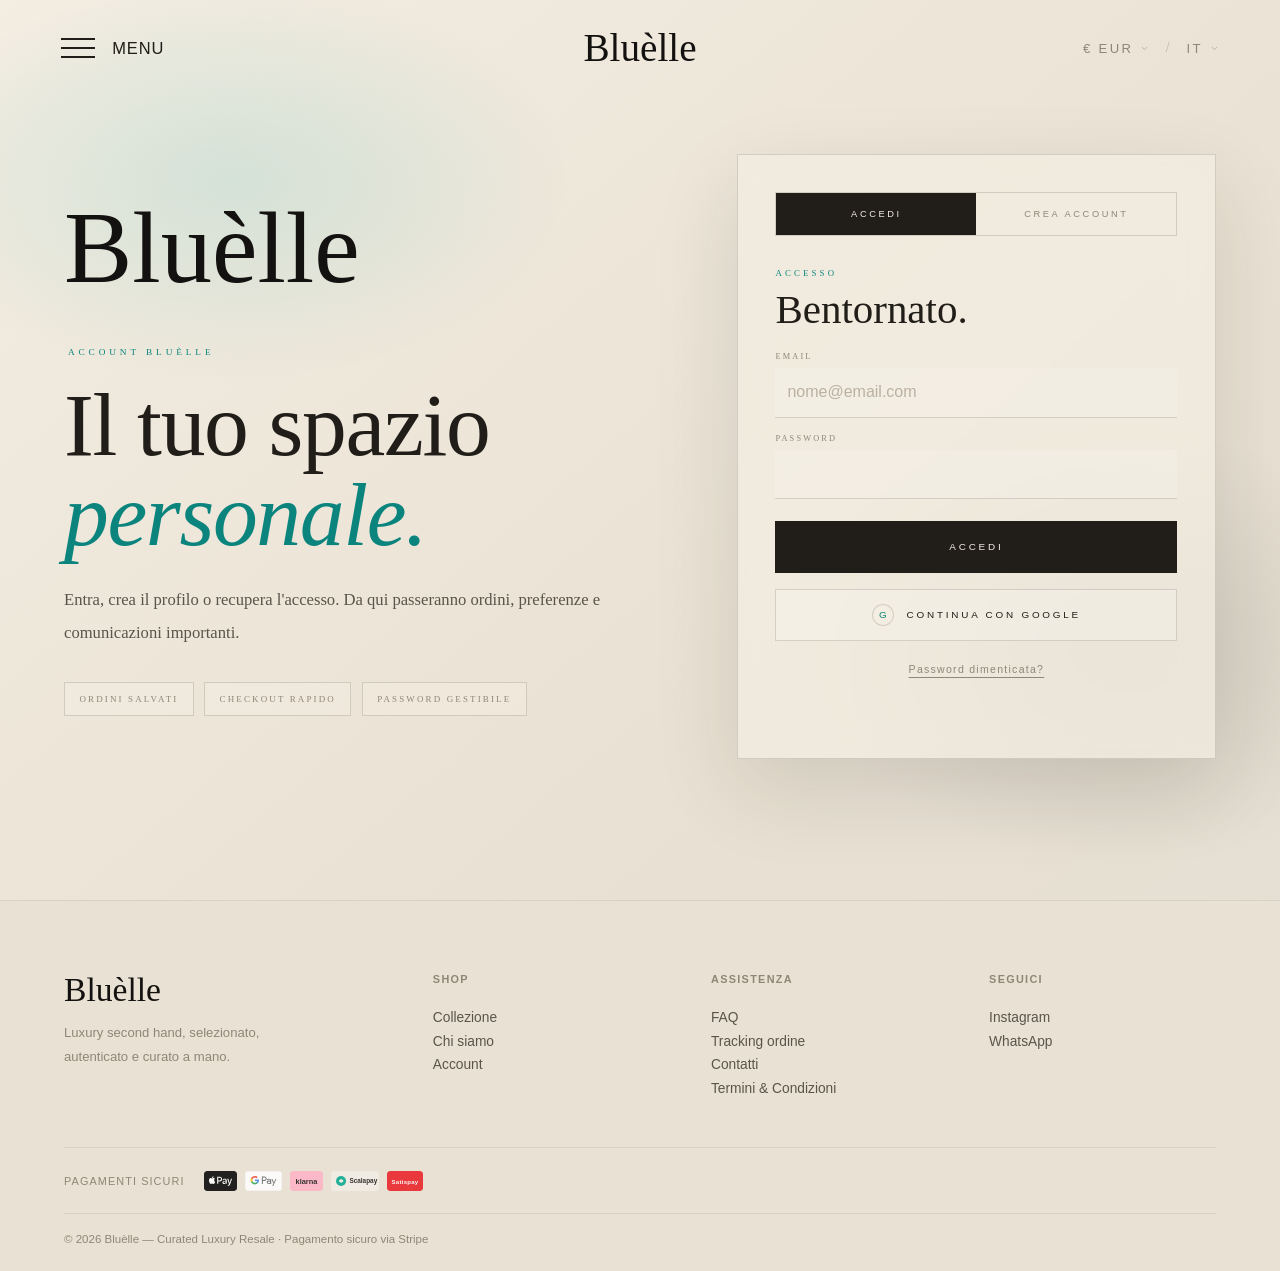
==== account.html @ b37b1136 "Sezione Dettagli riadattata allo stile della scheda - Tutto in italiano: 'Condizione del capo', 'Sch" ====
<!DOCTYPE html>
<html lang="it">
<head>
<meta charset="UTF-8">
<meta http-equiv="Content-Security-Policy" content="default-src 'self'; base-uri 'self'; object-src 'none'; script-src 'self' 'unsafe-inline' https://cdn.jsdelivr.net https://unpkg.com; style-src 'self' 'unsafe-inline' https://fonts.googleapis.com https://cdn.jsdelivr.net; font-src 'self' https://fonts.gstatic.com; img-src 'self' data: https://cdn.jsdelivr.net https://popi99999.github.io; media-src 'self' https://videos.pexels.com https://commondatastorage.googleapis.com; connect-src 'self' https://open.er-api.com https://ipwho.is https://get.geojs.io https://unpkg.com; form-action 'self' https://formsubmit.co">
<meta name="referrer" content="strict-origin-when-cross-origin">
<meta name="viewport" content="width=device-width,initial-scale=1">
<meta name="description" content="Crea o gestisci il tuo account Bluèlle: accesso, registrazione, Google e cambio password.">
<meta name="robots" content="index, follow">
<link rel="canonical" href="https://popi99999.github.io/BLUELLE-/account.html">
<meta property="og:type" content="website">
<meta property="og:title" content="Account - Bluèlle">
<meta property="og:description" content="Accedi o crea il tuo account Bluèlle per seguire ordini e preferenze.">
<meta property="og:url" content="https://popi99999.github.io/BLUELLE-/account.html">
<meta property="og:image" content="https://popi99999.github.io/BLUELLE-/img/p7-f1.jpg">
<meta property="og:locale" content="it_IT">
<meta property="og:site_name" content="Bluèlle">
<meta name="twitter:card" content="summary_large_image">
<meta name="twitter:image" content="https://popi99999.github.io/BLUELLE-/img/p7-f1.jpg">
<meta name="twitter:title" content="Account - Bluèlle">
<meta name="twitter:description" content="Accedi o crea il tuo account Bluèlle.">
<link rel="icon" href="favicon.svg" type="image/svg+xml">
<title>Account - Bluèlle</title>
<link rel="preconnect" href="https://fonts.googleapis.com">
<link rel="preconnect" href="https://fonts.gstatic.com" crossorigin>
<link href="https://fonts.googleapis.com/css2?family=Lora:ital,wght@0,400;0,700;1,400;1,700&family=Open+Sans:ital,wght@0,300;0,400;0,500;1,300&family=Pinyon+Script&display=swap" rel="stylesheet">
<link rel="stylesheet" href="https://cdn.jsdelivr.net/npm/lenis@1.3.25/dist/lenis.css" integrity="sha384-gvLq/iOMNnPchdosgVym5huSVkKipHCQaqSw2Eg0V52Mzmlf169ZOsXcNc2cNu8x" crossorigin="anonymous">
<link rel="stylesheet" href="assets/styles.css?v=20260723b">
</head>
<body class="account-body">
<div id="topbar">
  <button class="picker-btn" id="currBtn" type="button" onclick="togglePicker('curr')" aria-haspopup="listbox"><span id="currBtnLabel">€ EUR</span><svg class="pick-chev" width="9" height="9" viewBox="0 0 24 24" fill="none" stroke="currentColor" stroke-width="2" stroke-linecap="round"><path d="M6 9l6 6 6-6"/></svg></button>
  <span class="tb-sep">/</span>
  <button class="picker-btn" id="langBtn" type="button" onclick="togglePicker('lang')" aria-haspopup="listbox"><span id="langBtnLabel">IT</span><svg class="pick-chev" width="9" height="9" viewBox="0 0 24 24" fill="none" stroke="currentColor" stroke-width="2" stroke-linecap="round"><path d="M6 9l6 6 6-6"/></svg></button>
  <div class="picker-panel" id="pickerPanel" hidden>
    <label class="pick-search"><svg width="13" height="13" viewBox="0 0 24 24" fill="none" stroke="currentColor" stroke-width="1.7" stroke-linecap="round"><circle cx="11" cy="11" r="7"/><path d="M20 20l-4-4"/></svg><input id="pickerSearch" type="search" autocomplete="off" placeholder="Cerca…" oninput="filterPicker()"></label>
    <div class="pick-list" id="pickerList"></div>
  </div>
  <select id="currSel" onchange="setCurr(this.value)" aria-hidden="true" tabindex="-1" style="display:none"><option value="EUR">EUR</option><option value="USD">USD</option><option value="GBP">GBP</option><option value="CHF">CHF</option><option value="JPY">JPY</option><option value="CNY">CNY</option></select>
  <select id="langSel" onchange="setLang(this.value)" aria-hidden="true" tabindex="-1" style="display:none"><option value="it">IT</option><option value="en">EN</option><option value="fr">FR</option><option value="es">ES</option><option value="de">DE</option></select>
</div>

<nav id="nav" role="navigation" aria-label="Navigazione principale">
  <a href="index.html" class="nlogo brand-word" aria-label="Bluèlle"><span>Blu</span><em>è</em><span>lle</span></a>
  <ul class="nlinks">
    <li><a href="chi-siamo.html" data-i="nav_about">Chi siamo</a></li>
    <li><a href="collezione.html" data-i="nav_coll">Collezione</a></li>
    <li><a href="faq.html">FAQ</a></li>
    <li><a href="tracking.html">Tracking</a></li>
    <li><a href="contatti.html" data-i="nav_contact">Contatti</a></li>
    <li><a href="account.html" aria-current="page">Account</a></li>
  </ul>
  <button class="burger" id="burger" aria-label="Apri menu" aria-expanded="false" onclick="toggleMenu()"><span class="burger-lines" aria-hidden="true"><span></span><span></span><span></span></span><span class="burger-label">Menu</span></button>
</nav>

<div class="mnav" id="mnav">
  <a href="index.html" onclick="closeMNav()">Home</a>
  <a href="collezione.html" onclick="closeMNav()" data-i="nav_coll">Collezione</a>
  <a href="chi-siamo.html" onclick="closeMNav()" data-i="nav_about">Chi siamo</a>
  <a href="faq.html" onclick="closeMNav()">FAQ</a>
  <a href="tracking.html" onclick="closeMNav()">Tracking</a>
  <a href="contatti.html" onclick="closeMNav()" data-i="nav_contact">Contatti</a>
  <a href="account.html" onclick="closeMNav()" aria-current="page">Account</a>
</div>

<main id="account-page" role="main">
  <section class="acct-shell" aria-labelledby="acctTitle">
    <div class="acct-copy reveal">
      <a href="index.html" class="acct-mark brand-word" aria-label="Bluèlle"><span>Blu</span><em>è</em><span>lle</span></a>
      <p class="acct-eye">Account Bluèlle</p>
      <h1 id="acctTitle">Il tuo spazio <em>personale.</em></h1>
      <p class="acct-lead">Entra, crea il profilo o recupera l'accesso. Da qui passeranno ordini, preferenze e comunicazioni importanti.</p>
      <div class="acct-benefits" aria-label="Vantaggi account">
        <span>Ordini salvati</span>
        <span>Checkout rapido</span>
        <span>Password gestibile</span>
      </div>
    </div>

    <section class="acct-panel reveal delay-1" id="accountApp" aria-label="Area account">
      <div class="acct-tabs" role="tablist" aria-label="Accesso account">
        <button class="acct-tab on" type="button" role="tab" aria-selected="true" data-auth-view="login">Accedi</button>
        <button class="acct-tab" type="button" role="tab" aria-selected="false" data-auth-view="register">Crea account</button>
      </div>

      <form class="acct-view on" id="loginForm" data-view="login" novalidate>
        <div class="acct-heading">
          <p>Accesso</p>
          <h2>Bentornato.</h2>
        </div>
        <label class="acct-field">
          <span>Email</span>
          <input class="acct-input" name="email" type="email" autocomplete="email" placeholder="nome@email.com" required>
        </label>
        <label class="acct-field">
          <span>Password</span>
          <input class="acct-input" name="password" type="password" autocomplete="current-password" minlength="8" required>
        </label>
        <button class="acct-primary" type="submit">Accedi</button>
        <button class="acct-google" type="button" id="googleLogin"><span aria-hidden="true">G</span>Continua con Google</button>
        <button class="acct-link" type="button" data-auth-view="reset">Password dimenticata?</button>
      </form>

      <form class="acct-view" id="registerForm" data-view="register" novalidate>
        <div class="acct-heading">
          <p>Registrazione</p>
          <h2>Crea il tuo account.</h2>
        </div>
        <label class="acct-field">
          <span>Nome</span>
          <input class="acct-input" name="name" type="text" autocomplete="name" placeholder="Il tuo nome" required>
        </label>
        <label class="acct-field">
          <span>Email</span>
          <input class="acct-input" name="email" type="email" autocomplete="email" placeholder="nome@email.com" required>
        </label>
        <label class="acct-field">
          <span>Password</span>
          <input class="acct-input" name="password" type="password" autocomplete="new-password" minlength="8" required>
        </label>
        <label class="acct-field">
          <span>Conferma password</span>
          <input class="acct-input" name="confirm" type="password" autocomplete="new-password" minlength="8" required>
        </label>
        <button class="acct-primary" type="submit">Registrati</button>
        <button class="acct-google" type="button" id="googleRegister"><span aria-hidden="true">G</span>Registrati con Google</button>
      </form>

      <form class="acct-view" id="resetForm" data-view="reset" novalidate>
        <div class="acct-heading">
          <p>Recupero</p>
          <h2>Cambia password.</h2>
        </div>
        <label class="acct-field">
          <span>Email account</span>
          <input class="acct-input" name="email" type="email" autocomplete="email" required>
        </label>
        <label class="acct-field">
          <span>Nuova password</span>
          <input class="acct-input" name="password" type="password" autocomplete="new-password" minlength="8" required>
        </label>
        <label class="acct-field">
          <span>Conferma nuova password</span>
          <input class="acct-input" name="confirm" type="password" autocomplete="new-password" minlength="8" required>
        </label>
        <button class="acct-primary" type="submit">Cambia password</button>
        <button class="acct-link" type="button" data-auth-view="login">Torna all'accesso</button>
      </form>

      <section class="acct-view acct-profile" id="profileView" data-view="profile" aria-live="polite">
        <div class="acct-heading">
          <p>Profilo</p>
          <h2 id="profileName">Ciao.</h2>
        </div>
        <div class="acct-profile-box">
          <span>Email</span>
          <strong id="profileEmail"></strong>
          <small id="profileProvider"></small>
        </div>
        <form class="acct-change" id="changeForm" novalidate>
          <label class="acct-field" id="currentPasswordField">
            <span>Password attuale</span>
            <input class="acct-input" name="current" type="password" autocomplete="current-password">
          </label>
          <label class="acct-field">
            <span>Nuova password</span>
            <input class="acct-input" name="password" type="password" autocomplete="new-password" minlength="8" required>
          </label>
          <label class="acct-field">
            <span>Conferma nuova password</span>
            <input class="acct-input" name="confirm" type="password" autocomplete="new-password" minlength="8" required>
          </label>
          <button class="acct-primary" type="submit">Aggiorna password</button>
        </form>
        <div class="acct-actions">
          <a class="acct-secondary" href="collezione.html">Vai alla collezione</a>
          <button class="acct-link" type="button" id="logoutBtn">Esci</button>
        </div>
      </section>

      <p class="acct-status" id="accountStatus" role="status" aria-live="polite"></p>
    </section>
  </section>
</main>

<footer role="contentinfo">
  <div class="ft-grid">
    <div class="ft-brand">
      <div class="flogo brand-word" aria-label="Bluèlle"><span>Blu</span><em>è</em><span>lle</span></div>
      <p class="ft-tag">Luxury second hand, selezionato,<br>autenticato e curato a mano.</p>
    </div>
    <div class="ft-col" aria-label="Shop">
      <h4>Shop</h4>
      <a href="collezione.html" data-i="nav_coll">Collezione</a>
      <a href="chi-siamo.html" data-i="nav_about">Chi siamo</a>
      <a href="account.html">Account</a>
    </div>
    <div class="ft-col" aria-label="Assistenza">
      <h4>Assistenza</h4>
      <a href="faq.html">FAQ</a>
      <a href="tracking.html">Tracking ordine</a>
      <a href="contatti.html" data-i="nav_contact">Contatti</a>
      <a href="termini.html">Termini &amp; Condizioni</a>
    </div>
    <div class="ft-col" aria-label="Seguici">
      <h4>Seguici</h4>
      <a href="https://instagram.com/bluelle._" target="_blank" rel="noopener">Instagram</a>
      <a href="https://wa.me/393000000000" target="_blank" rel="noopener">WhatsApp</a>
    </div>
  </div>
  <div class="ft-pay">
    <span class="ft-pay-label">Pagamenti sicuri</span>
    <div class="ft-pay-icons">
      <img src="https://cdn.jsdelivr.net/npm/payment-icons@1.2.1/svg/flat/visa.svg" alt="Visa" loading="lazy" onerror="this.style.display='none'">
      <img src="https://cdn.jsdelivr.net/npm/payment-icons@1.2.1/svg/flat/mastercard.svg" alt="Mastercard" loading="lazy" onerror="this.style.display='none'">
      <img src="https://cdn.jsdelivr.net/npm/payment-icons@1.2.1/svg/flat/amex.svg" alt="American Express" loading="lazy" onerror="this.style.display='none'">
      <img src="img/pay-applepay.svg" alt="Apple Pay" loading="lazy" onerror="this.style.display='none'">
      <img src="img/pay-googlepay.svg" alt="Google Pay" loading="lazy" onerror="this.style.display='none'">
      <img src="https://cdn.jsdelivr.net/npm/payment-icons@1.2.1/svg/flat/paypal.svg" alt="PayPal" loading="lazy" onerror="this.style.display='none'">
      <img src="img/pay-klarna.svg" alt="Klarna" loading="lazy" onerror="this.style.display='none'">
      <img src="img/pay-scalapay.svg" alt="Scalapay" loading="lazy" onerror="this.style.display='none'">
      <img src="img/pay-satispay.svg" alt="Satispay" loading="lazy" onerror="this.style.display='none'">
    </div>
  </div>
  <div class="ft-bottom">© 2026 Bluèlle — Curated Luxury Resale · Pagamento sicuro via Stripe</div>
</footer>

<div id="pgline"><div id="pgfill"></div></div>
<script src="assets/app.js?v=20260723b"></script>
<script src="https://cdn.jsdelivr.net/npm/gsap@3.15.0/dist/gsap.min.js" integrity="sha384-XmJ9SoHtVOHoQUcKvFAzVXwdkKo1Ie3bhmSoIAkcdsHGaIrVJIkmozyq0FJeb/Ly" crossorigin="anonymous"></script>
<script src="https://cdn.jsdelivr.net/npm/gsap@3.15.0/dist/ScrollTrigger.min.js" integrity="sha384-wl5TeDVvOWt30Pbf8aSo2ZrzsOjddu3avOBvHe+p+OhJt9gP6w9YXmDkN5DK2/dF" crossorigin="anonymous"></script>
<script src="https://cdn.jsdelivr.net/npm/lenis@1.3.25/dist/lenis.min.js" integrity="sha384-ClD7pCgIUz5M81HT8aZmMxCsWmfsycmBiwL5gy1pUbdWHvICIbea22N9sTtAFotA" crossorigin="anonymous"></script>
<script src="assets/motion.js?v=20260723b"></script>
<script src="assets/account.js?v=20260723b"></script>
</body>
</html>
---- assets/styles.css ----
*,*::before,*::after{box-sizing:border-box;margin:0;padding:0}
:root{
  /* surfaces — warm ivory / greige */
  --paper:#f3ede2;
  --cream:#e9e1d3;
  --sand:#dccfbb;
  --pine:#211e19;
  --pine-2:#2c2822;
  /* ink — warm charcoal */
  --ink:#211e19;
  --slate:#5a544b;
  --stone:#8f8677;
  --mist:#bab1a1;
  /* accent — Tiffany (quello approvato) */
  --tiff:#0aa6a0;
  --tiff-deep:#0a847d;
  --tiff-soft:#7fd9d1;
  /* lines */
  --line:rgba(33,30,25,.15);
  --line-soft:rgba(33,30,25,.08);
  --line-d:rgba(243,237,226,.16);
  /* legacy aliases (inline styles nelle pagine) */
  --salt:var(--paper);
  --shell:var(--cream);
  --marine:var(--pine-2);
  --brass:var(--tiff);
  --brass-soft:var(--tiff-soft);
  --tiff-glow:var(--tiff-soft);
  --iris:var(--tiff-deep);
  --iris-soft:var(--tiff);
  /* motion */
  --e-out:cubic-bezier(.16,1,.3,1);
  --e-io:cubic-bezier(.83,0,.17,1);
  /* type */
  --f-disp:'Lora',Georgia,serif;
  --f-body:'Lora',Georgia,serif;
  --f-ui:'Open Sans',Arial,sans-serif;
  --f-alt:'Open Sans',Arial,sans-serif;
  --f-script:'Pinyon Script',cursive;
  --mnav-panel:clamp(430px,33.6vw,690px);
  --mnav-pad-left:clamp(4.4rem,5.25vw,6.8rem);
  --mnav-pad-right:clamp(3.2rem,5.7vw,7rem);
}
html{scroll-behavior:smooth;background:var(--paper)}
body{background:var(--paper);color:var(--slate);font-family:var(--f-body);font-weight:400;overflow-x:hidden;-webkit-font-smoothing:antialiased;text-rendering:optimizeLegibility;font-synthesis:none}
button,input,select,textarea{font-family:var(--f-ui)}
img{display:block}
::selection{background:var(--tiff);color:var(--paper)}
.container{width:100%;max-width:1240px;margin:0 auto;padding:0 clamp(1.6rem,5vw,4.5rem)}
.brand-word{display:inline-flex;align-items:baseline;gap:0;font-family:var(--f-script);font-weight:400;line-height:1;letter-spacing:normal;text-decoration:none;white-space:nowrap;
  color:#141210;
  background:linear-gradient(112deg,#141210 0%,#141210 28%,#064943 38%,#57cfc5 46%,#d9fffb 50%,#0aa6a0 55%,#141210 68%,#141210 100%);
  background-size:420% 100%;background-position:135% 0;
  -webkit-background-clip:text;background-clip:text;-webkit-text-fill-color:transparent;
  filter:drop-shadow(0 0 0 rgba(10,166,160,0));
  animation:pearlDrift 16s ease-in-out infinite alternate,pearlBreath 7.8s ease-in-out infinite}
.brand-word span,.brand-word em{font:inherit;line-height:inherit}
.brand-word em{font-style:normal;color:inherit;-webkit-text-fill-color:transparent;background:none}
@keyframes pearlDrift{0%{background-position:122% 0}34%{background-position:84% 0}67%{background-position:38% 0}100%{background-position:8% 0}}
@keyframes pearlBreath{0%,100%{filter:drop-shadow(0 0 0 rgba(10,166,160,0))}45%{filter:drop-shadow(0 0 11px rgba(10,166,160,.26))}72%{filter:drop-shadow(0 0 4px rgba(10,166,160,.12))}}
@media(prefers-reduced-motion:reduce){.brand-word{animation:none;background-position:50% 0}}

/* ── PAGE TRANSITION VEIL ───────────────────────────── */
.ptv{position:fixed;inset:0;background:var(--cream);z-index:1700;transform:scaleY(0);transform-origin:bottom;pointer-events:none}
.ptv.in{animation:ptvIn .55s var(--e-io) forwards}
.ptv.out{transform:scaleY(1);transform-origin:top;animation:ptvOut .7s var(--e-io) .05s forwards}
@keyframes ptvIn{to{transform:scaleY(1)}}
@keyframes ptvOut{to{transform:scaleY(0)}}
.ptv .ptv-mark{position:absolute;top:50%;left:50%;transform:translate(-50%,-50%);font-size:2.6rem;opacity:0}
.ptv.out .ptv-mark{animation:ptvMark .55s ease .02s}
@keyframes ptvMark{0%{opacity:0}30%{opacity:.9}100%{opacity:0}}

/* ── INTRO ──────────────────────────────────────────── */
#intro{position:fixed;inset:0;z-index:1000;overflow:hidden;background:radial-gradient(130% 100% at 50% 0%,var(--paper) 0%,var(--cream) 48%,var(--sand) 100%);cursor:pointer}
#intro::before{content:'';position:absolute;inset:0;background:radial-gradient(58% 46% at 50% 44%,rgba(10,166,160,.07) 0%,rgba(240,233,219,0) 64%)}
.itext{position:absolute;inset:0;display:flex;flex-direction:column;align-items:center;justify-content:center;z-index:2;pointer-events:none}
.iring{display:block;position:absolute;top:50%;left:50%;width:min(66vw,460px);height:min(66vw,460px);transform:translate(-50%,-50%) scale(.86);border:1px solid rgba(10,166,160,.0);border-radius:50%;opacity:0}
.itext.visible .iring{animation:iringIn 2.4s var(--e-out) .35s forwards}
@keyframes iringIn{0%{opacity:0;transform:translate(-50%,-50%) scale(.86);border-color:rgba(10,166,160,.35)}100%{opacity:1;transform:translate(-50%,-50%) scale(1);border-color:rgba(10,166,160,.16)}}
.iname{position:relative;font-size:clamp(3.6rem,10vw,8rem);color:var(--pine-2);line-height:1.15;text-align:center;opacity:0;transform:translateY(14px) scale(.97);transition:opacity 1.2s ease,transform 1.4s var(--e-out)}
.itext.visible .iname{opacity:1;transform:none}
.oldsvg{display:none!important}
.iline{width:0;height:1px;margin:1.9rem auto 0;background:linear-gradient(to right,transparent,var(--tiff),transparent);opacity:0}
.itext.visible .iline{animation:ilineIn 1.1s var(--e-out) .9s forwards}
@keyframes ilineIn{0%{width:0;opacity:0}100%{width:270px;opacity:.8}}
.isub{font-size:clamp(.68rem,1.1vw,.88rem);letter-spacing:.62em;text-transform:uppercase;color:var(--stone);margin-top:1.9rem;padding-left:.62em;opacity:0;transition:opacity 1.4s ease}
.itext.visible .isub{opacity:1;transition-delay:1.25s}
.itext.out .iname{opacity:0;transform:translateY(-16px);transition:opacity .7s ease,transform .7s var(--e-io)}
.itext.out .iline,.itext.out .isub,.itext.out .iring{opacity:0;transition:opacity .45s ease}
.iskip{position:absolute;bottom:2rem;left:50%;transform:translateX(-50%);font-size:.55rem;letter-spacing:.4em;text-transform:uppercase;color:var(--mist);opacity:0;transition:opacity 1s 2s;pointer-events:none}
#intro:hover .iskip{color:var(--stone)}
.itext.visible~.iskip,.itext.visible .iskip{opacity:.8}

/* ── TOPBAR ─────────────────────────────────────────── */
#topbar{background:transparent;padding:0;display:flex;justify-content:flex-end;align-items:center;gap:1.05rem;position:fixed;top:0;left:auto;right:clamp(1.4rem,4.8vw,4.5rem);height:96px;z-index:330;border-bottom:0;transition:transform .6s var(--e-out),opacity .5s}
#topbar.gone{transform:translateY(-140%);opacity:0;border-bottom-color:transparent;pointer-events:none}
.tb-sel{background:transparent;border:none;color:var(--stone);font-family:var(--f-ui);font-weight:300;font-size:.72rem;letter-spacing:.22em;cursor:pointer;outline:none;transition:color .4s;text-transform:uppercase}
.tb-sel option{color:var(--ink);background:var(--paper)}
.tb-sel:hover{color:var(--tiff)}
.tb-sep{color:var(--mist);font-size:.86rem}
/* ── SELETTORE VALUTA/LINGUA RICERCABILE ── */
.picker-btn{display:inline-flex;align-items:center;gap:.42rem;background:transparent;border:none;color:var(--stone);font-family:var(--f-ui);font-weight:300;font-size:.82rem;letter-spacing:.18em;text-transform:uppercase;cursor:pointer;outline:none;padding:.25rem 0;transition:color .35s}
.picker-btn:hover,.picker-btn.on{color:var(--ink)}
.pick-chev{transition:transform .35s var(--e-out);opacity:.7}
.picker-btn.on .pick-chev{transform:rotate(180deg)}
.picker-panel{position:fixed;top:clamp(5.4rem,11vh,7.6rem);left:50%;right:auto;width:min(680px,calc(100vw - 2.2rem));max-height:min(760px,calc(100svh - 8rem));background:#fff;border:1px solid rgba(33,30,25,.18);box-shadow:0 34px 86px rgba(17,16,14,.28);z-index:520;display:flex;flex-direction:column;overflow:hidden;animation:pickIn .32s var(--e-out);transform:translateX(-50%);font-family:var(--f-ui);color:#6e6974}
.picker-panel[hidden]{display:none!important}
@keyframes pickIn{from{opacity:0;transform:translate(-50%,-10px)}to{opacity:1;transform:translate(-50%,0)}}
.pick-search{display:flex;align-items:center;gap:1rem;min-height:76px;padding:0 1.5rem;border-bottom:1px solid rgba(33,30,25,.12);color:#8d877f;background:#fff}
.pick-search input{flex:1;min-width:0;border:none;background:transparent;outline:none;font-family:var(--f-ui);font-size:1.08rem;font-weight:300;line-height:1;color:#24211d;letter-spacing:.01em}
.pick-search input::placeholder{color:#b5aea4}
.pick-list{flex:1;min-height:0;max-height:none;overflow-y:auto;overscroll-behavior:contain;-webkit-overflow-scrolling:touch;touch-action:pan-y;background:#fff}
.pick-list::-webkit-scrollbar{width:6px}
.pick-list::-webkit-scrollbar-track{background:#f3f0ea}
.pick-list::-webkit-scrollbar-thumb{background:#bcb4a8}
.pick-row{display:grid;grid-template-columns:6rem minmax(0,1fr);align-items:center;gap:1rem;width:100%;min-height:64px;text-align:left;background:#fff;border:none;border-bottom:1px solid rgba(33,30,25,.09);padding:0 1.5rem;cursor:pointer;transition:background .2s,color .2s;font-family:var(--f-ui);color:#6e6974}
.pick-row:last-child{border-bottom:none}
.pick-row:hover{background:#f7f4ef}
.pick-code{font-size:.9rem;letter-spacing:.08em;color:#24211d;white-space:nowrap;font-weight:300;text-transform:uppercase}
.pick-name{font-size:1.02rem;font-weight:300;color:#837d73;overflow:hidden;text-overflow:ellipsis;white-space:nowrap}
.pick-row.on{background:#f1f3ec}
.pick-row.on .pick-code{color:var(--tiff-deep)}
.pick-row.on .pick-name{color:#5e574f}
.pick-empty{padding:1.4rem 1rem;font-size:.92rem;color:#837d73;text-align:center;font-family:var(--f-ui);font-weight:300}
@media(max-width:700px){
  .picker-panel{top:5.2rem;width:calc(100vw - 1.2rem);max-height:calc(100svh - 6.2rem)}
  .pick-search{min-height:68px;padding:0 1.1rem}
  .pick-search input{font-size:1rem}
  .pick-row{grid-template-columns:5rem minmax(0,1fr);min-height:58px;padding:0 1.1rem}
  .pick-code{font-size:.82rem}
  .pick-name{font-size:.96rem}
}

/* ── NAV ────────────────────────────────────────────── */
nav{position:fixed;top:0;left:0;right:0;height:96px;z-index:320;display:grid;grid-template-columns:minmax(190px,1fr) auto minmax(190px,1fr);align-items:center;padding:0 clamp(1.4rem,4.8vw,4.5rem);transition:background .6s,height .5s,box-shadow .6s,top .6s var(--e-out),transform .6s var(--e-out);pointer-events:none}
nav.s{background:rgba(247,242,233,.88);backdrop-filter:blur(14px) saturate(1.15);-webkit-backdrop-filter:blur(14px) saturate(1.15);height:78px;box-shadow:0 1px 0 var(--line-soft);top:0}
body.home-dark-nav nav.s{background:transparent;backdrop-filter:none;-webkit-backdrop-filter:none;box-shadow:none}
body.home-dark-nav nav.s .nlinks a{color:rgba(243,237,226,.78)}
body.home-dark-nav nav.s .nlinks a:hover{color:var(--paper)}
body.home-dark-nav nav.s .burger{color:var(--paper)}
body.home-dark-nav nav.s .burger-lines span{background:currentColor}
body.home-dark-nav #topbar:not(.gone){border-bottom-color:transparent}
body.home-dark-nav #topbar:not(.gone) .picker-btn,
body.home-dark-nav #topbar:not(.gone) .tb-sep{color:rgba(243,237,226,.72)}
nav.hide{transform:translateY(-190%)}
.nlogo{position:relative;grid-column:2;grid-row:1;justify-self:center;pointer-events:auto;transform:none}
nav.s .nlogo{transform:none}
.nlogo.brand-word{font-size:clamp(2.45rem,3vw,3.12rem);color:var(--ink)}
.nlinks{grid-row:1;display:none;gap:clamp(1.15rem,2.35vw,2.65rem);list-style:none}
.nlinks a{font-family:var(--f-alt);text-decoration:none;font-size:.68rem;letter-spacing:.27em;text-transform:uppercase;color:var(--slate);transition:color .35s;position:relative;padding-bottom:3px;overflow:hidden;display:inline-block}
.nlinks a::after{content:'';position:absolute;left:0;bottom:0;width:100%;height:1px;background:var(--tiff);transform:translateX(-103%);transition:transform .5s var(--e-out)}
.nlinks a:hover{color:var(--ink)}
.nlinks a:hover::after{transform:translateX(0)}

/* ── BURGER ─────────────────────────────────────────── */
.burger{grid-column:1;grid-row:1;justify-self:start;display:inline-flex;align-items:center;flex-direction:row;gap:1.05rem;cursor:pointer;background:none;border:none;color:var(--ink);padding:.72rem 0;z-index:321;pointer-events:auto}
.burger-lines{display:inline-flex;flex-direction:column;gap:7px;width:34px}
.burger-lines span{display:block;width:34px;height:2px;background:currentColor;transition:all .4s var(--e-out);transform-origin:center}
.burger-label{font-family:var(--f-ui);font-weight:300;font-size:1.03rem;letter-spacing:.055em;text-transform:uppercase;line-height:1;color:currentColor}
.burger.open .burger-lines span:nth-child(1){transform:rotate(45deg) translate(6px,6px)}
.burger.open .burger-lines span:nth-child(2){opacity:0;transform:scaleX(0)}
.burger.open .burger-lines span:nth-child(3){transform:rotate(-45deg) translate(6px,-6px)}
.burger:hover{color:var(--tiff-deep)}
body:has(.mnav.open) #topbar{opacity:1;pointer-events:auto;transform:none}
body:has(.mnav.open) .burger{color:#666672}
body:has(.mnav.open) .burger-label{display:none}
body:has(.mnav.open) .nlogo.brand-word{
  background:linear-gradient(112deg,#141210 0%,#141210 28%,#064943 38%,#57cfc5 46%,#d9fffb 50%,#0aa6a0 55%,#141210 68%,#141210 100%);
  background-size:420% 100%;background-position:135% 0;
  -webkit-background-clip:text;background-clip:text;-webkit-text-fill-color:transparent;
}
@media(max-width:900px){
  #topbar{height:86px;right:1rem;gap:.62rem}
  .picker-btn{font-size:.62rem;letter-spacing:.16em;gap:.28rem}
  .tb-sep{font-size:.66rem}
  nav{height:86px;grid-template-columns:1fr auto 1fr;padding:0 1.05rem}
  nav.s{height:70px}
  .nlogo.brand-word{font-size:1.92rem}
  .nlogo{transform:none}
  nav.s .nlogo{transform:none}
  .burger{gap:.65rem;padding:.7rem 0}
  .burger-lines{width:29px;gap:6px}
  .burger-lines span{width:29px;height:1.5px}
  .burger-label{display:none}
  .burger.open .burger-lines span:nth-child(1){transform:rotate(45deg) translate(5px,5px)}
  .burger.open .burger-lines span:nth-child(3){transform:rotate(-45deg) translate(5px,-5px)}
}
@media(max-width:420px){
  #topbar{right:.8rem;gap:.46rem}
  .picker-btn{font-size:.58rem;letter-spacing:.14em}
  .nlogo.brand-word{font-size:1.72rem}
  .burger-lines{width:27px}
  .burger-lines span{width:27px}
}

/* ── MOBILE NAV ─────────────────────────────────────── */
.mnav{position:fixed;inset:0;z-index:190;display:flex;flex-direction:column;align-items:flex-start;justify-content:flex-start;gap:clamp(1.7rem,3.05vh,2.35rem);padding:clamp(10.4rem,17.4vh,11.6rem) var(--mnav-pad-right) 4.8rem var(--mnav-pad-left);background:linear-gradient(to right,#fff 0 var(--mnav-panel),#171411 var(--mnav-panel) 100%);clip-path:inset(0 100% 0 0);transition:clip-path .82s var(--e-io);pointer-events:none;overflow:hidden;isolation:isolate}
.mnav.open{clip-path:inset(0 0 0 0);pointer-events:all}
.mnav::before{content:'';position:absolute;top:-18px;bottom:-18px;left:calc(var(--mnav-panel) + 18px);right:-18px;z-index:0;background:url('../img/new-art42-1.jpg') center/cover no-repeat;filter:blur(7px) saturate(.55) brightness(.56);transform:scale(1.045);opacity:.86}
.mnav::after{content:'';position:absolute;top:0;bottom:0;left:var(--mnav-panel);right:0;z-index:1;background:linear-gradient(90deg,rgba(20,18,15,.38),rgba(20,18,15,.62)),rgba(20,18,15,.2);pointer-events:none}
.mnav a{position:relative;z-index:2;display:inline-flex;align-items:center;justify-content:space-between;width:calc(var(--mnav-panel) - var(--mnav-pad-left) - var(--mnav-pad-right));max-width:31rem;text-decoration:none;font-family:var(--f-ui);font-size:clamp(1.46rem,1.55vw,2rem);font-weight:300;font-style:normal;line-height:1;letter-spacing:.035em;text-transform:uppercase;color:#70737f;transition:color .3s,transform .8s var(--e-out),opacity .8s;opacity:0;transform:translateY(22px)}
.mnav a:first-child{font-style:italic;text-transform:none;letter-spacing:.02em;color:#70737f}
.mnav a:nth-child(n+2)::after{content:'›';position:static;margin-left:2rem;font-family:var(--f-ui);font-weight:300;font-size:1.08em;line-height:1;color:#70737f;opacity:.9}
.mnav.open a{opacity:1;transform:none}
.mnav.open a:nth-child(1){transition-delay:.12s}
.mnav.open a:nth-child(2){transition-delay:.19s}
.mnav.open a:nth-child(3){transition-delay:.26s}
.mnav.open a:nth-child(4){transition-delay:.33s}
.mnav.open a:nth-child(5){transition-delay:.4s}
.mnav.open a:nth-child(6){transition-delay:.47s}
.mnav.open a:nth-child(7){transition-delay:.54s}
.mnav a:hover,.mnav a:active{color:var(--tiff-deep)}
@media(max-width:760px){
  :root{--mnav-panel:100vw;--mnav-pad-left:clamp(2.1rem,9vw,3.2rem);--mnav-pad-right:clamp(2.1rem,9vw,3.2rem)}
  .mnav{padding:clamp(8.4rem,18vh,9.5rem) var(--mnav-pad-right) 3.7rem var(--mnav-pad-left);gap:clamp(1.55rem,3vh,2rem);background:#fff}
  .mnav::before,.mnav::after{display:none}
  .mnav a{width:100%;max-width:none;font-size:clamp(1.75rem,8vw,2.7rem);letter-spacing:.035em}
  .mnav a:nth-child(n+2)::after{display:none}
}

/* ── EYEBROW / TITLES ───────────────────────────────── */
.sl{font-family:var(--f-ui);font-size:.66rem;letter-spacing:.14em;text-transform:uppercase;color:var(--stone);margin-bottom:1.5rem;display:flex;align-items:center;gap:.8rem;font-weight:400}
.sl::before{content:'';display:block;width:2.4rem;height:1px;background:var(--tiff);opacity:.55}
.sl.center{justify-content:center}
.sl.light{color:var(--tiff-soft)}
.sl.light::before{background:var(--tiff-soft)}
.sec-title{font-family:var(--f-disp);font-size:clamp(1.9rem,3.4vw,2.9rem);font-weight:400;line-height:1.18;color:var(--ink);margin-bottom:1.1rem;letter-spacing:.002em;text-transform:none}
.sec-title em{font-style:italic;color:var(--tiff-deep)}
.sec-intro{max-width:600px;margin-top:1.1rem;font-family:var(--f-ui);font-size:.92rem;font-weight:300;line-height:1.9;color:var(--slate)}

/* split-text reveal — soft rise + fade, no clipping */
.sr .w{display:inline-block;vertical-align:top}
.sr .wi{display:inline-block;transform:translateY(.42em);opacity:0;transition:transform .95s var(--e-out),opacity .95s var(--e-out)}
.sr.visible .wi{transform:none;opacity:1}

/* ── HERO ───────────────────────────────────────────── */
#hero{position:relative;min-height:100vh;overflow:hidden;display:flex;align-items:center;justify-content:center;background:radial-gradient(130% 100% at 50% 0%,var(--paper) 0%,var(--cream) 60%,var(--sand) 100%)}
.hwm{display:none}
.hcont{position:relative;z-index:4;text-align:center;padding:0 1.6rem;max-width:1000px}
.heye{font-size:.6rem;letter-spacing:.52em;text-transform:uppercase;color:var(--stone);margin-bottom:2.8rem;padding-left:.52em}
.hrule{width:1px;height:52px;background:linear-gradient(to bottom,transparent,var(--tiff),transparent);margin:0 auto 2.8rem;opacity:.7}
.htitle{font-family:var(--f-disp);font-size:clamp(2.7rem,7vw,6.4rem);font-weight:400;line-height:1.04;color:var(--ink);margin-bottom:.4rem;letter-spacing:-.01em}
.htitle em{font-style:italic;color:var(--tiff-deep)}
.hsub{margin-top:2.2rem;font-size:.92rem;line-height:2;color:var(--stone);max-width:430px;margin-inline:auto}
.hscroll{position:absolute;bottom:5.6rem;right:clamp(1.6rem,4.5vw,4rem);z-index:4;display:flex;flex-direction:column;align-items:center;gap:.7rem;color:var(--stone);font-size:.52rem;letter-spacing:.3em;text-transform:uppercase;opacity:0;transition:opacity 1.2s}
@media(max-width:760px){.hscroll{display:none}}
.hscroll.show{opacity:1}
.sline{width:1px;height:38px;background:linear-gradient(to bottom,transparent,var(--mist));animation:slp 3.4s ease-in-out infinite}
@keyframes slp{0%,100%{opacity:.3;transform:scaleY(.55)}50%{opacity:1;transform:scaleY(1)}}

/* ── LOGO JOURNEY — SCROLL CINEMATIC ───────────────── */
#logo-journey{position:relative;height:175vh;background:var(--paper);z-index:1}
.lj-pin{position:relative;height:100svh;min-height:640px;overflow:hidden;display:grid;place-items:center;background:radial-gradient(120% 90% at 50% 10%,#fbf7ef 0%,var(--paper) 46%,var(--cream) 100%);contain:layout paint style;transform:translateZ(0)}
.lj-bg{position:absolute;inset:-14%;background:radial-gradient(34% 34% at 50% 52%,rgba(10,166,160,.14),rgba(10,166,160,0) 68%),linear-gradient(115deg,rgba(255,255,255,.3),rgba(10,166,160,.05),rgba(33,30,25,.04));opacity:.72;transform:scale(.9);will-change:transform,opacity}
.lj-mark{position:absolute;left:50%;top:50%;font-size:clamp(5.4rem,16vw,14rem);z-index:5;will-change:transform,opacity;transform:translate3d(-50%,-50%,0);transform-origin:center center;backface-visibility:hidden;animation:none;background:none;color:rgba(33,30,25,.09);-webkit-text-fill-color:rgba(33,30,25,.09)}
.lj-mark em{color:rgba(10,166,160,.15);-webkit-text-fill-color:rgba(10,166,160,.15)}
.lj-mega{position:absolute;left:50%;top:50%;font-size:clamp(15rem,48vw,43rem);z-index:2;opacity:0;pointer-events:none;will-change:transform,opacity;transform:translate3d(-50%,-50%,0);transform-origin:center center;backface-visibility:hidden;
  background:none;animation:none;color:rgba(33,30,25,.06);-webkit-text-fill-color:rgba(33,30,25,.06)}
.lj-mega em{background:none;color:rgba(10,166,160,.16);-webkit-text-fill-color:rgba(10,166,160,.16)}
.lj-panel{position:absolute;left:50%;top:50%;width:min(1120px,88vw);transform:translate(-50%,-45%);text-align:center;z-index:6;opacity:0;pointer-events:none}
.lj-kicker{font-size:.58rem;letter-spacing:.46em;text-transform:uppercase;color:var(--tiff-deep);margin-bottom:1.4rem;padding-left:.46em}
.lj-panel h1,.lj-panel h2{font-family:var(--f-disp);font-weight:300;font-size:clamp(2.4rem,6.2vw,6.4rem);line-height:1.02;color:var(--ink);letter-spacing:-.015em;text-wrap:balance}
.lj-panel em{font-style:italic;color:var(--tiff-deep)}
.lj-proof{width:min(650px,92vw);margin:clamp(2rem,4vh,3rem) auto 0;display:flex;flex-direction:column;align-items:center;gap:.85rem;opacity:0;transform:translateY(18px);will-change:transform,opacity}
.lj-proof-label{font-size:.54rem;letter-spacing:.32em;text-transform:uppercase;color:var(--stone);padding-left:.32em}
.lj-payments{display:flex;justify-content:center;align-items:center;gap:.55rem;flex-wrap:wrap;padding:.72rem .9rem;border:1px solid var(--line);background:rgba(247,242,233,.54);-webkit-backdrop-filter:blur(10px);backdrop-filter:blur(10px)}
.lj-payments img{height:22px;width:auto;border-radius:4px;display:block;filter:saturate(.9);opacity:.82}
.lj-assurance{display:flex;justify-content:center;gap:1.4rem;flex-wrap:wrap}
.lj-assurance span{font-size:.52rem;letter-spacing:.22em;text-transform:uppercase;color:var(--stone)}
.lj-shots{position:absolute;inset:0;z-index:3;pointer-events:none}
.lj-shot{position:absolute;width:clamp(120px,18vw,250px);aspect-ratio:3/4;background:var(--sand);overflow:hidden;box-shadow:0 18px 44px rgba(33,30,25,.11);opacity:0;will-change:transform,opacity;backface-visibility:hidden}
.lj-shot img{width:100%;height:100%;object-fit:cover}
.lj-shot-a{left:7vw;top:18vh;transform:translateY(42px) rotate(-8deg)}
.lj-shot-b{right:8vw;top:16vh;transform:translateY(56px) rotate(7deg)}
.lj-shot-c{left:50%;bottom:6vh;transform:translate(-50%,62px) rotate(2deg)}
.lj-final{position:absolute;left:50%;bottom:clamp(3.2rem,8vh,5.5rem);transform:translateX(-50%) translateY(24px);z-index:8;text-align:center;opacity:0;pointer-events:none}
.lj-final p{font-family:var(--f-disp);font-size:clamp(1.35rem,2.5vw,2rem);font-style:italic;color:var(--ink);margin-bottom:1rem}
.lj-actions{display:flex;gap:.9rem;justify-content:center;flex-wrap:wrap}
.lj-button{display:inline-flex;align-items:center;justify-content:center;border:1px solid var(--ink);color:var(--ink);padding:1rem 2.2rem;font-size:.6rem;letter-spacing:.3em;text-transform:uppercase;text-decoration:none;background:rgba(243,237,226,.62);backdrop-filter:blur(10px);-webkit-backdrop-filter:blur(10px);transition:background .4s,color .4s,border-color .4s}
.lj-button:hover{background:var(--ink);color:var(--paper);border-color:var(--ink)}
.lj-button-alt{background:transparent;border-color:var(--tiff-deep);color:var(--tiff-deep)}
.lj-button-alt:hover{background:var(--tiff-deep);color:var(--paper);border-color:var(--tiff-deep)}
@media(max-width:600px){.lj-actions{flex-direction:column;width:min(90vw,340px)}.lj-actions .lj-button{width:100%}}
.lj-scroll{display:none;position:absolute;right:clamp(1.4rem,4vw,4rem);bottom:2.3rem;z-index:7;font-size:.5rem;letter-spacing:.36em;text-transform:uppercase;color:var(--stone);writing-mode:vertical-rl}
.lj-scroll::after{content:'';display:block;width:1px;height:42px;margin:.8rem auto 0;background:linear-gradient(to bottom,var(--tiff),transparent);animation:slp 3s ease-in-out infinite}
html:not(.gsap-ready) #logo-journey{height:auto}
html:not(.gsap-ready) .lj-pin{min-height:100svh}
html:not(.gsap-ready) .lj-panel{opacity:1;transform:translate(-50%,-45%)}
html:not(.gsap-ready) .lj-final{opacity:1;transform:translateX(-50%)}
html:not(.gsap-ready) .lj-proof{opacity:1;transform:none}

@media(max-width:760px){
  #logo-journey{height:165vh}
  .lj-pin{min-height:100svh}
  .lj-mark{font-size:clamp(4.5rem,27vw,8.4rem)}
  .lj-mega{font-size:clamp(12rem,72vw,26rem)}
  .lj-panel{width:min(92vw,520px);top:52%}
  .lj-panel h1,.lj-panel h2{font-size:clamp(2.05rem,10.5vw,3.7rem)}
  .lj-kicker{font-size:.52rem;letter-spacing:.34em;padding-left:.34em}
  .lj-proof{width:100%;margin-top:1.4rem;gap:.7rem}
  .lj-proof-label{font-size:.46rem;letter-spacing:.24em;padding-left:.24em}
  .lj-payments{display:grid;grid-template-columns:repeat(4,minmax(0,1fr));gap:.45rem .5rem;padding:.7rem;width:min(320px,100%);margin-inline:auto}
  .lj-payments img{height:18px;margin:auto}
  .lj-assurance{gap:.65rem 1rem}
  .lj-assurance span{font-size:.44rem;letter-spacing:.18em}
  .lj-shot{width:34vw;box-shadow:0 14px 34px rgba(33,30,25,.1)}
  .lj-shot-a{left:3vw;top:16vh}
  .lj-shot-b{right:3vw;top:20vh}
  .lj-shot-c{width:38vw;bottom:8vh}
  .lj-final{bottom:2.2rem;width:90vw}
  .lj-button{width:100%;padding:1rem 1.2rem}
  .lj-scroll{display:none}
}

/* ── MEDIA LED INTRO ───────────────────────────────── */
#logo-journey.media-journey{height:auto;min-height:100svh;background:var(--paper);overflow:hidden}
#logo-journey.media-journey .lj-pin{height:auto;min-height:100svh;padding:clamp(5.6rem,10vh,7.6rem) clamp(1.2rem,3vw,2rem) clamp(2.8rem,6vh,4.4rem);display:flex;flex-direction:column;align-items:center;justify-content:flex-start;gap:clamp(1rem,2.4vh,1.55rem);overflow:hidden;contain:none;background:linear-gradient(180deg,#f7f2ea 0%,var(--paper) 52%,var(--cream) 100%)}
#logo-journey.media-journey .lj-bg{inset:-18%;background:radial-gradient(42% 34% at 50% 12%,rgba(10,166,160,.12),rgba(10,166,160,0) 70%),linear-gradient(125deg,rgba(255,255,255,.4),rgba(10,166,160,.035),rgba(33,30,25,.035));opacity:.78;transform:none}
.lj-media-head{position:relative;z-index:2;text-align:center;display:flex;flex-direction:column;align-items:center;gap:.35rem}
.lj-logo-large{font-size:clamp(5.2rem,13.6vw,12.2rem);line-height:.82;text-align:center;color:var(--pine)}
.lj-media-head p{font-size:.58rem;letter-spacing:.44em;text-transform:uppercase;color:var(--stone);padding-left:.44em}
.lj-video-stage{position:relative;z-index:3;width:min(1920px,calc(100vw - clamp(2rem,5vw,4.8rem)));aspect-ratio:21/9;min-height:clamp(380px,54vh,760px);overflow:hidden;background:#171513;border:1px solid rgba(33,30,25,.09);box-shadow:0 28px 90px rgba(33,30,25,.12)}
.lj-video,.lj-video-fallback,.lj-video-fallback img,.lj-video-wash{position:absolute;inset:0;width:100%;height:100%}
.lj-video{object-fit:cover;z-index:1;background:#171513}
.lj-video:empty{display:none}
.lj-video-fallback{z-index:1;background:#171513}
.lj-video-fallback img{object-fit:cover;opacity:0;filter:saturate(.76) contrast(.96) brightness(.72);transform:scale(1.02);animation:homeVideoFrame 18s var(--e-out) infinite}
.lj-video-fallback img:nth-child(1){animation-delay:0s;object-position:center 42%}
.lj-video-fallback img:nth-child(2){animation-delay:6s;object-position:center 18%}
.lj-video-fallback img:nth-child(3){animation-delay:12s;object-position:center 38%}
@keyframes homeVideoFrame{
  0%{opacity:0;transform:scale(1.02)}
  7%,30%{opacity:1}
  36%,100%{opacity:0;transform:scale(1.09)}
}
.lj-video-stage.paused .lj-video-fallback img{animation-play-state:paused}
.lj-video-wash{z-index:2;background:linear-gradient(to bottom,rgba(18,16,14,.05),rgba(18,16,14,.18) 56%,rgba(18,16,14,.36)),radial-gradient(72% 60% at 50% 36%,rgba(243,237,226,0),rgba(10,166,160,.09) 100%);pointer-events:none}
.lj-video-card{position:absolute;left:50%;bottom:0;z-index:4;width:min(370px,82%);transform:translateX(-50%);background:rgba(247,242,233,.96);border:1px solid rgba(33,30,25,.08);padding:1.35rem 1.7rem 1.45rem;text-align:center;box-shadow:0 -16px 52px rgba(33,30,25,.08)}
.lj-video-card p{font-family:var(--f-disp);font-size:clamp(1.35rem,2.1vw,2.15rem);line-height:1.08;color:var(--ink)}
.lj-video-actions{display:flex;justify-content:center;align-items:center;gap:1.25rem;margin-top:1.05rem}
.lj-video-actions a{font-size:.56rem;letter-spacing:.28em;text-transform:uppercase;text-decoration:none;color:var(--tiff-deep);padding-bottom:.18rem;border-bottom:1px solid transparent;transition:color .35s,border-color .35s}
.lj-video-actions a:hover{color:var(--ink);border-color:var(--ink)}
.lj-video-controls{position:absolute;left:clamp(1.1rem,2vw,1.8rem);bottom:clamp(1rem,2vw,1.6rem);z-index:5;display:flex;align-items:center;gap:.55rem}
.lj-video-btn{position:relative;width:34px;height:34px;border:0;border-radius:50%;background:rgba(247,242,233,.92);color:var(--ink);box-shadow:0 12px 28px rgba(0,0,0,.16);cursor:pointer;transition:transform .3s var(--e-out),background .3s}
.lj-video-btn:hover{transform:translateY(-1px);background:var(--paper)}
.lj-video-btn.is-pause::before,.lj-video-btn.is-pause::after{content:'';position:absolute;top:10px;width:3px;height:14px;background:currentColor;border-radius:2px}
.lj-video-btn.is-pause::before{left:12px}
.lj-video-btn.is-pause::after{right:12px}
.lj-video-btn.is-pause.is-paused::before{top:9px;left:13px;width:0;height:0;border-top:8px solid transparent;border-bottom:8px solid transparent;border-left:12px solid currentColor;background:transparent;border-radius:0}
.lj-video-btn.is-pause.is-paused::after{display:none}
.lj-video-btn.is-mute::before{content:'';position:absolute;left:10px;top:12px;width:11px;height:10px;border-left:7px solid currentColor;border-top:5px solid transparent;border-bottom:5px solid transparent}
.lj-video-btn.is-mute::after{content:'';position:absolute;right:10px;top:9px;width:2px;height:16px;background:var(--tiff-deep);transform:rotate(-35deg);border-radius:2px}
.lj-video-btn.is-mute:not(.is-muted)::after{display:none}
.lj-proof-video{position:relative;z-index:2;width:min(760px,92vw);margin:.2rem auto 0;opacity:1;transform:none}
#logo-journey.media-journey .lj-payments{background:rgba(247,242,233,.66)}
#logo-journey.media-journey .lj-assurance{gap:1.15rem}

@media(max-width:760px){
  #logo-journey.media-journey{height:auto;min-height:100svh}
  #logo-journey.media-journey .lj-pin{min-height:100svh;padding:5rem .7rem 2.4rem;gap:1rem}
  .lj-logo-large{font-size:clamp(4.4rem,25vw,7.4rem)}
  .lj-media-head p{font-size:.48rem;letter-spacing:.32em;padding-left:.32em}
  .lj-video-stage{width:calc(100vw - 1rem);aspect-ratio:4/5;min-height:0;box-shadow:0 20px 54px rgba(33,30,25,.11)}
  .lj-video-card{width:min(300px,84%);padding:1.05rem 1rem 1.15rem}
  .lj-video-card p{font-size:1.35rem}
  .lj-video-actions{gap:.85rem;flex-wrap:wrap;margin-top:.8rem}
  .lj-video-actions a{font-size:.48rem;letter-spacing:.2em}
  .lj-video-controls{left:1rem;bottom:calc(1rem + 88px)}
  .lj-video-btn{width:32px;height:32px}
  .lj-proof-video{margin-top:.1rem;width:min(330px,92vw)}
}

/* ── PATEK-STYLE HOME STORY ─────────────────────────── */
#home-showcase{position:relative;background:#090806;z-index:1}
.rx-brand,.rx-monogram{display:none!important}
.rx-panel{position:relative;height:110svh;min-height:110svh;overflow:hidden;isolation:isolate;background:#090806}
.rx-panel+.rx-panel{margin-top:0}
.rx-panel-media{position:absolute;inset:0;z-index:0;overflow:hidden;background:#090806;will-change:transform;transform:translate3d(0,0,0)}
.rx-panel-media::before{content:'';position:absolute;inset:0;z-index:5;background:rgba(0,0,0,.2);pointer-events:none}
.rx-cover .rx-panel-media::before{background:rgba(0,0,0,.4)}
.rx-panel-media::after{content:'';position:absolute;inset:0;z-index:6;background:linear-gradient(180deg,rgba(0,0,0,.02),rgba(0,0,0,.2) 72%,rgba(0,0,0,.34));pointer-events:none}
.rx-panel-media img,.rx-panel-media video{position:absolute;inset:0;width:100%;height:100%;object-fit:cover;filter:saturate(.78) contrast(1.04) brightness(.74);transform:none;will-change:transform}
.rx-panel-media img{z-index:0}
.rx-panel-media video{z-index:1;opacity:.99;background:#090806}
.rx-frame-a img,.rx-frame-a video{object-position:center 50%;filter:saturate(.72) contrast(1.08) brightness(.72)}
.rx-frame-b img,.rx-frame-b video{object-position:center 50%;filter:saturate(.72) contrast(1.08) brightness(.74)}
.rx-frame-c img,.rx-frame-c video{object-position:center 50%;filter:saturate(.76) contrast(1.05) brightness(.74)}
.rx-frame-d img,.rx-frame-d video{object-position:center 34%;filter:saturate(.82) contrast(1.04) brightness(.7)}
.rx-ambient-word{display:none;position:absolute;left:50%;top:48%;z-index:2;font-family:var(--f-disp);font-size:clamp(8rem,21vw,22rem);font-weight:400;line-height:.8;color:rgba(243,237,226,.052);letter-spacing:-.03em;white-space:nowrap;transform:translate(-50%,-50%);text-shadow:0 0 42px rgba(10,166,160,.08);pointer-events:none}
.rx-frame-a .rx-ambient-word{font-family:var(--f-script);font-size:clamp(8rem,24vw,25rem);color:rgba(127,217,209,.105)}
.rx-frame-b .rx-ambient-word{left:58%;top:50%;font-size:clamp(7rem,18vw,19rem)}
.rx-frame-c .rx-ambient-word{left:47%;top:44%;font-size:clamp(7rem,17vw,18rem)}
.rx-frame-d .rx-ambient-word{left:54%;top:53%;font-size:clamp(7rem,18vw,19rem)}
@keyframes rxSatin{0%,100%{transform:translateX(-18%) rotate(-2deg);opacity:.52}50%{transform:translateX(12%) rotate(2deg);opacity:.86}}
.rx-title,.rx-scene{position:absolute;left:clamp(3rem,5.55vw,5rem);bottom:clamp(9rem,20.8vh,13rem);z-index:15;width:min(588px,calc(100vw - 10rem));color:#fff;will-change:transform,opacity}
.rx-kicker,.rx-scene p{margin:0 0 1rem;font-family:var(--f-ui);font-size:1rem;line-height:1.35;font-weight:300;letter-spacing:.03em;text-transform:uppercase;color:rgba(255,255,255,.98);padding:0}
.rx-title h1,.rx-scene h2{font-family:var(--f-ui);font-size:clamp(2rem,2.78vw,2.5rem);font-weight:300;line-height:1.2;letter-spacing:.003em;text-transform:uppercase;color:#fff;text-wrap:balance;margin:0}
.rx-title h1 span{display:block}
.rx-title p:not(.rx-kicker),.rx-scene span{display:block;max-width:588px;margin-top:1.45rem;font-family:var(--f-body);font-size:1rem;font-weight:400;line-height:1.625;color:rgba(255,255,255,.96)}
.rx-cta,.rx-scene a{display:inline-flex;align-items:center;justify-content:center;min-height:52px;margin-top:1.6rem;padding:0 2.08rem;border-radius:999px;background:#fff;color:#978a7b;text-decoration:none;font-family:var(--f-ui);font-size:.88rem;font-weight:400;letter-spacing:.01em;text-transform:uppercase;border:0;box-shadow:none;transition:background .35s,color .35s,transform .35s var(--e-out)}
.rx-cta::after{content:none}
.rx-cta:hover,.rx-scene a:hover{background:var(--paper);color:var(--ink);transform:translateY(-1px)}
html:not(.gsap-ready) .rx-title,html:not(.gsap-ready) .rx-scene{opacity:1;transform:none}
body:has(.rx-home) nav:not(.s) .nlinks a{color:rgba(243,237,226,.78)}
body:has(.rx-home) nav:not(.s) .nlinks a:hover{color:var(--paper)}
body:has(.rx-home) nav:not(.s) .burger{color:rgba(243,237,226,.9)}
body:has(.rx-home) nav:not(.s) .burger:hover{color:var(--tiff-soft)}
body:has(.rx-home) nav:not(.s) .nlogo.brand-word,
body.home-dark-nav nav.s .nlogo.brand-word{
  background:linear-gradient(112deg,rgba(243,237,226,.9) 0%,rgba(243,237,226,.9) 28%,#57cfc5 40%,#d9fffb 50%,#0aa6a0 58%,rgba(243,237,226,.9) 72%,rgba(243,237,226,.9) 100%);
  background-size:420% 100%;background-position:135% 0;
  -webkit-background-clip:text;background-clip:text;-webkit-text-fill-color:transparent;
}
body:has(.mnav.open) nav .nlogo.brand-word,
body:has(.rx-home):has(.mnav.open) nav:not(.s) .nlogo.brand-word{
  position:fixed;left:calc(var(--mnav-panel)/2);top:3.9rem;width:auto;height:auto;display:inline-flex;align-items:baseline;justify-content:center;transform:translate(-50%,-50%);font-size:clamp(2.45rem,3vw,3.12rem);line-height:1;background:linear-gradient(112deg,#141210 0%,#141210 28%,#064943 38%,#57cfc5 46%,#d9fffb 50%,#0aa6a0 55%,#141210 68%,#141210 100%);background-size:420% 100%;background-position:135% 0;-webkit-background-clip:text;background-clip:text;-webkit-text-fill-color:transparent;filter:none;color:#141210;animation:pearlDrift 16s ease-in-out infinite alternate,pearlBreath 7.8s ease-in-out infinite;overflow:visible;
}
body:has(.mnav.open) nav .nlogo.brand-word span,
body:has(.mnav.open) nav .nlogo.brand-word em{display:inline;font:inherit;line-height:inherit}
body:has(.mnav.open) nav .nlogo.brand-word::before,
body:has(.rx-home):has(.mnav.open) nav:not(.s) .nlogo.brand-word::before{content:none}
body:has(.mnav.open) nav .nlogo.brand-word::after,
body:has(.rx-home):has(.mnav.open) nav:not(.s) .nlogo.brand-word::after{content:none}
body:has(.rx-home) #topbar:not(.gone){border-bottom-color:transparent}
body:has(.rx-home) #topbar:not(.gone) .picker-btn,body:has(.rx-home) #topbar:not(.gone) .tb-sep{color:rgba(243,237,226,.72)}
body:has(.mnav.open) nav{height:7.6rem;background:transparent!important;box-shadow:none!important;backdrop-filter:none!important;-webkit-backdrop-filter:none!important;padding:0;pointer-events:none;z-index:340}
body:has(.mnav.open) nav .burger{position:fixed;left:clamp(2.15rem,2.55vw,3.25rem);top:3.85rem;transform:translateY(-50%);color:#6d6f7b;pointer-events:auto}
body:has(.mnav.open) nav .burger:hover{color:#555863}
body:has(.mnav.open) nav .burger-lines{width:36px;gap:7px}
body:has(.mnav.open) nav .burger-lines span{width:36px;height:2px;background:currentColor}
body:has(.mnav.open) nav .burger.open .burger-lines span:nth-child(1){transform:rotate(45deg) translate(6px,7px)}
body:has(.mnav.open) nav .burger.open .burger-lines span:nth-child(3){transform:rotate(-45deg) translate(6px,-7px)}
body:has(.mnav.open) #topbar{height:7.6rem;right:calc(100vw - var(--mnav-panel) + clamp(2.55rem,2.7vw,3.5rem));z-index:345}
body:has(.mnav.open) #currBtn,
body:has(.mnav.open) #topbar .tb-sep{display:none}
body:has(.mnav.open) #topbar:not(.gone) .picker-btn{color:#8c7a65;border-bottom:1px solid currentColor;padding-bottom:.18rem;font-size:.95rem;letter-spacing:.02em;text-transform:uppercase}
body:has(.mnav.open) #topbar:not(.gone) .pick-chev{width:12px;height:12px;margin-left:.25rem}
@media(max-width:760px){
  body:has(.mnav.open) nav .nlogo.brand-word{left:50%;top:3.45rem}
  body:has(.mnav.open) nav .burger{left:1.55rem;top:3.45rem}
  body:has(.mnav.open) #topbar{right:1.1rem;height:6.9rem}
  body:has(.mnav.open) #topbar:not(.gone) .picker-btn{font-size:.8rem}
}

@media(max-width:920px){
  .rx-title,.rx-scene{left:clamp(1.6rem,8vw,3rem);right:clamp(1.6rem,8vw,3rem);bottom:clamp(6.2rem,17vh,10rem);width:auto;max-width:588px}
  .rx-title h1,.rx-scene h2{font-size:clamp(2rem,7vw,2.5rem)}
  .rx-title p:not(.rx-kicker),.rx-scene span{max-width:32rem}
  .rx-cta,.rx-scene a{min-height:52px;padding:0 1.7rem;font-size:.8rem}
}
@media(max-width:560px){
  .rx-panel{height:110svh;min-height:110svh}
  .rx-panel-media::before{background:rgba(0,0,0,.32)}
  .rx-cover .rx-panel-media::before{background:rgba(0,0,0,.46)}
  .rx-panel-media img{object-position:center 27%;filter:saturate(.86) contrast(.98) brightness(.7)}
  .rx-title,.rx-scene{left:1.4rem;right:1.4rem;bottom:5.35rem;width:auto}
  .rx-kicker,.rx-scene p{font-size:.86rem;line-height:1.35;margin-bottom:.8rem}
  .rx-title h1,.rx-scene h2{font-size:clamp(1.9rem,10.3vw,2.5rem);line-height:1.15}
  .rx-title p:not(.rx-kicker),.rx-scene span{font-size:.98rem;line-height:1.55;max-width:20rem;margin-top:1.05rem}
  .rx-cta,.rx-scene a{margin-top:1.2rem;min-height:50px;width:auto;max-width:100%;padding:0 1.35rem;font-size:.76rem}
}
@media(prefers-reduced-motion:reduce){
  .rx-panel-media img,.rx-panel-media video{transform:none!important}
  .rx-title,.rx-scene{opacity:1!important;transform:none!important}
}

/* ── LUXURY BUTTON ──────────────────────────────────── */
.hcta{position:relative;display:inline-block;margin-top:2.6rem;border:1px solid var(--ink);border-radius:2px;color:var(--ink);padding:.82rem 2rem;font-family:var(--f-ui);font-size:.78rem;letter-spacing:.05em;text-transform:none;font-weight:400;cursor:pointer;text-decoration:none;background:transparent;overflow:hidden;transition:color .5s var(--e-out),border-color .5s;isolation:isolate}
.hcta::before{content:'';position:absolute;inset:0;background:var(--pine);transform:scaleX(0);transform-origin:right;transition:transform .55s var(--e-io);z-index:-1}
.hcta:hover{color:var(--paper);border-color:var(--pine)}
.hcta:hover::before{transform:scaleX(1);transform-origin:left}
.hcta span{position:relative}
.hcta.ghost{border-color:var(--ink);color:var(--ink)}
.hcta.ghost::before{background:var(--ink)}
.hcta.ghost:hover{color:var(--paper);border-color:var(--ink)}

/* ── MARQUEE ────────────────────────────────────────── */
.marq{overflow:hidden;white-space:nowrap;position:relative;user-select:none}
.marq-track{display:inline-flex;align-items:baseline;gap:0;animation:marq 38s linear infinite;will-change:transform}
.marq:hover .marq-track{animation-play-state:paused}
@keyframes marq{to{transform:translateX(-50%)}}
.hmarq{position:absolute;bottom:0;left:0;right:0;z-index:3;padding:1.15rem 0;border-top:1px solid var(--line-soft);background:rgba(247,242,233,.5);backdrop-filter:blur(4px);-webkit-backdrop-filter:blur(4px)}
.hmarq .mi{font-family:var(--f-disp);font-style:italic;font-weight:300;font-size:1.05rem;color:var(--slate);padding:0 1.7rem;letter-spacing:.04em}
.hmarq .mdot{color:var(--tiff);font-size:.55rem;vertical-align:.22em}

/* ── HOME MANIFESTO (light) ─────────────────────────── */
.dark-sec{background:var(--cream);color:var(--slate);position:relative;overflow:hidden}
.dark-sec::before{content:'';position:absolute;inset:0;background:radial-gradient(70% 60% at 82% 10%,rgba(10,166,160,.05) 0%,rgba(240,233,219,0) 60%);pointer-events:none}
#manifesto{padding:clamp(6rem,13vw,11rem) 0}
.man-idx{font-family:var(--f-disp);font-style:italic;font-size:1rem;color:var(--tiff-deep);opacity:.8;margin-bottom:2.4rem}
.man-title{font-family:var(--f-disp);font-weight:300;font-size:clamp(2.6rem,6.4vw,5.6rem);line-height:1.04;color:var(--ink);letter-spacing:-.01em;max-width:15em}
.man-title em{font-style:italic;color:var(--tiff-deep)}
.man-body{margin-top:2.6rem;max-width:520px;font-size:.95rem;line-height:2.15;color:var(--slate)}
.man-foot{display:flex;align-items:flex-end;justify-content:space-between;gap:2rem;flex-wrap:wrap;margin-top:3.4rem}
.man-figs{display:flex;gap:clamp(2.4rem,6vw,4.6rem)}
.man-fig-n{font-family:var(--f-disp);font-weight:300;font-size:clamp(2.2rem,4vw,3.4rem);color:var(--ink);line-height:1}
.man-fig-n sup{font-size:.45em;color:var(--tiff-deep)}
.man-fig-l{margin-top:.6rem;font-size:.56rem;letter-spacing:.26em;text-transform:uppercase;color:var(--stone);max-width:150px;line-height:1.8}

/* ── EDITORIAL STRIP ────────────────────────────────── */
#edit{padding:clamp(5rem,11vw,9rem) 0 clamp(4rem,9vw,7rem);background:var(--paper);position:relative;overflow:hidden}
.edit-head{display:flex;align-items:flex-end;justify-content:space-between;gap:2rem;flex-wrap:wrap;margin-bottom:clamp(3rem,7vw,5.5rem)}
.edit-link{font-size:.6rem;letter-spacing:.3em;text-transform:uppercase;color:var(--stone);text-decoration:none;display:inline-flex;align-items:center;gap:.7rem;transition:color .4s;padding-bottom:.4rem;border-bottom:1px solid var(--line)}
.edit-link:hover{color:var(--tiff-deep);border-color:var(--tiff)}
.edit-grid{display:grid;grid-template-columns:repeat(3,1fr);gap:clamp(1.4rem,3vw,2.4rem);align-items:start}
@media(max-width:760px){.edit-grid{grid-template-columns:1fr 1fr;gap:1.4rem 1.1rem}}
@media(max-width:460px){.edit-grid{grid-template-columns:1fr;gap:2.4rem}}
.efig{position:relative;text-decoration:none;display:block}
.efig .imr{position:relative;overflow:hidden;background:var(--sand);aspect-ratio:4/5}
.efig img{width:100%;height:100%;object-fit:cover;transform:scale(1.001);transition:transform 1.4s var(--e-out)}
.efig:hover img{transform:scale(1.04)}
.efig-cap{display:flex;flex-direction:column;gap:.35rem;align-items:center;text-align:center;margin-top:1.1rem}
.efig-b{font-size:.52rem;letter-spacing:.3em;text-transform:uppercase;color:var(--tiff-deep);order:-1}
.efig-n{font-family:var(--f-disp);font-style:italic;font-size:1.22rem;color:var(--ink);transition:color .4s;line-height:1.25}
.efig:hover .efig-n{color:var(--tiff-deep)}
.efig-idx{display:none}
/* image curtain reveal */
.imr::after{content:'';position:absolute;inset:0;background:var(--paper);transform:scaleY(1);transform-origin:top;transition:transform 1.25s var(--e-io);z-index:3}
.dark-sec .imr::after{background:var(--cream)}
.visible .imr::after,.imr.visible::after{transform:scaleY(0)}

/* ── HOME EDITORIAL: autenticità / pagamenti / vendi ── */
.vk{font-family:var(--f-ui);font-size:.9rem;font-weight:300;letter-spacing:.04em;text-transform:uppercase;color:var(--tiff-deep);margin:0 0 1.1rem}
.vt{font-family:var(--f-ui);font-size:clamp(2rem,2.78vw,2.5rem);font-weight:300;line-height:1.2;letter-spacing:.003em;text-transform:uppercase;color:var(--ink);text-wrap:balance;margin:0}

.hmet{background:var(--paper);padding:clamp(4.6rem,8vw,7.5rem) clamp(1.6rem,6vw,6.5rem);display:grid;grid-template-columns:1fr 1fr;gap:clamp(2.5rem,7vw,8rem);align-items:center;max-width:96rem;margin:0 auto}
.hmet-media{margin:0;overflow:hidden}
.hmet-media img{width:100%;aspect-ratio:1/1;object-fit:cover;display:block}
/* Reveal Patek: lo scale è guidato da GSAP scrub (motion.js), legato allo scroll.
   L'immagine è SEMPRE visibile (scala tra 1.12 e 1): non può mai restare nascosta. */
.pk-reveal{overflow:hidden}
.pk-reveal img{will-change:transform}
.hmet-copy{max-width:36rem}
.hmet-text{font-size:1rem;line-height:1.8;color:var(--slate);margin:1.4rem 0 2.1rem}
.pill-cta{display:inline-flex;align-items:center;justify-content:center;min-height:52px;padding:0 2.2rem;border:1px solid var(--stone);border-radius:999px;color:var(--ink);background:transparent;font-family:var(--f-ui);font-size:.82rem;font-weight:300;letter-spacing:.05em;text-transform:uppercase;text-decoration:none;transition:background .4s,color .4s,border-color .4s,transform .4s var(--e-out)}
.pill-cta:hover{background:var(--ink);border-color:var(--ink);color:var(--paper);transform:translateY(-1px)}

.hpay{background:var(--cream);padding:clamp(4.6rem,8vw,7rem) clamp(1.6rem,6vw,6.5rem)}
.hpay-inner{max-width:66rem;margin:0 auto}
.hpay-head{max-width:52rem}
.hpay-sub{font-family:var(--f-ui);font-size:.95rem;font-weight:300;line-height:1.9;letter-spacing:.02em;color:var(--slate);max-width:38rem;margin-top:1.3rem}
.hpay-ways{list-style:none;margin:clamp(2.4rem,4.5vw,3.4rem) 0 0;padding:0;max-width:46rem;border-top:1px solid var(--line)}
.hpay-ways li{display:grid;grid-template-columns:2.4rem 1fr;gap:1.2rem;padding:1.15rem 0;border-bottom:1px solid var(--line-soft);align-items:baseline}
.hpay-ways .n{font-family:var(--f-ui);font-size:.72rem;font-weight:300;color:var(--tiff-deep);letter-spacing:.05em}
.hpay-ways b{display:block;font-family:var(--f-ui);font-size:.76rem;font-weight:400;letter-spacing:.09em;text-transform:uppercase;color:var(--ink);margin-bottom:.25rem}
.hpay-ways div span{font-size:.92rem;line-height:1.6;color:var(--slate)}
.hpay-note{font-family:var(--f-ui);font-size:.62rem;letter-spacing:.13em;text-transform:uppercase;color:var(--stone);margin-top:1.6rem}
/* FAQ stile lusso */
.faqx{padding:clamp(2.4rem,5vw,4rem) 0 clamp(4.5rem,8vw,7rem)}
.faqx .container{max-width:52rem}
.faqx-ql{display:flex;flex-wrap:wrap;gap:.7rem;margin:1.9rem 0 1.4rem}
.faqx-ql a{display:inline-flex;align-items:center;font-family:var(--f-ui);font-size:.7rem;font-weight:300;letter-spacing:.07em;text-transform:uppercase;color:var(--ink);text-decoration:none;border:1px solid var(--line);padding:.68rem 1.05rem;transition:border-color .3s,color .3s}
.faqx-ql a:hover{border-color:var(--tiff-deep);color:var(--tiff-deep)}
.faqx-cat{font-family:var(--f-ui);font-size:.64rem;font-weight:400;letter-spacing:.16em;text-transform:uppercase;color:var(--tiff-deep);margin:2.5rem 0 .3rem}
.faqx-list details{border-bottom:1px solid var(--line-soft)}
.faqx-list summary{list-style:none;cursor:pointer;padding:1.1rem 2rem 1.1rem 0;position:relative;font-family:var(--f-disp);font-size:1.02rem;color:var(--ink);transition:color .3s}
.faqx-list summary::-webkit-details-marker{display:none}
.faqx-list summary:hover{color:var(--tiff-deep)}
.faqx-list summary::after{content:'+';position:absolute;right:.2rem;top:50%;transform:translateY(-50%);font-family:var(--f-ui);font-weight:300;font-size:1.15rem;color:var(--stone)}
.faqx-list details[open] summary::after{content:'\2013'}
.faqx-list details p{font-size:.94rem;line-height:1.8;color:var(--slate);padding:0 2rem 1.25rem 0}
.faqx-list details p a{color:var(--ink);border-bottom:1px solid var(--tiff);text-decoration:none}
.faqx-list details.fx-last summary{color:var(--stone)}
.faqx-contact{margin-top:2.6rem;padding:1.5rem 1.7rem;background:#faf6ee;border:1px solid var(--line)}
.faqx-contact .fc-h{font-family:var(--f-ui);font-size:.62rem;font-weight:400;letter-spacing:.13em;text-transform:uppercase;color:var(--tiff-deep);margin-bottom:.65rem}
.faqx-contact p{font-size:.95rem;line-height:1.8;color:var(--slate)}
.faqx-contact a{color:var(--ink);text-decoration:none;border-bottom:1px solid var(--tiff)}

.hmet-ctrl{list-style:none;margin:1.6rem 0 2.1rem;padding:0}
.hmet-ctrl li{padding:.8rem 0;border-top:1px solid var(--line-soft)}
.hmet-ctrl b{font-family:var(--f-ui);font-size:.72rem;font-weight:400;letter-spacing:.09em;text-transform:uppercase;color:var(--ink);margin-right:.6rem}
.hmet-ctrl span{font-size:.92rem;line-height:1.6;color:var(--slate)}

/* ── VENDI A NOI ────────────────────────────────────── */
#sell{background:var(--paper);padding:clamp(5rem,9vw,8rem) clamp(1.6rem,6vw,6.5rem);text-align:center}
.sell-inner{max-width:44rem;margin:0 auto;display:flex;flex-direction:column;align-items:center}
.sell-text{font-size:1rem;line-height:1.8;color:var(--slate);max-width:36rem;margin:1.45rem 0 2.2rem}
.sell-cta{display:inline-flex;align-items:center;gap:.7rem;min-height:52px;padding:0 2.1rem;border:1px solid var(--ink);color:var(--ink);background:transparent;font-family:var(--f-ui);font-size:.82rem;font-weight:300;letter-spacing:.05em;text-transform:uppercase;text-decoration:none;transition:background .4s,color .4s,transform .4s var(--e-out)}
.sell-cta:hover{background:var(--ink);color:var(--paper);transform:translateY(-1px)}
.sell-cta svg{flex-shrink:0}

@media(max-width:820px){
  .hmet{grid-template-columns:1fr;gap:2.4rem}
  .hmet-media img{aspect-ratio:4/3;max-height:420px}
}

/* ── PILLARS index list ─────────────────────────────── */
#pillars{background:var(--cream);padding:clamp(5rem,10vw,8.5rem) 0}
.plist{border-top:1px solid var(--line)}
.prow{position:relative;display:grid;grid-template-columns:5rem 1fr 2fr auto;gap:clamp(1rem,3vw,2.8rem);align-items:center;padding:clamp(1.8rem,4vw,2.8rem) .4rem;border-bottom:1px solid var(--line);text-decoration:none;overflow:hidden;isolation:isolate}
@media(max-width:820px){.prow{grid-template-columns:3rem 1fr;grid-template-rows:auto auto}.prow .prow-p{grid-column:2}.prow-a{display:none}}
.prow::before{content:'';position:absolute;inset:0;background:var(--paper);transform:scaleY(0);transform-origin:bottom;transition:transform .55s var(--e-io);z-index:-1}
.prow:hover::before{transform:scaleY(1)}
.prow-n{font-family:var(--f-disp);font-style:italic;font-size:1.05rem;color:var(--tiff-deep)}
.prow-t{font-family:var(--f-disp);font-weight:300;font-size:clamp(1.7rem,3.4vw,2.7rem);color:var(--ink);line-height:1.05;transition:transform .55s var(--e-out)}
.prow:hover .prow-t{transform:translateX(.35em)}
.prow-p{font-size:.88rem;line-height:1.95;color:var(--slate);max-width:420px}
.prow-a{font-size:1.3rem;color:var(--stone);transition:transform .55s var(--e-out),color .4s}
.prow:hover .prow-a{transform:translateX(.4rem) rotate(-45deg);color:var(--tiff-deep)}

/* ── FINAL CTA ──────────────────────────────────────── */
#ctafin{display:block;background:var(--sand);padding:clamp(6rem,14vw,11rem) 0;text-decoration:none;position:relative;overflow:hidden;text-align:center}
#ctafin::before{content:'';position:absolute;inset:0;background:radial-gradient(60% 90% at 50% 110%,rgba(10,166,160,.1) 0%,rgba(229,219,200,0) 62%);opacity:0;transition:opacity .9s;pointer-events:none}
#ctafin:hover::before{opacity:1}
.cf-eye{font-size:.56rem;letter-spacing:.46em;text-transform:uppercase;color:var(--stone);margin-bottom:2.2rem}
.cf-big{font-family:var(--f-disp);font-weight:300;font-size:clamp(2.8rem,8vw,7rem);line-height:1;color:var(--ink);letter-spacing:-.01em;transition:letter-spacing .8s var(--e-out)}
.cf-big em{font-style:italic;color:var(--tiff-deep)}
#ctafin:hover .cf-big{letter-spacing:.005em}
.cf-arrow{display:inline-block;margin-top:2.6rem;font-size:1.5rem;color:var(--tiff-deep);transition:transform .6s var(--e-out)}
#ctafin:hover .cf-arrow{transform:translateX(1.2rem)}

/* ── GENERIC PAGES sections ─────────────────────────── */
#about{background:var(--cream);padding:clamp(4.5rem,9vw,7.5rem) 0 clamp(3.5rem,7vw,6rem)}
.about-wrap{max-width:760px;margin:0 auto}
.about-pull{display:block;font-family:var(--f-disp);font-size:clamp(1.6rem,3.2vw,2.7rem);font-weight:300;font-style:italic;color:var(--ink);line-height:1.45;margin:0 0 2.8rem;letter-spacing:.002em}
.about-body{font-size:.95rem;line-height:2.2;color:var(--slate);margin:0}
#abt-mission{padding-top:3rem;margin-top:3rem;border-top:1px solid var(--line)}
.about-mission{font-family:var(--f-disp);font-size:clamp(1.3rem,2.2vw,1.8rem);font-weight:300;color:var(--tiff-deep);font-style:italic;line-height:1.65}

#authsec{background:var(--sand);padding:clamp(4.5rem,9vw,7.5rem) 0;position:relative;overflow:hidden}
.auth-word{font-family:var(--f-disp);font-size:clamp(4rem,12vw,10rem);font-weight:300;color:var(--tiff-deep);line-height:.9;letter-spacing:-.015em;margin-bottom:2rem;font-style:italic;text-align:center}
.auth-word .iris-reg{font-size:.22em;vertical-align:super;color:var(--tiff);font-style:normal;letter-spacing:0;margin-left:.04em}
.auth-checks{display:flex;flex-direction:column;gap:1.5rem;max-width:540px;margin:0 auto 2.6rem;text-align:left}
.auth-check{display:flex;align-items:flex-start;gap:1.3rem;font-size:.92rem;color:var(--slate);line-height:1.85}
.auth-check-ico{width:16px;height:16px;display:flex;align-items:center;justify-content:center;flex-shrink:0;margin-top:.28rem;color:var(--tiff);font-size:.5rem}
.auth-sub{font-family:var(--f-disp);font-style:italic;font-size:clamp(1.15rem,1.9vw,1.6rem);color:var(--stone);text-align:center;margin-top:2.6rem}
.iris-tag{font-size:.95rem;line-height:2.1;color:var(--slate);text-align:center;max-width:560px;margin:0 auto}
.iris-steps{display:grid;grid-template-columns:repeat(3,1fr);gap:clamp(1.6rem,4vw,3rem);max-width:960px;margin:clamp(3rem,6vw,4.8rem) auto 0}
@media(max-width:760px){.iris-steps{grid-template-columns:1fr;gap:0}}
.iris-step{position:relative;padding:0 0 0 .2rem;border-top:1px solid var(--line);padding-top:1.6rem}
@media(max-width:760px){.iris-step{padding:2rem 0;border-bottom:none}}
.iris-step-n{font-family:var(--f-disp);font-size:1.6rem;font-style:italic;color:var(--tiff-deep);line-height:1;margin-bottom:1.1rem}
.iris-step-t{font-family:var(--f-disp);font-size:1.5rem;font-weight:400;color:var(--ink);margin-bottom:.7rem}
.iris-step-p{font-size:.85rem;line-height:2;color:var(--stone)}

#savesec{background:var(--cream);padding:clamp(4.5rem,9vw,7.5rem) 0}
.value-grid{max-width:920px;margin:0 auto;display:grid;grid-template-columns:1fr;gap:2.4rem}
.value-lead{font-family:var(--f-disp);font-size:clamp(1.9rem,3.8vw,3.3rem);font-weight:300;color:var(--ink);line-height:1.15}
.value-lead em{font-style:italic;color:var(--tiff-deep)}
.value-body{font-size:.95rem;line-height:2.15;color:var(--slate);max-width:620px}
.value-figs{display:flex;gap:clamp(2.5rem,7vw,5rem);margin-top:1rem;flex-wrap:wrap}
.value-fig{display:flex;flex-direction:column;gap:.5rem}
.value-fig-n{font-family:var(--f-disp);font-size:clamp(2.4rem,4.4vw,3.6rem);font-weight:300;color:var(--pine-2);line-height:1}
.value-fig-l{font-size:.58rem;letter-spacing:.24em;text-transform:uppercase;color:var(--stone);max-width:190px;line-height:1.8}
.value-rule{height:1px;background:var(--line);width:100%;max-width:920px;margin:0 auto}

/* ── SHOP / COLLEZIONE ──────────────────────────────── */
.collection-breadcrumb{padding-top:clamp(5.6rem,8vw,7.2rem);font-family:var(--f-ui);font-size:.6rem;letter-spacing:.2em;text-transform:uppercase;color:var(--stone);display:flex;align-items:center;gap:.65rem}
.collection-breadcrumb a{color:var(--stone);text-decoration:none;transition:color .3s}
.collection-breadcrumb a:hover{color:var(--ink)}
.collection-breadcrumb strong{font-weight:400;color:var(--ink)}
.archive-hero{width:min(1480px,100%);margin:0 auto;padding:clamp(3rem,6vw,6.4rem) clamp(1.2rem,4.5vw,4rem) clamp(2.5rem,5vw,5.4rem);display:grid;grid-template-columns:minmax(0,.95fr) minmax(340px,.72fr) minmax(210px,.38fr);gap:clamp(1rem,2.8vw,3rem);align-items:end}
.archive-copy{align-self:center;max-width:700px}
.archive-kicker{font-family:var(--f-ui);font-size:.62rem;letter-spacing:.38em;text-transform:uppercase;color:var(--tiff-deep);padding-left:.38em;margin-bottom:1.2rem}
.archive-copy h1{font-family:var(--f-disp);font-size:clamp(3rem,6vw,7.3rem);font-weight:400;line-height:1.02;letter-spacing:0;color:var(--ink);text-wrap:balance}
.archive-copy>p:not(.archive-kicker){max-width:35rem;margin-top:1.25rem;font-size:clamp(.98rem,1.2vw,1.1rem);line-height:1.85;color:var(--slate)}
.archive-stats{display:grid;grid-template-columns:repeat(3,minmax(0,1fr));gap:.7rem;margin-top:2rem;max-width:520px}
.archive-stats span{border-top:1px solid var(--line);padding-top:.85rem}
.archive-stats strong{display:block;font-family:var(--f-disp);font-size:clamp(1.7rem,2.6vw,2.6rem);font-weight:400;line-height:1;color:var(--ink)}
.archive-stats small{display:block;margin-top:.45rem;font-family:var(--f-ui);font-size:.54rem;letter-spacing:.22em;text-transform:uppercase;color:var(--stone);line-height:1.5}
.archive-feature,.archive-side button{appearance:none;border:none;background:transparent;padding:0;cursor:pointer;color:var(--ink);text-align:left;font:inherit}
.archive-feature{display:block;min-width:0}
.archive-feature img{width:100%;aspect-ratio:3/4;object-fit:cover;object-position:center 28%;border-radius:18px;box-shadow:0 32px 80px rgba(33,30,25,.16);transition:transform .7s var(--e-out),filter .45s}
.archive-feature:hover img{transform:translateY(-4px) scale(1.012);filter:saturate(.95) contrast(1.02)}
.archive-feature span{display:block;margin-top:1rem;font-family:var(--f-ui);font-size:.58rem;letter-spacing:.28em;text-transform:uppercase;color:var(--tiff-deep)}
.archive-feature strong{display:block;margin-top:.35rem;font-family:var(--f-disp);font-size:clamp(1.55rem,2.3vw,2.2rem);font-weight:400;line-height:1.08}
.archive-side{align-self:stretch;display:grid;grid-template-rows:1fr 1fr;gap:clamp(.85rem,1.3vw,1.2rem)}
.archive-side button{position:relative;overflow:hidden;border-radius:16px;background:var(--cream);min-height:0}
.archive-side img{width:100%;height:100%;min-height:210px;object-fit:cover;filter:saturate(.86) contrast(.98);transition:transform .75s var(--e-out)}
.archive-side button:hover img{transform:scale(1.045)}
.archive-side span{position:absolute;left:1rem;right:1rem;bottom:1rem;font-family:var(--f-ui);font-size:.58rem;letter-spacing:.2em;text-transform:uppercase;color:var(--paper);text-shadow:0 10px 24px rgba(0,0,0,.35);line-height:1.5}
@media(max-width:1060px){
  .archive-hero{grid-template-columns:minmax(0,1fr) minmax(300px,.72fr);align-items:start}
  .archive-side{grid-column:1/-1;grid-template-columns:1fr 1fr;grid-template-rows:auto}
  .archive-side img{aspect-ratio:16/9;height:auto;min-height:0}
}
@media(max-width:720px){
  .collection-breadcrumb{padding-top:5.4rem}
  .archive-hero{padding:2rem 1rem 3rem;grid-template-columns:1fr;gap:1.5rem}
  .archive-stats{grid-template-columns:1fr 1fr}
  .archive-stats span:last-child{grid-column:1/-1}
  .archive-feature img{border-radius:14px}
  .archive-side{grid-template-columns:1fr;gap:.9rem}
}
#prodotti{background:var(--paper);padding:clamp(3.5rem,7vw,6rem) 0 clamp(3.5rem,7vw,6rem)}
#gateway{display:none}
#prodotti.locked{display:none}
.shopbar{max-width:1380px;margin:0 auto clamp(2.4rem,5vw,3.6rem);display:flex;flex-direction:column;gap:0}
/* categorie a contorno (rif. immagine 2) */
.catrow{display:flex;flex-wrap:wrap;justify-content:flex-start;gap:.65rem;padding-bottom:clamp(1.4rem,3vw,2.2rem)}
.catpill{font-family:var(--f-ui);font-size:.6rem;letter-spacing:.2em;text-transform:uppercase;color:var(--slate);background:rgba(255,255,255,.18);border:1px solid var(--line);border-radius:999px;padding:.72rem 1.15rem;cursor:pointer;transition:border-color .3s,color .3s,background .3s;white-space:nowrap}
.catpill:hover{border-color:var(--stone);color:var(--ink)}
.catpill.on{border-color:var(--ink);background:var(--ink);color:var(--paper)}
/* barra filtri / conteggio / ordina */
.shopbar2{display:grid;grid-template-columns:1fr auto 1fr;align-items:center;gap:1rem;padding:1rem 0;border-top:1px solid var(--line);border-bottom:1px solid var(--line)}
@media(max-width:600px){.shopbar2{grid-template-columns:auto 1fr auto;gap:.6rem}.sortlbl{display:none}}
.shopcount{justify-self:center;font-family:var(--f-disp);font-size:1rem;color:var(--ink);white-space:nowrap}
.sortwrap{justify-self:end;display:inline-flex;align-items:center;gap:.6rem;cursor:pointer}
.sortlbl{font-size:.72rem;letter-spacing:.06em;text-transform:none;color:var(--stone)}
.searchwrap{display:flex;align-items:center;gap:.7rem;border-bottom:1px solid var(--line);padding:.55rem .2rem;max-width:440px;margin:0 auto;width:100%;transition:border-color .4s}
.searchwrap:focus-within{border-color:var(--tiff)}
.searchwrap .sicon{color:var(--stone);flex-shrink:0}
.searchwrap input{flex:1;border:none;background:transparent;outline:none;font-family:var(--f-ui);font-size:.92rem;font-weight:300;color:var(--ink)}
.searchwrap input::placeholder{color:var(--mist)}
.brow{display:flex;justify-content:center;flex-wrap:wrap;gap:.4rem 1.5rem}
.brow2{align-items:center;gap:1rem 1.6rem;margin-top:.2rem}
.fgroup{display:flex;flex-wrap:wrap;gap:.4rem .6rem;justify-content:center}
.pill{font-family:var(--f-ui);font-size:.74rem;letter-spacing:.07em;text-transform:none;border:none;background:transparent;color:var(--mist);cursor:pointer;padding:.35rem .1rem;position:relative;transition:color .3s}
.pill::after{content:'';position:absolute;left:0;right:0;bottom:0;height:1px;background:var(--tiff);transform:scaleX(0);transform-origin:right;transition:transform .45s var(--e-out)}
.pill:hover{color:var(--slate)}
.pill.on{color:var(--ink)}
.pill.on::after{transform:scaleX(1);transform-origin:left}
.spill{border:1px solid var(--line);border-radius:30px;padding:.32rem .8rem;font-size:.58rem;letter-spacing:.12em;color:var(--stone);transition:border-color .3s,color .3s,background .3s}
.spill::after{display:none}
.spill.on{border-color:var(--tiff);color:var(--tiff-deep);background:rgba(10,166,160,.07)}
.sortsel{font-family:var(--f-ui);font-size:.62rem;letter-spacing:.14em;text-transform:uppercase;color:var(--slate);border:1px solid var(--line);background:transparent;padding:.45rem 1.7rem .45rem .9rem;border-radius:30px;cursor:pointer;appearance:none;-webkit-appearance:none;background-image:url("data:image/svg+xml,%3Csvg xmlns='http://www.w3.org/2000/svg' width='10' height='10' viewBox='0 0 24 24' fill='none' stroke='%238b8475' stroke-width='2'%3E%3Cpath d='M6 9l6 6 6-6'/%3E%3C/svg%3E");background-repeat:no-repeat;background-position:right .7rem center;outline:none}
.shopmeta{display:flex;justify-content:center;align-items:center;gap:1.5rem;font-size:.6rem;letter-spacing:.16em;text-transform:uppercase;color:var(--stone);margin-top:.3rem}
.avt{display:inline-flex;align-items:center;gap:.4rem;cursor:pointer}
.avt input{accent-color:var(--tiff)}
.filtoggle{justify-self:start;display:inline-flex;align-items:center;gap:.55rem;margin:0;background:none;border:none;cursor:pointer;font-family:var(--f-ui);font-size:.76rem;letter-spacing:.06em;text-transform:none;color:var(--slate);transition:color .3s}
.filtoggle:hover,.filtoggle.open{color:var(--ink)}
.filchev{transition:transform .4s var(--e-out)}
.filtoggle.open .filchev{transform:rotate(180deg)}
.shopadv{display:flex;flex-direction:column;gap:1rem;margin-top:1.4rem;padding-bottom:.4rem}
.shopadv[hidden]{display:none}
#prodotti .ph{max-width:1380px;margin-inline:auto;justify-content:flex-start;text-align:left}
#prodotti .sl{justify-content:flex-start}
.pdisc{position:absolute;top:1rem;right:1rem;background:var(--pine);color:var(--paper);font-size:.52rem;letter-spacing:.1em;padding:.26rem .5rem;z-index:3;font-family:var(--f-ui);font-weight:400}
.nores{text-align:center;color:var(--stone);font-size:.95rem;padding:3rem 0;display:none}
.ph{display:flex;justify-content:space-between;align-items:flex-end;margin-bottom:clamp(2.6rem,5vw,4rem);flex-wrap:wrap;gap:1.6rem}
.ftabs{display:flex;gap:1.4rem;flex-wrap:wrap}
.ftab{padding:.3rem 0;font-size:.6rem;letter-spacing:.24em;text-transform:uppercase;border:none;background:transparent;color:var(--mist);cursor:pointer;transition:color .35s;font-family:var(--f-ui);position:relative}
.ftab.on{color:var(--ink)}
.ftab:hover{color:var(--slate)}

/* grid */
/* ── GRIGLIA PRODOTTI — stile Van Cleef & Arpels ─────── */
.pgrid{max-width:1500px;margin:0 auto;display:grid;grid-template-columns:repeat(3,1fr);border-top:1px solid var(--line-soft)}
@media(max-width:900px){.pgrid{grid-template-columns:repeat(2,1fr)}}
@media(max-width:560px){.pgrid{grid-template-columns:1fr}}
/* card */
.pc{background:transparent;position:relative;text-align:center;padding:clamp(2rem,3.2vw,3.6rem) clamp(1.5rem,2.4vw,2.8rem) clamp(2.4rem,3.6vw,3.6rem);border-right:1px solid var(--line-soft);border-bottom:1px solid var(--line-soft)}
.pgrid>.pc:nth-child(3n){border-right:none}
@media(max-width:900px){.pgrid>.pc:nth-child(3n){border-right:1px solid var(--line-soft)}.pgrid>.pc:nth-child(2n){border-right:none}}
@media(max-width:560px){.pc{border-right:none}}
.pc.reveal{transition-delay:calc(var(--i,0)*70ms)}
.pc:not(.sold){cursor:pointer}
.pc.sold .pi{opacity:.5;filter:grayscale(.35)}
.pc.sold{cursor:not-allowed}
.pi{aspect-ratio:1/1;overflow:visible;position:relative;background:transparent;display:flex;align-items:center;justify-content:center}
.pc .pi img{width:100%;height:100%;object-fit:contain;filter:drop-shadow(0 20px 22px rgba(33,30,25,.12))}
.pnum{display:none}
.ptag{position:absolute;top:.2rem;left:50%;transform:translateX(-50%);background:transparent;color:var(--stone);font-family:var(--f-ui);font-size:.6rem;letter-spacing:.14em;text-transform:uppercase;padding:.25rem 0;z-index:3}
/* crossfade (no crop) */
.flip-wrap{width:100%;height:100%;cursor:pointer;position:relative}
.flip-inner{width:100%;height:100%;position:relative;transform:none!important}
.flip-front,.flip-back{position:absolute;inset:0;backface-visibility:visible;overflow:visible;transform:none!important;display:flex;align-items:center;justify-content:center}
.flip-front img,.flip-back img{width:100%;height:100%;object-fit:contain;transform:scale(1.001);transition:transform 1.2s var(--e-out);filter:drop-shadow(0 20px 22px rgba(33,30,25,.12))}
.flip-back{opacity:0;transition:opacity .75s var(--e-out)}
@media(hover:hover){
  .pc:not(.sold):hover .flip-back{opacity:1}
  .pc:not(.sold):hover .pi img{transform:scale(1.035)}
}
/* pallini galleria (come Van Cleef) */
.pdots{display:flex;justify-content:center;gap:.4rem;margin-top:1.1rem}
.pdots span{width:5px;height:5px;border-radius:50%;background:var(--mist);transition:background .3s}
.pdots span.on{background:var(--ink)}
.pc:not(.sold):hover .pdots span:nth-child(2){background:var(--ink)}
.pinfo{padding:1.25rem .1rem 0;text-align:center;display:flex;flex-direction:column;align-items:center;gap:.5rem}
.pname{font-family:var(--f-disp);font-size:1.22rem;color:var(--ink);font-weight:400;line-height:1.25;transition:color .35s;text-transform:none;letter-spacing:.005em}
.pc:not(.sold):hover .pname{color:var(--tiff-deep)}
.psub{font-family:var(--f-ui);font-size:.78rem;font-weight:300;color:var(--stone);letter-spacing:.02em}
.pfooter{display:flex;justify-content:center;align-items:baseline;gap:.55rem;margin-top:.15rem}
.pprice{font-family:var(--f-disp);font-size:1.02rem;font-weight:400;color:var(--ink);letter-spacing:.01em}
.price-req{font-size:.85rem;color:var(--tiff-deep);letter-spacing:.04em}
.porig{font-size:.82rem;color:var(--mist);text-decoration:line-through;font-weight:300}

/* ── STEPS (vendi) ──────────────────────────────────── */
#steps{background:var(--cream);padding:clamp(4.5rem,9vw,7.5rem) 0;position:relative;overflow:hidden}
#steps::before{content:'';position:absolute;inset:0;background:radial-gradient(70% 60% at 15% 100%,rgba(10,166,160,.05) 0%,rgba(240,233,219,0) 60%);pointer-events:none}
.sgrid{display:flex;flex-direction:column;gap:0;margin-top:clamp(2.5rem,5vw,4rem)}
.step{display:grid;grid-template-columns:4rem 1fr;align-items:start;gap:.4rem 2.6rem;padding:2.6rem 0;border-bottom:1px solid var(--line);position:relative;isolation:isolate;overflow:hidden}
.step::before{content:'';position:absolute;inset:0;background:var(--paper);transform:scaleY(0);transform-origin:bottom;transition:transform .5s var(--e-io);z-index:-1}
.step:hover::before{transform:scaleY(1)}
.step:first-child{border-top:1px solid var(--line)}
.snum{font-family:var(--f-disp);font-size:clamp(1.5rem,2.6vw,2.2rem);font-weight:300;font-style:italic;color:var(--tiff-deep);line-height:1.1;grid-row:1/3}
.sico{display:none}
.stit{font-family:var(--f-disp);font-size:1.5rem;font-weight:400;color:var(--ink);margin-bottom:.5rem}
.stxt{font-size:.85rem;color:var(--slate);line-height:2;max-width:560px}

/* ── FAQ ────────────────────────────────────────────── */
#faq{background:var(--cream);padding:clamp(4.5rem,9vw,7.5rem) 0}
.faq-list{margin-top:clamp(2.5rem,5vw,3.5rem);display:flex;flex-direction:column;gap:0;max-width:820px}
.faq-item{border-bottom:1px solid var(--line);transition:background .35s}
.faq-item:first-child{border-top:1px solid var(--line)}
.faq-q{padding:1.8rem 0;font-family:var(--f-disp);font-size:1.35rem;font-weight:400;color:var(--slate);cursor:pointer;display:flex;justify-content:space-between;align-items:center;gap:1rem;line-height:1.35;transition:color .3s,padding-left .45s var(--e-out)}
.faq-q:hover{color:var(--ink);padding-left:.4rem}
.faq-arrow{font-size:.7rem;color:var(--tiff);transition:transform .45s var(--e-out);flex-shrink:0}
.faq-item.open .faq-q{color:var(--ink)}
.faq-item.open .faq-arrow{transform:rotate(180deg)}
.faq-a{max-height:0;overflow:hidden;transition:max-height .5s var(--e-out)}
.faq-item.open .faq-a{max-height:280px}
.faq-a-inner{padding:0 0 1.8rem;font-size:.88rem;line-height:2.1;color:var(--stone);max-width:680px}

/* ── CONTATTI ───────────────────────────────────────── */
#contatti{background:var(--sand);padding:clamp(4.5rem,9vw,7.5rem) 0}
.ci{max-width:460px;margin:clamp(3rem,6vw,5rem) auto 0;display:flex;flex-direction:column;align-items:center;gap:2.2rem;text-align:center}
.ci-line{width:1px;height:54px;background:linear-gradient(to bottom,transparent,var(--tiff),transparent);opacity:.6}
.contact-closer{font-family:var(--f-disp);font-size:clamp(1.4rem,2.6vw,2rem);font-weight:300;font-style:italic;color:var(--slate);line-height:1.55;max-width:480px}
.iglink{display:flex;flex-direction:column;align-items:center;gap:.95rem;text-decoration:none}
.igico{opacity:.5;transition:opacity .45s,transform .6s var(--e-out)}
.iglink:hover .igico{opacity:.85;transform:scale(1.06) rotate(-4deg)}
.igat{font-size:.52rem;letter-spacing:.42em;text-transform:uppercase;color:var(--stone)}
.ighandle{font-family:var(--f-disp);font-size:2.6rem;font-weight:400;color:var(--ink);font-style:italic;transition:color .45s;line-height:1.1}
.iglink:hover .ighandle{color:var(--tiff-deep)}
.igcap{font-size:.82rem;color:var(--stone);line-height:2;max-width:320px}
.cform{max-width:620px;margin:clamp(2rem,4vw,3rem) auto 0;display:flex;flex-direction:column;gap:1.3rem;text-align:left}
.cf-row{display:grid;grid-template-columns:1fr 1fr;gap:1.3rem}
@media(max-width:560px){.cf-row{grid-template-columns:1fr}}
.cf-field{display:flex;flex-direction:column;gap:.45rem}
.cf-label{font-family:var(--f-ui);font-size:.56rem;letter-spacing:.26em;text-transform:uppercase;color:var(--stone)}
.cf-opt{color:var(--mist);letter-spacing:.05em}
.cf-in{background:transparent;border:none;border-bottom:1px solid var(--line);padding:.65rem .1rem;font-family:var(--f-ui);font-size:.95rem;color:var(--ink);transition:border-color .4s;border-radius:0}
.cf-in::placeholder{color:var(--mist)}
.cf-in:focus{outline:none;border-bottom-color:var(--tiff)}
.cf-area{resize:vertical;min-height:104px;line-height:1.7}
.cf-submit{margin-top:.5rem;align-self:flex-start;background:var(--pine);color:var(--paper);border:none;padding:1.1rem 2.8rem;font-family:var(--f-ui);font-size:.62rem;letter-spacing:.3em;text-transform:uppercase;cursor:pointer;transition:background .4s,opacity .3s}
.cf-submit:hover{background:var(--tiff-deep)}
.cf-submit:disabled{opacity:.5;cursor:default}
.cf-privacy{font-size:.74rem;color:var(--mist);margin-top:-.1rem}
.cf-privacy a{color:var(--slate)}
.cf-done{max-width:620px;margin:clamp(2rem,4vw,3rem) auto 0;text-align:center;padding:clamp(2.2rem,4vw,3.2rem);border:1px solid var(--line);background:var(--cream)}
.cf-done-ic{width:46px;height:46px;border-radius:50%;border:1px solid var(--tiff);color:var(--tiff);display:flex;align-items:center;justify-content:center;margin:0 auto 1.1rem;font-size:1.05rem}
.cf-done-t{font-family:var(--f-disp);font-size:clamp(1.4rem,2.6vw,1.9rem);color:var(--ink)}
.cf-done-t em{font-style:italic;color:var(--tiff-deep)}

/* ── FOOTER ─────────────────────────────────────────── */
footer{background:var(--cream);border-top:1px solid var(--line-soft);padding:clamp(3.2rem,7vw,5rem) clamp(1.6rem,5vw,4.5rem) clamp(2.2rem,4vw,3rem);display:flex;flex-direction:column;justify-content:center;align-items:center;text-align:center;gap:1.6rem;position:relative;overflow:hidden}
footer::before{content:'Bluèlle';position:absolute;bottom:-.34em;left:50%;transform:translateX(-50%);font-family:var(--f-disp);font-style:italic;font-weight:300;font-size:clamp(8rem,26vw,22rem);line-height:1;color:transparent;-webkit-text-stroke:1px rgba(38,35,29,.05);white-space:nowrap;pointer-events:none;user-select:none}
.flogo{position:relative}
.flogo.brand-word{font-size:2.4rem;color:var(--ink)}
.flinks{display:flex;gap:2.2rem;flex-wrap:wrap;justify-content:center;position:relative}
.flinks a{font-family:var(--f-ui);font-size:.76rem;letter-spacing:.05em;text-transform:none;color:var(--slate);text-decoration:none;transition:color .35s}
.flinks a:hover{color:var(--tiff-deep)}
.fcopy{font-size:.56rem;color:var(--stone);letter-spacing:.08em;position:relative}
.fpay{display:none!important;display:flex;justify-content:center;align-items:center;gap:.55rem;flex-wrap:wrap;padding-top:1.5rem;margin-top:.4rem;border-top:1px solid var(--line);width:100%;position:relative}
.fpay-label{font-size:.5rem;letter-spacing:.2em;text-transform:uppercase;color:var(--stone);margin-right:.4rem}
.pay-icon{height:26px;width:auto;border-radius:4px;flex-shrink:0;display:block}
.fpay .pay-icon{height:19px;opacity:.72;transition:opacity .3s,transform .3s}
.fpay .pay-icon:hover{opacity:1;transform:translateY(-2px)}

/* ── ACCOUNT ───────────────────────────────────────── */
.account-body{background:linear-gradient(140deg,var(--paper) 0%,var(--cream) 56%,#e4ded3 100%)}
#account-page{min-height:100svh;padding:clamp(7.8rem,12vw,10rem) clamp(1.25rem,5vw,4.5rem) clamp(4rem,8vw,6rem);position:relative;overflow:hidden}
#account-page::before{content:'';position:absolute;inset:0;background:radial-gradient(38% 32% at 18% 20%,rgba(10,166,160,.12),transparent 70%),radial-gradient(34% 34% at 88% 72%,rgba(33,30,25,.1),transparent 72%);pointer-events:none}
.acct-shell{position:relative;z-index:1;max-width:1180px;margin:0 auto;display:grid;grid-template-columns:minmax(0,1.02fr) minmax(360px,.82fr);gap:clamp(2rem,6vw,5.5rem);align-items:center}
.acct-copy{min-width:0}
.acct-mark{font-size:clamp(4rem,8vw,7.2rem);margin-bottom:clamp(1.8rem,4vw,3rem)}
.acct-eye{font-size:.58rem;letter-spacing:.42em;text-transform:uppercase;color:var(--tiff-deep);margin-bottom:1.4rem;padding-left:.42em}
.acct-copy h1{font-family:var(--f-disp);font-size:clamp(3.1rem,7vw,7rem);line-height:1.01;font-weight:300;color:var(--ink);letter-spacing:-.015em;text-wrap:balance}
.acct-copy h1 em{font-style:italic;color:var(--tiff-deep)}
.acct-lead{max-width:550px;margin-top:1.4rem;font-size:clamp(.95rem,1.3vw,1.08rem);line-height:2;color:var(--slate)}
.acct-benefits{display:flex;gap:.65rem;flex-wrap:wrap;margin-top:2rem}
.acct-benefits span{border:1px solid var(--line);background:rgba(243,237,226,.44);padding:.7rem .9rem;font-size:.56rem;letter-spacing:.24em;text-transform:uppercase;color:var(--stone);white-space:nowrap}
.acct-panel{background:rgba(243,237,226,.72);border:1px solid var(--line);-webkit-backdrop-filter:blur(18px) saturate(1.1);backdrop-filter:blur(18px) saturate(1.1);box-shadow:0 30px 80px rgba(33,30,25,.12);padding:clamp(1.35rem,3vw,2.35rem);min-height:560px}
.acct-tabs{display:grid;grid-template-columns:1fr 1fr;border:1px solid var(--line);margin-bottom:clamp(1.5rem,3vw,2rem)}
.acct-tab{border:none;background:transparent;color:var(--stone);font-family:var(--f-ui);font-size:.58rem;letter-spacing:.28em;text-transform:uppercase;padding:1rem .7rem;cursor:pointer;transition:background .35s,color .35s}
.acct-tab.on{background:var(--pine);color:var(--paper)}
.acct-view{display:none}
.acct-view.on{display:flex;flex-direction:column;gap:1rem}
.acct-heading{margin-bottom:.25rem}
.acct-heading p{font-size:.55rem;letter-spacing:.36em;text-transform:uppercase;color:var(--tiff-deep);margin-bottom:.55rem}
.acct-heading h2{font-family:var(--f-disp);font-size:clamp(1.8rem,3.2vw,2.6rem);font-weight:300;line-height:1.1;color:var(--ink)}
.acct-field{display:flex;flex-direction:column;gap:.45rem}
.acct-field span{font-size:.52rem;letter-spacing:.26em;text-transform:uppercase;color:var(--stone)}
.acct-input{width:100%;border:none;border-bottom:1px solid var(--line);background:rgba(255,255,255,.16);color:var(--ink);font-family:var(--f-ui);font-size:1rem;font-weight:300;padding:.95rem .75rem;outline:none;border-radius:0;transition:border-color .3s,background .3s}
.acct-input::placeholder{color:var(--mist)}
.acct-input:focus{border-bottom-color:var(--tiff);background:rgba(255,255,255,.3)}
.acct-primary,.acct-secondary,.acct-google{display:flex;align-items:center;justify-content:center;width:100%;min-height:52px;text-decoration:none;font-family:var(--f-ui);font-size:.62rem;letter-spacing:.28em;text-transform:uppercase;cursor:pointer;transition:background .35s,color .35s,border-color .35s,transform .35s var(--e-out)}
.acct-primary{margin-top:.35rem;border:1px solid var(--pine);background:var(--pine);color:var(--paper)}
.acct-primary:hover{background:var(--tiff-deep);border-color:var(--tiff-deep)}
.acct-google{gap:.8rem;border:1px solid var(--line);background:rgba(255,255,255,.22);color:var(--ink)}
.acct-google span{width:22px;height:22px;border:1px solid var(--line);border-radius:50%;display:grid;place-items:center;font-weight:500;letter-spacing:0;color:var(--tiff-deep);background:var(--paper)}
.acct-google:hover,.acct-secondary:hover{border-color:var(--tiff-deep);color:var(--tiff-deep)}
.acct-link{align-self:center;border:none;background:transparent;color:var(--stone);font-family:var(--f-ui);font-size:.66rem;letter-spacing:.12em;text-decoration:underline;text-underline-offset:.35em;cursor:pointer;transition:color .3s;padding:.4rem}
.acct-link:hover{color:var(--tiff-deep)}
.acct-status{min-height:1.25rem;margin-top:1.2rem;font-size:.78rem;color:var(--stone);line-height:1.6;text-align:center}
.acct-status[data-type="error"]{color:#a94f47}
.acct-status[data-type="success"]{color:var(--tiff-deep)}
.acct-profile-box{border:1px solid var(--line);background:rgba(255,255,255,.2);padding:1.1rem 1rem;display:grid;gap:.35rem;margin:.25rem 0 .4rem}
.acct-profile-box span,.acct-profile-box small{font-size:.52rem;letter-spacing:.24em;text-transform:uppercase;color:var(--stone)}
.acct-profile-box strong{font-size:1rem;color:var(--ink);font-weight:400;word-break:break-word}
.acct-change{display:flex;flex-direction:column;gap:1rem}
.acct-actions{display:flex;gap:.8rem;align-items:center;margin-top:.3rem}
.acct-secondary{border:1px solid var(--line);background:transparent;color:var(--ink)}
@media(max-width:980px){
  .acct-shell{grid-template-columns:1fr;gap:2.3rem}
  .acct-panel{min-height:auto}
  .acct-copy{max-width:760px}
}
@media(max-width:560px){
  #account-page{padding-inline:1rem}
  .acct-panel{padding:1rem}
  .acct-benefits{display:none}
  .acct-tabs{margin-bottom:1.25rem}
  .acct-tab{font-size:.52rem;letter-spacing:.2em}
  .acct-actions{flex-direction:column}
}

/* ── MODAL — PRODUCT PAGE ───────────────────────────── */
.mov{position:fixed;inset:0;background:var(--paper);z-index:500;opacity:0;pointer-events:none;transition:opacity .45s;overflow-y:auto;overscroll-behavior:contain}
.mov.open{opacity:1;pointer-events:all}
.ppage{max-width:1920px;margin:0 auto;padding:clamp(.9rem,2vw,1.5rem) clamp(1rem,3vw,2rem) clamp(3.5rem,7vw,5.5rem);opacity:0;transform:translateY(18px);transition:transform .65s var(--e-out),opacity .6s}
.mov.open .ppage{opacity:1;transform:none}
.pback{position:static;display:inline-flex;align-items:center;background:none;border:0;padding:0;margin:0 0 1.4rem;font-family:var(--f-ui);font-size:.62rem;letter-spacing:.12em;text-transform:uppercase;color:var(--stone);cursor:pointer;margin-bottom:1.1rem;transition:color .35s,border-color .35s;z-index:20;gap:.45rem}
.pback:hover{color:var(--ink)}
/* ── SCHEDA "IL PEZZO DA VICINO" ─────────────────────────────
   Sopra: video + foto grandi. Colonna destra sticky con prezzo/CTA.
   Sotto: griglia macro con didascalie (prova delle condizioni). */
.ptop{display:grid;grid-template-columns:minmax(0,1.5fr) minmax(280px,1fr);gap:clamp(1.6rem,4vw,4rem);align-items:start;padding:clamp(1rem,2.5vw,2.2rem) 0}
.pv-main{display:grid;grid-template-columns:1fr 1fr;gap:clamp(.7rem,1.5vw,1rem)}
.pv-film{grid-column:1/-1;position:relative;margin:0;background:var(--cream);overflow:hidden}
.pv-film video{width:100%;aspect-ratio:4/3;max-height:56svh;object-fit:cover;display:block}
.pv-chip{position:absolute;left:.7rem;top:.7rem;font-family:var(--f-ui);font-size:.52rem;letter-spacing:.14em;text-transform:uppercase;color:#fff;background:rgba(33,30,25,.5);padding:.28rem .5rem;pointer-events:none}
.pv-main.no-film .pv-shot:first-child{grid-column:1/-1}
.pv-shot{display:block;padding:0;margin:0;border:0;background:var(--cream);cursor:zoom-in;overflow:hidden;width:100%}
.pv-shot img{width:100%;aspect-ratio:4/5;object-fit:cover;display:block;transition:transform 1.1s var(--e-out)}
.pv-shot:hover img{transform:scale(1.035)}
.ph-info{position:sticky;top:clamp(4.5rem,8vw,6rem);display:flex;flex-direction:column;align-items:flex-start}
.pv-macro{grid-column:1/-1;margin-top:clamp(2.2rem,4.5vw,3.4rem)}
.pv-macro:empty{display:none}
.pv-macro h3{font-family:var(--f-ui);font-size:.66rem;font-weight:400;letter-spacing:.16em;text-transform:uppercase;color:var(--tiff-deep);margin-bottom:1.2rem}
.pv-grid{display:grid;grid-template-columns:repeat(4,1fr);gap:clamp(.7rem,1.5vw,1rem)}
.pv-grid figure{margin:0}
.pv-grid .pv-shot img{aspect-ratio:1}
.pv-grid figcaption{font-family:var(--f-disp);font-size:.8rem;color:var(--slate);margin-top:.5rem}
.vc-gallery-wrap{display:none!important}
@media(max-width:960px){
  .ptop{grid-template-columns:1fr}
  .ph-info{position:static;order:2}
  .pv-main{order:1}
  .pv-macro{order:3;margin-top:2rem}
  .pv-grid{grid-template-columns:repeat(2,1fr)}
}
.pbelow{max-width:42rem;margin:0 auto clamp(1.8rem,3.5vw,2.6rem);padding-bottom:clamp(1.6rem,3vw,2.4rem);border-bottom:1px solid var(--line)}
.ph-info .mdesc{font-size:.94rem;line-height:1.8;color:var(--slate);padding-top:1.1rem;border-top:1px solid var(--line-soft);margin:1.2rem 0 0}
.ph-info .mspecs{display:flex;flex-direction:column;margin:1rem 0 1.4rem}
.ph-info .mbuy{margin-top:.2rem}
.ph-info .mtrust{margin-top:1.1rem}
.product-film{position:relative;width:100vw;margin-left:calc(50% - 50vw);height:min(78svh,780px);min-height:460px;background:#0d0c0a;overflow:hidden;isolation:isolate;margin-top:calc(-1*clamp(1rem,3vw,2rem))}
.product-film::after{display:none}
.product-film-video{position:absolute;inset:0;width:100%;height:100%;object-fit:cover;filter:saturate(.82) contrast(1.05);transform:scale(1.02)}
.product-film-shade{position:absolute;inset:0;background:linear-gradient(90deg,rgba(12,11,10,.58) 0%,rgba(12,11,10,.18) 45%,rgba(12,11,10,.38) 100%),linear-gradient(0deg,rgba(12,11,10,.66) 0%,rgba(12,11,10,0) 46%);z-index:1;pointer-events:none}
.product-film-copy{position:absolute;left:clamp(1.4rem,4vw,3.2rem);bottom:clamp(1.2rem,3vw,2.4rem);z-index:2;display:flex;flex-direction:column;gap:.45rem;color:#f5f2ea;pointer-events:none}
.product-film-copy span{font-family:var(--f-ui);font-size:.64rem;letter-spacing:.12em;text-transform:uppercase;color:var(--tiff-soft);opacity:.9}
.product-film-copy strong{max-width:760px;font-family:var(--f-disp);font-style:italic;font-weight:400;letter-spacing:.002em;text-transform:none;line-height:1.12;color:#f5f2ea;text-shadow:0 2px 28px rgba(0,0,0,.4)}
.product-film-control{position:absolute;left:clamp(2.2rem,4vw,4.5rem);top:clamp(2rem,4vw,3.8rem);z-index:5;width:42px;height:42px;border-radius:50%;border:1px solid rgba(243,237,226,.52);background:rgba(17,16,14,.26);-webkit-backdrop-filter:blur(10px);backdrop-filter:blur(10px);display:grid;place-items:center;cursor:pointer;color:var(--paper);transition:background .3s,border-color .3s,transform .35s var(--e-out)}
.product-film-control:hover{background:rgba(243,237,226,.18);border-color:rgba(243,237,226,.8);transform:translateY(-1px)}
.pf-pause{position:relative;width:12px;height:15px;display:block}
.pf-pause::before,.pf-pause::after{content:'';position:absolute;top:0;width:3px;height:15px;background:currentColor}
.pf-pause::before{left:1px}.pf-pause::after{right:1px}
.product-film-control.is-paused .pf-pause{width:0;height:0;border-top:8px solid transparent;border-bottom:8px solid transparent;border-left:13px solid currentColor}
.product-film-control.is-paused .pf-pause::before,.product-film-control.is-paused .pf-pause::after{display:none}
.vc-gallery-wrap{margin-top:clamp(2.2rem,5vw,5.5rem);margin-left:calc(clamp(1rem,3vw,2rem) * -1);margin-right:calc(clamp(1rem,3vw,2rem) * -1)}
.vc-gallery{position:relative;width:100%;min-height:clamp(660px,88svh,980px);background:#e9e2d4;overflow:hidden;isolation:isolate}
.vc-split{position:absolute;inset:0;display:grid;grid-template-columns:1fr 1fr}
.vc-panel{position:relative;min-width:0;overflow:hidden;background:#ddd5c4}
.vc-panel::after{content:'';position:absolute;inset:0;background:linear-gradient(0deg,rgba(14,12,10,.22),rgba(14,12,10,0) 42%,rgba(14,12,10,.08));pointer-events:none}
.vc-panel img{position:absolute;inset:0;width:100%;height:100%;object-fit:cover;object-position:center top;transform:scale(1.005);transition:opacity .38s ease,transform 1s var(--e-out);filter:saturate(.94) contrast(1.02)}
.vc-panel-alt img{object-position:center center}
.vc-gallery:hover .vc-panel img{transform:scale(1.025)}
.vc-thumbs{position:absolute;left:50%;bottom:clamp(1.1rem,2vw,1.8rem);transform:translateX(-50%);z-index:6;display:flex;align-items:center;justify-content:center;gap:.42rem;max-width:min(86%,820px);padding:.42rem;background:rgba(33,30,25,.46);-webkit-backdrop-filter:blur(16px) saturate(1.05);backdrop-filter:blur(16px) saturate(1.05);box-shadow:0 22px 60px rgba(14,12,10,.18)}
.vc-thumb{width:clamp(58px,5.2vw,76px);height:clamp(48px,4.6vw,66px);border:1px solid rgba(243,237,226,.14);background:rgba(243,237,226,.09);padding:0;cursor:pointer;opacity:.62;overflow:hidden;transition:opacity .25s,border-color .25s,transform .35s var(--e-out)}
.vc-thumb:hover{opacity:.9;transform:translateY(-2px)}
.vc-thumb.on{opacity:1;border-color:var(--tiff-soft)}
.vc-thumb img{width:100%;height:100%;object-fit:cover;object-position:center top}
.vc-gallery.is-single .vc-panel-alt{display:none}
.vc-gallery.is-single .vc-split{grid-template-columns:1fr}
.soth-empty{font-family:var(--f-script);font-size:clamp(4rem,9vw,8rem);color:var(--mist)}
.pinfo-col{position:static;display:grid;grid-template-columns:minmax(0,1fr) minmax(300px,.38fr);gap:.6rem clamp(2.5rem,6vw,6rem);align-items:start;padding:0 0 clamp(1.6rem,3vw,2.4rem);border-bottom:1px solid var(--line)}
@media(max-width:860px){.pinfo-col{gap:.8rem}}
.pbrand{font-family:var(--f-ui);font-size:.85rem;font-weight:300;line-height:1.3;letter-spacing:.09em;text-transform:uppercase;color:var(--stone)}
.mname{font-family:var(--f-ui);font-size:clamp(1.7rem,2.6vw,2.7rem);font-style:normal;font-weight:300;color:var(--ink);line-height:1.18;letter-spacing:.003em;text-transform:uppercase;text-wrap:balance;margin-top:.5rem}
.mprices{display:flex;align-items:baseline;gap:.9rem;border:0;padding:1.4rem 0 0;margin-top:0}
.mprices::before{content:'Prezzo';font-family:var(--f-ui);font-size:.68rem;letter-spacing:.12em;text-transform:uppercase;color:var(--stone)}
.mprice{font-size:1.05rem;font-weight:300;color:#7c6f5e;font-family:var(--f-ui);letter-spacing:.05em;text-transform:uppercase}
.morig{font-size:.85rem;color:var(--mist);text-decoration:line-through}
.iinfo{width:17px;height:17px;border-radius:999px;border:1px solid #b3a790;color:#7c6f5e;background:none;cursor:pointer;font-family:var(--f-ui);font-size:.66rem;font-style:italic;line-height:1;display:inline-flex;align-items:center;justify-content:center;padding:0;margin-left:.15rem;flex-shrink:0}
.iinfo:hover{border-color:var(--tiff-deep);color:var(--tiff-deep)}
.ipanel{display:none;margin:1rem 0 0;border:1px solid var(--line);background:#faf6ee;padding:1.05rem 1.15rem;max-width:30rem}
.ipanel.open{display:block}
.ipanel h4{font-family:var(--f-ui);font-size:.6rem;font-weight:400;letter-spacing:.12em;text-transform:uppercase;color:var(--tiff-deep);margin:0 0 .35rem}
.ipanel p{font-size:.84rem;line-height:1.6;color:var(--slate);margin:0 0 .85rem}
.ipanel p:last-child{margin-bottom:0}
.mwask{display:flex;align-items:center;justify-content:center;gap:.55rem;width:100%;background:none;color:var(--ink);font-family:var(--f-ui);font-size:.78rem;font-weight:300;letter-spacing:.06em;text-transform:uppercase;padding:.9rem;text-decoration:none;border:1px solid var(--line);margin-top:.7rem;transition:border-color .35s,color .35s}
.mwask:hover{border-color:var(--tiff-deep);color:var(--tiff-deep)}
.msecure{font-family:var(--f-ui);font-size:.6rem;font-weight:300;letter-spacing:.09em;text-transform:uppercase;color:var(--stone);text-align:center;margin-top:.85rem;line-height:1.7}
.msave{display:none}
.mdiv{height:1px;background:var(--line)}
.pinfo-col .mdesc,.pinfo-col .mspecs{display:none}
.mdesc{font-size:.92rem;color:var(--slate);line-height:1.8;padding-top:1.1rem;border-top:1px solid var(--line-soft);margin-top:0}
.mspecs{display:flex;flex-direction:column;margin:.1rem 0}
.mspec{display:flex;justify-content:space-between;align-items:baseline;gap:1.2rem;padding:.68rem 0;border-bottom:1px solid var(--line-soft)}
.mspec:first-child{border-top:1px solid var(--line-soft)}
.mspec dt{font-size:.54rem;letter-spacing:.28em;text-transform:uppercase;color:var(--stone);white-space:nowrap}
.mspec dd{font-family:var(--f-ui);font-size:.9rem;font-weight:400;color:var(--ink);text-align:right;line-height:1.35}
.mpayrow{grid-column:2;grid-row:3;display:flex;flex-direction:column;gap:.75rem;align-items:flex-start;margin-top:.25rem}
.mtrust{display:none}
.mtrust span{font-size:.88rem;letter-spacing:0;text-transform:none;color:var(--slate);display:flex;align-items:center;gap:.85rem;line-height:1.35}
.mtrust span::before{content:'';width:2.4rem;height:2.4rem;border-radius:50%;background:rgba(33,30,25,.07);display:inline-block;flex:0 0 auto;box-shadow:inset 0 0 0 1px rgba(33,30,25,.04)}
.mpay{display:none}
.mbuy{position:relative;background:var(--ink);color:var(--paper);border:1px solid var(--ink);padding:1.05rem;font-family:var(--f-ui);font-size:.9rem;letter-spacing:.03em;text-transform:none;font-weight:300;cursor:pointer;width:100%;overflow:hidden;isolation:isolate;transition:background .35s,border-color .35s,transform .35s var(--e-out);margin-top:0}
.mbuy::before{display:none}
.mbuy:hover{background:var(--tiff-deep);border-color:var(--tiff-deep);color:var(--paper);transform:translateY(-1px)}
.msec{font-size:.58rem;color:var(--stone);display:flex;align-items:center;justify-content:flex-start;gap:8px;flex-wrap:wrap;letter-spacing:.13em;text-transform:uppercase}
.mclose{position:absolute;top:1rem;right:1.1rem;background:rgba(14,31,27,.06);border:none;font-size:.85rem;color:var(--ink);cursor:pointer;z-index:10;width:34px;height:34px;border-radius:50%;display:flex;align-items:center;justify-content:center;transition:background .3s,transform .4s var(--e-out)}
.mclose:hover{background:rgba(14,31,27,.13);transform:rotate(90deg)}
.psecs{max-width:1060px;margin:clamp(4.5rem,8vw,7rem) auto 0;padding:clamp(2.5rem,4vw,3.4rem) 0 0;border-top:1px solid var(--line);display:block}
.pdetails-title{font-family:var(--f-ui);font-size:clamp(1.5rem,2.2vw,2rem);font-weight:300;color:var(--ink);letter-spacing:.02em;text-transform:uppercase;line-height:1.15;margin-bottom:clamp(2rem,4vw,3rem)}
.pdetails-section{margin-bottom:clamp(2.9rem,5vw,4.5rem)}
.pdetails-section h3{font-family:var(--f-ui);font-size:.66rem;font-weight:400;letter-spacing:.16em;text-transform:uppercase;color:var(--tiff-deep);margin-bottom:1.1rem}
.pdetails-copy{font-family:var(--f-disp);font-weight:400;font-size:.96rem;line-height:1.85;color:var(--slate);max-width:46rem}
.pdetails-copy p{margin-bottom:.35rem}
.pdetails-copy ul{margin:0;padding:0;list-style:none}
.pdetails-copy li{position:relative;padding:.45rem 0 .45rem 1.4rem;border-top:1px solid var(--line-soft)}
.pdetails-copy li:first-child{border-top:0}
.pdetails-copy li::before{content:'';position:absolute;left:0;top:1.05rem;width:9px;height:1px;background:var(--tiff)}
.condition-scale{display:flex;align-items:flex-start;margin:clamp(2rem,4vw,3.2rem) 0 2rem;max-width:620px}
.condition-step{position:relative;display:flex;flex-direction:column;align-items:center;gap:.65rem;min-width:112px;color:#6e6860;font-size:1rem;line-height:1.05;text-align:center}
.condition-step:not(:last-child)::after{content:'';position:absolute;top:10px;left:calc(50% + 20px);width:calc(100% - 40px);height:3px;background:#d8d5cf}
.condition-step.past:not(:last-child)::after{background:rgba(10,132,125,.34)}
.condition-dot{position:relative;z-index:2;width:20px;height:20px;border-radius:50%;background:#d8d5cf;display:block}
.condition-step.past .condition-dot{background:rgba(10,132,125,.42)}
.condition-step.on{color:#070706}
.condition-step.on .condition-dot{width:30px;height:30px;margin-top:-5px;background:var(--ink);display:flex;align-items:center;justify-content:center}
.condition-step.on .condition-dot::before{content:'★';font-size:18px;line-height:1;color:var(--paper)}
.condition-copy{font-family:var(--f-disp);font-weight:400;font-size:.94rem;line-height:1.8;color:var(--slate);max-width:44rem}
.pdetails-meta{display:grid;grid-template-columns:1fr;max-width:720px;border-top:1px solid var(--line-soft)}
.pmeta-row{display:flex;align-items:baseline;justify-content:space-between;gap:2rem;padding:1rem 0;border-bottom:1px solid var(--line-soft)}
.pmeta-row dt{font-family:var(--f-ui);font-size:.62rem;font-weight:400;letter-spacing:.13em;text-transform:uppercase;color:var(--stone)}
.pmeta-row dd{font-family:var(--f-disp);font-size:.95rem;color:var(--ink);text-align:right;line-height:1.4}
.prelated{margin-top:clamp(2.8rem,6vw,4.5rem)}
.prel-head{font-family:var(--f-disp);font-size:clamp(1.7rem,3vw,2.4rem);font-weight:400;color:var(--ink);text-align:center;margin-bottom:clamp(1.6rem,3vw,2.4rem)}
.prel-head em{font-style:italic;color:var(--tiff-deep)}
.prel-grid{display:grid;grid-template-columns:repeat(4,1fr);gap:clamp(1rem,2.5vw,1.8rem)}
@media(max-width:720px){.prel-grid{grid-template-columns:1fr 1fr}}
.prel-grid .pc{cursor:pointer;grid-column:auto!important;margin-top:0!important}
.prel-grid .pi{aspect-ratio:3/4!important}
.prel-grid .pname{font-size:1.05rem}
@media(max-width:1020px){
  .pgallery{min-height:0}
  .product-film{height:min(62svh,680px);min-height:420px}
  .vc-gallery{min-height:min(76svh,760px)}
  .pinfo-col{grid-template-columns:1fr;max-width:860px;margin:0 auto;width:100%;align-items:start}
  .pbrand,.mname,.mprices,.mbuy,.mpayrow{grid-column:1;grid-row:auto}
}
@media(max-width:720px){
  .ppage{padding:1rem .9rem 3.5rem}
  .pback{margin-bottom:1rem}

  .product-film{height:auto;min-height:0;aspect-ratio:10/13}
  .product-film{order:1;width:100%}
  .product-film::after{inset:.75rem}
  .product-film-copy span{font-size:.5rem;letter-spacing:.28em}
  .product-film-copy strong{font-size:1.3rem}
  .product-film-control{left:1.35rem;top:1.35rem;width:38px;height:38px}
  .mpayrow{display:none}
  .vc-gallery-wrap{margin-top:1.2rem;margin-left:-.9rem;margin-right:-.9rem}
  .vc-gallery{width:100%;min-height:0;aspect-ratio:10/13}
  .vc-split{grid-template-columns:1fr}
  .vc-panel-alt{display:none}
  .vc-panel img{object-position:center top}
  .vc-gallery:hover .vc-panel img{transform:scale(1.005)}
  .vc-thumbs{bottom:.7rem;max-width:calc(100% - 1.1rem);overflow-x:auto;justify-content:flex-start;padding:.34rem}
  .vc-thumb{width:58px;height:64px;flex:0 0 58px}
  .vc-thumb:hover{transform:none}
  .mprices{grid-template-columns:auto 1fr}
  .condition-scale{overflow:visible;padding-bottom:0;width:100%;max-width:100%}
  .condition-step{flex:1 1 20%;min-width:0;font-size:.74rem;padding:0 .08rem}
  .condition-step:not(:last-child)::after{left:calc(50% + 14px);width:calc(100% - 28px)}
  .condition-step.on .condition-dot{width:28px;height:28px}
  .pmeta-row{gap:1.2rem}
}

/* ── GALLERY (modal) ────────────────────────────────── */
.gal-img{width:100%;height:100%;object-fit:contain;padding:1.4rem}
.gal-arr{position:absolute;top:50%;transform:translateY(-50%);background:rgba(247,242,233,.75);-webkit-backdrop-filter:blur(8px);backdrop-filter:blur(8px);border:1px solid rgba(247,242,233,.5);color:var(--pine-2);font-size:.82rem;width:40px;height:40px;border-radius:50%;cursor:pointer;z-index:5;display:flex;align-items:center;justify-content:center;box-shadow:0 4px 18px rgba(14,31,27,.14);opacity:0;transition:background .3s,opacity .3s,transform .3s}
.mimg:hover .gal-arr{opacity:1}
.gal-arr:hover{background:var(--paper);color:var(--tiff-deep)}
.gal-prev{left:1rem}.gal-next{right:1rem}
@media(max-width:720px){.gal-arr{opacity:1}}
.gal-dots{position:absolute;bottom:.9rem;left:50%;transform:translateX(-50%);display:flex;gap:.45rem;z-index:5}
.gal-dot{width:5px;height:5px;border-radius:50%;background:rgba(247,242,233,.5);cursor:pointer;transition:background .25s}
.gal-dot.on{background:var(--paper)}
.mimg{display:flex;align-items:center;justify-content:center;min-height:440px;position:relative;overflow:hidden;background:var(--sand)}
@media(max-width:720px){.mimg{min-height:62vw}}
.mimg-emoji{display:none}
.modal{background:var(--paper);max-width:1000px;width:100%;display:grid;grid-template-columns:1.05fr 1fr;overflow:hidden;transform:translateY(20px) scale(.99);transition:transform .6s var(--e-out);max-height:92vh;position:relative}
.mov.open .modal{transform:translateY(0) scale(1)}
@media(max-width:720px){.modal{grid-template-columns:1fr;overflow-y:auto;max-height:90vh}}
.mbody{padding:clamp(2rem,3.6vw,2.9rem) clamp(1.8rem,3vw,2.8rem);overflow-y:auto;display:flex;flex-direction:column;gap:1.15rem}

/* ── CHECKOUT ───────────────────────────────────────── */
.ckov{position:fixed;inset:0;background:rgba(14,31,27,.66);backdrop-filter:blur(16px);-webkit-backdrop-filter:blur(16px);z-index:500;display:flex;align-items:flex-start;justify-content:center;opacity:0;pointer-events:none;transition:opacity .45s;padding:1.2rem;overflow-y:auto}
.ckov.open{opacity:1;pointer-events:all}
.ckbox{background:var(--paper);max-width:560px;width:100%;margin:auto;padding:clamp(2.2rem,4vw,3rem) clamp(1.8rem,3vw,2.7rem);position:relative;transform:translateY(20px);transition:transform .6s var(--e-out)}
.ckov.open .ckbox{transform:none}
.ckbox .sl{margin-bottom:1rem}
.ck-title{font-family:var(--f-disp);font-size:2rem;font-weight:400;color:var(--ink);margin-bottom:.4rem}
.ck-title em{font-style:italic;color:var(--tiff-deep)!important}
.ck-product{font-size:.84rem;color:var(--tiff-deep);margin-bottom:1.4rem;font-weight:400}
.ck-row{display:flex;gap:.9rem}
@media(max-width:500px){.ck-row{flex-direction:column;gap:0}}
.ck-field{display:flex;flex-direction:column;gap:.35rem;margin-bottom:1rem;flex:1}
.ck-label{font-size:.52rem;letter-spacing:.24em;text-transform:uppercase;color:var(--stone);font-weight:400}
.ck-in{background:transparent;border:none;border-bottom:1px solid var(--line);color:var(--ink);padding:.7rem .1rem;font-family:var(--f-ui);font-size:.9rem;outline:none;transition:border-color .35s;font-weight:300;border-radius:0}
.ck-in::placeholder{color:var(--mist)}
.ck-in:focus{border-bottom-color:var(--tiff)}
.ck-in.ck-invalid{border-bottom-color:#b5564e}
.ck-err{font-size:.78rem;color:#b5564e;min-height:1rem;margin-bottom:.4rem}
.ck-submit{width:100%;background:var(--pine);color:var(--paper);border:none;padding:1.2rem;font-family:var(--f-ui);font-size:.66rem;letter-spacing:.3em;text-transform:uppercase;font-weight:400;cursor:pointer;transition:background .4s}
.ck-submit:hover{background:var(--tiff-deep)}
.ck-secure{text-align:center;font-size:.66rem;color:var(--stone);margin-top:.9rem;letter-spacing:.06em}
.ck-select{appearance:none;-webkit-appearance:none;background-image:url("data:image/svg+xml,%3Csvg xmlns='http://www.w3.org/2000/svg' width='10' height='6'%3E%3Cpath d='M0 0l5 6 5-6z' fill='%238b8475'/%3E%3C/svg%3E");background-repeat:no-repeat;background-position:right .4rem center;cursor:pointer}
.ck-summary{background:var(--cream);border:1px solid var(--line);padding:1.1rem 1.2rem;margin-bottom:.8rem;display:none}
.ck-summary.show{display:block}
.ck-sum-row{display:flex;justify-content:space-between;font-size:.82rem;color:var(--slate);margin-bottom:.3rem}
.ck-sum-row.total{color:var(--ink);font-weight:400;font-size:.94rem;border-top:1px solid var(--line);padding-top:.55rem;margin-top:.35rem}

/* ── TRACKING ───────────────────────────────────────── */
.tov{position:fixed;inset:0;background:rgba(14,31,27,.66);backdrop-filter:blur(16px);-webkit-backdrop-filter:blur(16px);z-index:500;display:flex;align-items:center;justify-content:center;opacity:0;pointer-events:none;transition:opacity .45s;padding:1.2rem}
.tov.open{opacity:1;pointer-events:all}
.tbox{background:var(--paper);max-width:520px;width:100%;padding:clamp(2.2rem,4vw,3rem);position:relative;max-height:90vh;display:flex;flex-direction:column;overflow:hidden}
.tbox .sl{margin-bottom:1rem}
.tbox h3{font-family:var(--f-disp);font-size:2rem;font-weight:400;color:var(--ink)}
.tbox h3 em{font-style:italic;color:var(--tiff-deep)}
.track-row{display:flex;gap:.6rem;margin-top:0}
.track-in{flex:1;min-width:0;background:transparent;border:none;border-bottom:1px solid var(--line);color:var(--ink);padding:.95rem .1rem;font-family:var(--f-ui);font-size:.88rem;outline:none;transition:border-color .3s;font-weight:300;border-radius:0}
.track-in::placeholder{color:var(--mist)}
.track-in:focus{border-bottom-color:var(--tiff)}
.track-btn{background:var(--pine);color:var(--paper);border:1px solid var(--pine);padding:.95rem 1.8rem;font-family:var(--f-ui);font-size:.62rem;letter-spacing:.24em;text-transform:uppercase;cursor:pointer;transition:background .35s,border-color .35s;white-space:nowrap;flex-shrink:0}
.track-btn:hover{background:var(--tiff-deep);border-color:var(--tiff-deep)}
.track-res{margin-top:1.5rem;font-size:.84rem;color:var(--slate);flex:1 1 auto;min-height:0;overflow-y:auto}
.track-card{background:var(--cream);border:1px solid var(--line);padding:1.5rem;display:flex;flex-direction:column;gap:1.1rem}
.track-card-row{display:flex;justify-content:space-between;align-items:center;flex-wrap:wrap;gap:.4rem}
.track-label{font-size:.52rem;letter-spacing:.26em;text-transform:uppercase;color:var(--tiff-deep)}
.track-val{font-size:.86rem;color:var(--ink);font-weight:400;word-break:break-all}
.track-open-btn{display:block;width:100%;background:var(--pine);color:var(--paper);border:none;padding:.95rem;font-family:var(--f-ui);font-size:.62rem;letter-spacing:.26em;text-transform:uppercase;cursor:pointer;transition:background .35s;text-align:center;text-decoration:none}
.track-open-btn:hover{background:var(--tiff-deep)}
.track-spinner{display:flex;align-items:center;gap:.75rem;color:var(--stone);font-size:.82rem}
.track-spinner::before{content:'';width:14px;height:14px;border:1.5px solid var(--line);border-top-color:var(--tiff);border-radius:50%;animation:spin .8s linear infinite;flex-shrink:0}
@keyframes spin{to{transform:rotate(360deg)}}
.tl{display:flex;flex-direction:column;gap:0;margin:.3rem 0}
.tl-step{display:flex;align-items:center;gap:1rem;position:relative;padding:.5rem 0}
.tl-step::before{content:'';position:absolute;left:6px;top:1.55rem;bottom:-.5rem;width:1px;background:var(--line)}
.tl-step:last-child::before{display:none}
.tl-dot{width:13px;height:13px;border-radius:50%;border:1px solid var(--mist);background:var(--paper);flex-shrink:0;z-index:1;transition:all .35s}
.tl-label{font-size:.82rem;color:var(--mist);transition:color .35s}
.tl-step.done .tl-dot{background:var(--tiff);border-color:var(--tiff)}
.tl-step.done::before{background:var(--tiff);opacity:.4}
.tl-step.done .tl-label{color:var(--slate)}
.tl-step.current .tl-dot{background:var(--tiff-deep);border-color:var(--tiff-deep);box-shadow:0 0 0 4px rgba(127,217,209,.25)}
.tl-step.current .tl-label{color:var(--ink)}
.track-eta{font-size:.8rem;color:var(--slate)}
.track-eta strong{color:var(--ink);font-weight:400}
.globe-wrap{position:relative;width:100%;height:300px;background:radial-gradient(120% 100% at 50% 32%,#12302b 0%,#081512 70%,#05100e 100%);overflow:hidden;margin-bottom:.3rem}
#globe3d{position:absolute;inset:0}
#globe3d canvas{display:block;width:100%;height:100%}
.globe-cap{position:absolute;left:0;right:0;bottom:.7rem;text-align:center;font-size:.56rem;letter-spacing:.24em;text-transform:uppercase;color:rgba(247,242,233,.6);z-index:2;pointer-events:none}
.globe-cap b{color:var(--tiff-deep);font-weight:400;font-size:.8rem;vertical-align:-1px}

/* ── REGION / WELCOME MODAL ─────────────────────────── */
.geov{position:fixed;inset:0;background:rgba(14,31,27,.66);backdrop-filter:blur(16px);-webkit-backdrop-filter:blur(16px);z-index:520;display:flex;align-items:center;justify-content:center;opacity:0;pointer-events:none;transition:opacity .5s;padding:1.2rem}
.geov.open{opacity:1;pointer-events:all}
.geobox{background:var(--paper);max-width:460px;width:100%;padding:clamp(2.2rem,4vw,3rem);position:relative;text-align:center;transform:translateY(18px) scale(.99);transition:transform .6s var(--e-out)}
.geov.open .geobox{transform:translateY(0) scale(1)}
.geo-eye{font-size:.56rem;letter-spacing:.44em;text-transform:uppercase;color:var(--tiff-deep);margin-bottom:1.1rem;display:flex;align-items:center;justify-content:center;gap:.8rem}
.geo-eye::before,.geo-eye::after{content:'';width:1.4rem;height:1px;background:var(--tiff);opacity:.5}
.geo-title{font-family:var(--f-disp);font-size:1.9rem;font-weight:400;color:var(--ink);line-height:1.25;margin-bottom:.5rem}
.geo-title em{font-style:italic;color:var(--tiff-deep)}
.geo-sub{font-size:.8rem;color:var(--stone);line-height:1.9;margin-bottom:1.7rem}
.geo-row{display:flex;gap:.8rem;margin-bottom:1.5rem}
@media(max-width:420px){.geo-row{flex-direction:column;gap:.9rem}}
.geo-field{flex:1;display:flex;flex-direction:column;gap:.4rem;text-align:left}
.geo-field label{font-size:.5rem;letter-spacing:.24em;text-transform:uppercase;color:var(--stone)}
.geo-sel{appearance:none;-webkit-appearance:none;background:var(--paper) url("data:image/svg+xml,%3Csvg xmlns='http://www.w3.org/2000/svg' width='10' height='6'%3E%3Cpath d='M0 0l5 6 5-6z' fill='%238b8475'/%3E%3C/svg%3E") no-repeat right 1rem center;border:1px solid var(--line);color:var(--ink);padding:.85rem 1rem;font-family:var(--f-ui);font-size:.86rem;font-weight:300;outline:none;cursor:pointer;transition:border-color .3s}
.geo-sel:focus{border-color:var(--tiff)}
.geo-confirm{width:100%;background:var(--pine);color:var(--paper);border:none;padding:1.1rem;font-family:var(--f-ui);font-size:.64rem;letter-spacing:.3em;text-transform:uppercase;font-weight:400;cursor:pointer;transition:background .4s}
.geo-confirm:hover{background:var(--tiff-deep)}

/* ── BREADCRUMB pages top ───────────────────────────── */
.crumb{font-family:var(--f-ui);font-size:.6rem;letter-spacing:.2em;text-transform:uppercase;color:var(--stone)}
.crumb a{color:var(--stone);text-decoration:none;transition:color .3s}
.crumb a:hover{color:var(--tiff-deep)}

/* ── SCROLL ANIMATIONS ──────────────────────────────── */
.reveal{opacity:0;transform:translateY(52px);transition:opacity 1.2s var(--e-out),transform 1.2s var(--e-out)}
.reveal.visible{opacity:1;transform:translateY(0)}
.delay-1{transition-delay:.1s}.delay-2{transition-delay:.22s}.delay-3{transition-delay:.36s}.delay-4{transition-delay:.5s}

/* ── PROGRESS LINE (hidden) ─────────────────────────── */
#pgline{display:none!important}

/* ── ACCESSIBILITY ──────────────────────────────────── */
:focus-visible{outline:2px solid var(--tiff);outline-offset:3px}
@media(prefers-reduced-motion:reduce){
  *,*::before,*::after{animation-duration:.01ms!important;animation-iteration-count:1!important;transition-duration:.01ms!important;scroll-behavior:auto!important}
  .reveal,.sr .wi{opacity:1!important;transform:none!important}
  .imr::after{display:none}
  body::after{display:none}
  #logo-journey{height:auto}
  .lj-pin{height:auto;min-height:100svh;padding:8rem 1.4rem 4rem;display:flex;flex-direction:column;gap:2rem}
  .lj-mark,.lj-mega,.lj-panel,.lj-proof,.lj-final,.lj-shot{position:relative;left:auto;right:auto;top:auto;bottom:auto;transform:none!important;opacity:1!important;filter:none!important}
  .lj-mega{display:none}
  .lj-panel{width:min(92vw,720px)}
  .lj-shots{position:relative;display:flex;gap:.8rem;inset:auto;justify-content:center;flex-wrap:wrap}
  .lj-shot{width:min(28vw,150px)}
  .lj-scroll{display:none}
}
@media(max-width:900px){#hero{min-height:100svh}}

/* ── FOOTER e-commerce (colonne, stile maison) ─────── */
footer{display:block;background:var(--cream);border-top:1px solid var(--line-soft);padding:clamp(3rem,6vw,4.5rem) clamp(1.6rem,5vw,4.5rem) 1.6rem;text-align:left}
footer::before{display:none}
.ft-grid{max-width:1240px;margin:0 auto;display:grid;grid-template-columns:1.4fr 1fr 1fr 1fr;gap:clamp(2rem,4vw,4rem);align-items:start}
@media(max-width:860px){.ft-grid{grid-template-columns:1fr 1fr}}
@media(max-width:520px){.ft-grid{grid-template-columns:1fr;gap:1.8rem}}
.ft-brand .flogo{font-size:2.1rem;margin-bottom:.9rem}
.ft-tag{font-family:var(--f-ui);font-size:.82rem;font-weight:300;line-height:1.8;color:var(--stone)}
.ft-col h4{font-family:var(--f-ui);font-size:.68rem;font-weight:600;letter-spacing:.12em;text-transform:uppercase;color:var(--stone);margin-bottom:1rem}
.ft-col{display:flex;flex-direction:column;gap:.55rem}
.ft-col a{font-family:var(--f-ui);font-size:.86rem;font-weight:300;color:var(--slate);text-decoration:none;transition:color .3s;width:fit-content}
.ft-col a:hover{color:var(--ink)}
.ft-pay{max-width:1240px;margin:clamp(2.2rem,4vw,3.2rem) auto 0;padding-top:1.4rem;border-top:1px solid var(--line-soft);display:flex;align-items:center;gap:1.2rem;flex-wrap:wrap}
.ft-pay-label{font-family:var(--f-ui);font-size:.68rem;letter-spacing:.1em;text-transform:uppercase;color:var(--stone)}
.ft-pay-icons{display:flex;align-items:center;gap:.5rem;flex-wrap:wrap}
.ft-pay-icons img{height:20px;width:auto;border-radius:3px;opacity:.85;transition:opacity .3s}
.ft-pay-icons img:hover{opacity:1}
.ft-bottom{max-width:1240px;margin:1.4rem auto 0;padding-top:1.2rem;border-top:1px solid var(--line-soft);font-family:var(--f-ui);font-size:.72rem;font-weight:300;color:var(--stone)}

/* scheda prodotto: niente buchi se il prodotto non ha video */
.pgallery:empty{display:none}

/* ── PRESENTAZIONE CINEMATOGRAFICA SCHEDA (stile maison) ── */
.product-film-copy strong{font-size:clamp(1.9rem,4.2vw,3.6rem)}
.pf-scroll{position:absolute;left:50%;bottom:1.1rem;transform:translateX(-50%);width:1px;height:44px;background:linear-gradient(to bottom,rgba(245,242,234,0),rgba(245,242,234,.85));z-index:2;animation:pfPulse 3s ease-in-out infinite}
@keyframes pfPulse{0%,100%{opacity:.25;transform:translateX(-50%) scaleY(.6)}50%{opacity:1;transform:translateX(-50%) scaleY(1)}}
/* coreografia d'apertura: film → didascalia → header in cascata */
.mov.open .product-film{animation:filmIn 1.3s var(--e-out) both}
@keyframes filmIn{from{opacity:0}to{opacity:1}}
.mov.open .product-film-video{animation:filmZoom 2.2s var(--e-out) both}
@keyframes filmZoom{from{transform:scale(1.07)}to{transform:scale(1.02)}}
.mov.open .product-film-copy span{animation:pRise .9s var(--e-out) .5s both}
.mov.open .product-film-copy strong{animation:pRise 1s var(--e-out) .65s both}
.mov.open .pinfo-col>*{animation:pRise .85s var(--e-out) both}
.mov.open .pinfo-col>*:nth-child(1){animation-delay:.55s}
.mov.open .pinfo-col>*:nth-child(2){animation-delay:.65s}
.mov.open .pinfo-col>*:nth-child(3){animation-delay:.75s}
.mov.open .pinfo-col>*:nth-child(4){animation-delay:.85s}
.mov.open .pinfo-col>*:nth-child(n+5){animation-delay:.95s}
@keyframes pRise{from{opacity:0;transform:translateY(22px)}to{opacity:1;transform:none}}
@media(prefers-reduced-motion:reduce){.mov.open .product-film,.mov.open .product-film-video,.mov.open .product-film-copy span,.mov.open .product-film-copy strong,.mov.open .pinfo-col>*{animation:none}}

/* ── MEDIA STAGE (Sotheby\'s): video e foto nello stesso palco ── */
.st-wrap{display:grid;grid-template-columns:82px minmax(0,1fr);gap:1rem;align-items:start}
.st-rail{display:flex;flex-direction:column;gap:.7rem;max-height:min(72vh,720px);overflow-y:auto;scrollbar-width:none}
.st-rail::-webkit-scrollbar{display:none}
.st-thumb{position:relative;width:82px;height:82px;padding:0;border:1px solid var(--line);background:#f7f4ee;cursor:pointer;overflow:hidden;transition:border-color .3s;flex:0 0 auto}
.st-thumb img{width:100%;height:100%;object-fit:cover;display:block}
.st-thumb.is-on{border-color:var(--ink)}
.st-thumb:hover{border-color:var(--stone)}
.st-play{position:absolute;inset:0;display:flex;align-items:center;justify-content:center;background:rgba(13,12,10,.34)}
.st-play::before{content:'';width:0;height:0;border-top:7px solid transparent;border-bottom:7px solid transparent;border-left:11px solid #fff;margin-left:3px;filter:drop-shadow(0 1px 6px rgba(0,0,0,.4))}
.st-stage{position:relative;height:min(72vh,720px);background:#f7f4ee;border:1px solid var(--line-soft);display:flex;align-items:center;justify-content:center;overflow:hidden;opacity:1;transition:opacity .45s var(--e-out)}
.st-stage:not(.is-in){opacity:.35}
.st-img{max-width:94%;max-height:94%;object-fit:contain}
.st-video{width:100%;height:100%;object-fit:cover}
.st-kicker{position:absolute;left:1.1rem;bottom:1rem;font-family:var(--f-ui);font-size:.62rem;letter-spacing:.12em;text-transform:uppercase;color:rgba(245,242,234,.9);z-index:2;pointer-events:none}
@media(max-width:900px){

  .st-wrap{grid-template-columns:1fr}
  .st-rail{flex-direction:row;order:2;max-height:none;overflow-x:auto}
  .st-thumb{width:64px;height:64px}
  .st-stage{height:min(58vh,520px)}
  .pinfo-col{position:static}
}

/* ── FILM PATEK: apertura cinematografica che si dissolve nella pagina ── */
.product-film{height:min(86svh,860px);min-height:480px}
.product-film::after{display:block;content:'';position:absolute;left:0;right:0;bottom:-1px;height:24%;background:linear-gradient(180deg,rgba(243,237,226,0) 0%,var(--paper) 94%);z-index:3;pointer-events:none}
.product-film-shade{background:linear-gradient(0deg,rgba(12,11,10,.26) 0%,rgba(12,11,10,0) 36%),radial-gradient(130% 95% at 50% 40%,rgba(12,11,10,0) 52%,rgba(12,11,10,.24) 100%)}
.product-film-copy{left:clamp(1.6rem,4.5vw,4rem);right:auto;top:auto;bottom:clamp(2.6rem,8vh,5rem);transform:none;align-items:flex-start;text-align:left;gap:.5rem}
.product-film-copy strong{order:1}
.product-film-copy span{order:2;letter-spacing:.16em}
.product-film-copy strong{font-size:clamp(2rem,4.6vw,3.9rem)}
.pf-scroll{bottom:1.4rem;z-index:4;background:linear-gradient(to bottom,rgba(33,30,25,0),rgba(33,30,25,.65))}
.ppage.has-film .pback{position:absolute;top:1.15rem;left:clamp(1.2rem,5vw,4rem);z-index:6;margin:0;background:rgba(17,16,14,.26);-webkit-backdrop-filter:blur(12px);backdrop-filter:blur(12px);border:1px solid rgba(243,237,226,.32);border-radius:999px;padding:.55rem .95rem;color:rgba(245,242,234,.9)}
.ppage.has-film .pback:hover{color:var(--tiff-soft);border-color:rgba(127,217,209,.6)}
.ppage.has-film .ptop{margin-top:clamp(1.2rem,3vw,2.4rem)}
@keyframes pfIn{from{opacity:0}to{opacity:1}}
@keyframes pfZoom{from{transform:scale(1.09)}to{transform:scale(1.02)}}
@keyframes pfRise{from{opacity:0;transform:translateY(16px)}to{opacity:1;transform:translateY(0)}}
.mov.open .product-film{animation:pfIn 1.1s var(--e-out) both}
.mov.open .product-film-video{animation:pfZoom 2.6s var(--e-out) both}
.mov.open .product-film-copy span{animation:pfRise .9s .4s var(--e-out) both}
.mov.open .product-film-copy strong{animation:pfRise 1s .55s var(--e-out) both}
@media(max-width:900px){
  .product-film{height:min(64svh,560px);min-height:400px}
  .product-film-copy strong{font-size:clamp(1.5rem,6vw,2.2rem)}
}

/* ── TESTATA SOTHEBY'S: titolo a sinistra, commercio a destra ── */
.pbrand{grid-column:1;grid-row:1}
.mname{grid-column:1;grid-row:2}
.mprices{grid-column:2;grid-row:1;margin-top:0}
.mbuy{grid-column:2;grid-row:2}
.mpayrow{grid-column:2;grid-row:3}
.mtrust{grid-column:1;grid-row:3}
@media(max-width:900px){
  .pinfo-col{display:flex;flex-direction:column;gap:1rem}
}

/* ── GRIGLIA VAN CLEEF: vetrina calma — finestre identiche, aria, didascalie allineate ── */
.pi{aspect-ratio:4/5;width:min(84%,360px);margin:0 auto;overflow:hidden;background:#eae3d5}
.pc .pi img,.flip-front img,.flip-back img{object-fit:cover;object-position:center 22%;filter:none}
.pc{padding:clamp(2.6rem,4vw,4.4rem) clamp(1.8rem,3vw,3.2rem) clamp(2.8rem,4.2vw,4.4rem)}
.pc:not(.sold):hover .pi img{transform:scale(1.045)}
.pdots{margin-top:1.25rem}
.pname{font-size:1.08rem;margin-top:.85rem;min-height:2.6em;display:flex;align-items:flex-start;justify-content:center}
.psub{margin-top:.15rem;font-size:.72rem;letter-spacing:.12em;text-transform:uppercase;color:var(--stone)}
.pprice{display:block;margin-top:.7rem;font-size:1.02rem}
.pc.sold .pi{opacity:.55;filter:grayscale(.4)}

/* ── TESTATA COLLEZIONE alla Patek: titolo pieno, kicker quieto, filtri a tab ── */
#prodotti .ph .sl{letter-spacing:.12em;margin-bottom:1.2rem}
#prodotti .ph .sl::before{display:none}
#prodotti .ph .sec-title{font-size:clamp(2.1rem,3.8vw,3.1rem)}
#prodotti .ph .sec-title em{font-style:normal;color:inherit}
#prodotti .ph .sec-intro{color:var(--stone)}
.catrow{gap:clamp(1.4rem,2.6vw,2.4rem);padding-bottom:0;border-bottom:1px solid var(--line-soft);margin-bottom:clamp(1.2rem,2.5vw,1.8rem)}
.catpill{background:none;border:0;border-radius:0;padding:.4rem 0 .95rem;font-size:.64rem;letter-spacing:.12em;color:var(--stone);position:relative;margin-bottom:-1px;border-bottom:1px solid transparent}
.catpill:hover{color:var(--ink);border-bottom-color:var(--stone)}
.catpill.on{background:none;color:var(--ink);border-bottom:1px solid var(--ink)}

/* ── TESTATA COLLEZIONE definitiva (scelta 14, senza riga numerata) ── */
.collection-breadcrumb{justify-content:center}
#prodotti .ph{display:block;text-align:center}
#prodotti .ph>div{width:100%}
#prodotti .ph .sl,#prodotti .ph .sec-intro{display:none}
#prodotti .ph .sec-title{font-family:var(--f-ui);font-weight:300;font-size:clamp(1.15rem,2.2vw,1.7rem);letter-spacing:.5em;text-indent:.5em;text-transform:uppercase;margin:1.6rem 0 0;color:var(--ink)}
#prodotti .ph{margin-bottom:clamp(2rem,4vw,3.2rem)}
.catrow{justify-content:center}
@media(max-width:560px){#prodotti .ph .sec-title{letter-spacing:.3em;text-indent:.3em}}
.ck-eurnote{font-family:var(--f-ui);font-size:.6rem;font-weight:300;letter-spacing:.06em;color:var(--stone);text-align:center;margin-top:.5rem;line-height:1.6}
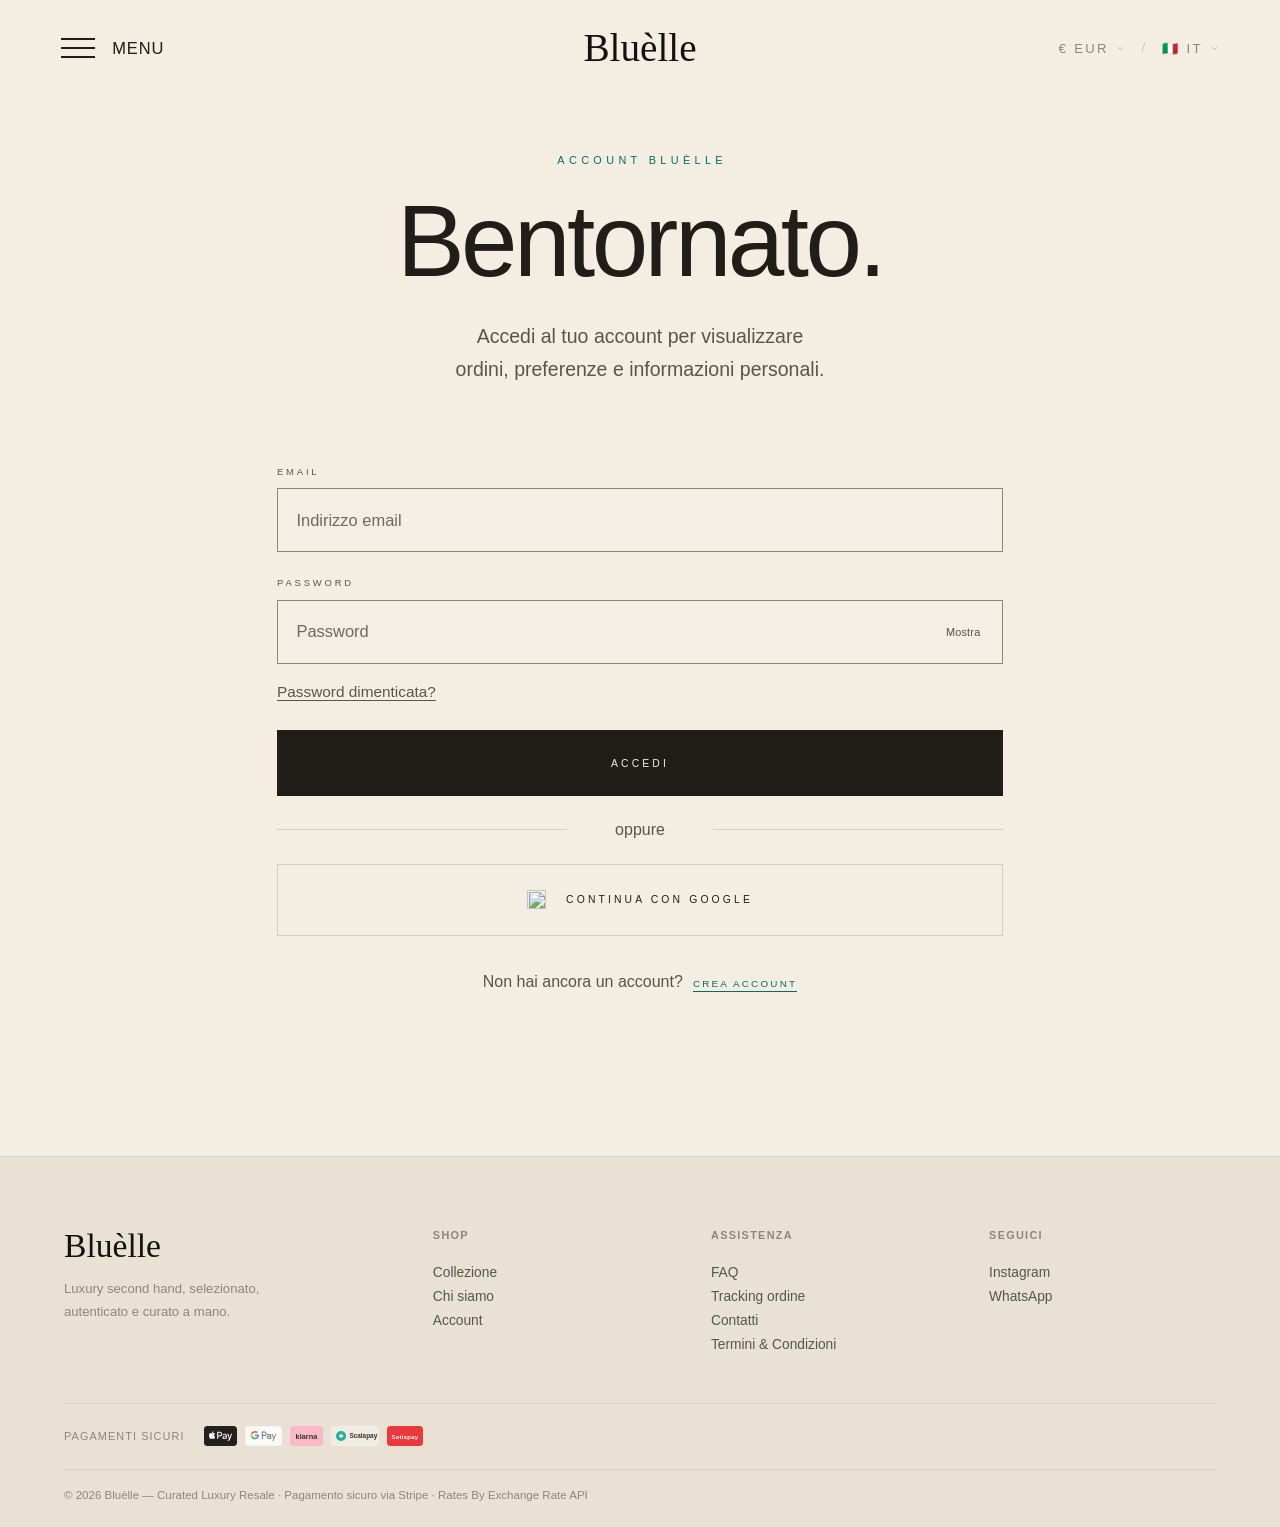
==== commit 5a44e1a7: "feat: refine product, account and localization experience Unify the product dossier, complete the ac" ====
--- a/account.html
+++ b/account.html
@@ -20,161 +20,195 @@
 <meta name="twitter:title" content="Account - Bluèlle">
 <meta name="twitter:description" content="Accedi o crea il tuo account Bluèlle.">
 <link rel="icon" href="favicon.svg" type="image/svg+xml">
-<title>Account - Bluèlle</title>
+<title data-i="page_account">Account - Bluèlle</title>
 <link rel="preconnect" href="https://fonts.googleapis.com">
 <link rel="preconnect" href="https://fonts.gstatic.com" crossorigin>
 <link href="https://fonts.googleapis.com/css2?family=Lora:ital,wght@0,400;0,700;1,400;1,700&family=Open+Sans:ital,wght@0,300;0,400;0,500;1,300&family=Pinyon+Script&display=swap" rel="stylesheet">
 <link rel="stylesheet" href="https://cdn.jsdelivr.net/npm/lenis@1.3.25/dist/lenis.css" integrity="sha384-gvLq/iOMNnPchdosgVym5huSVkKipHCQaqSw2Eg0V52Mzmlf169ZOsXcNc2cNu8x" crossorigin="anonymous">
-<link rel="stylesheet" href="assets/styles.css?v=20260723b">
+<link rel="stylesheet" href="assets/styles.css?v=20260831h">
 </head>
 <body class="account-body">
 <div id="topbar">
-  <button class="picker-btn" id="currBtn" type="button" onclick="togglePicker('curr')" aria-haspopup="listbox"><span id="currBtnLabel">€ EUR</span><svg class="pick-chev" width="9" height="9" viewBox="0 0 24 24" fill="none" stroke="currentColor" stroke-width="2" stroke-linecap="round"><path d="M6 9l6 6 6-6"/></svg></button>
+  <button class="picker-btn" id="currBtn" type="button" onclick="togglePicker('curr')" aria-haspopup="listbox" aria-label="Scegli valuta" data-i-aria="picker_currency_aria"><span id="currBtnLabel">€ EUR</span><svg class="pick-chev" width="9" height="9" viewBox="0 0 24 24" fill="none" stroke="currentColor" stroke-width="2" stroke-linecap="round"><path d="M6 9l6 6 6-6"/></svg></button>
   <span class="tb-sep">/</span>
-  <button class="picker-btn" id="langBtn" type="button" onclick="togglePicker('lang')" aria-haspopup="listbox"><span id="langBtnLabel">IT</span><svg class="pick-chev" width="9" height="9" viewBox="0 0 24 24" fill="none" stroke="currentColor" stroke-width="2" stroke-linecap="round"><path d="M6 9l6 6 6-6"/></svg></button>
+  <button class="picker-btn" id="langBtn" type="button" onclick="togglePicker('lang')" aria-haspopup="listbox" aria-label="Scegli lingua" data-i-aria="picker_language_aria"><span id="langBtnLabel">IT</span><svg class="pick-chev" width="9" height="9" viewBox="0 0 24 24" fill="none" stroke="currentColor" stroke-width="2" stroke-linecap="round"><path d="M6 9l6 6 6-6"/></svg></button>
   <div class="picker-panel" id="pickerPanel" hidden>
-    <label class="pick-search"><svg width="13" height="13" viewBox="0 0 24 24" fill="none" stroke="currentColor" stroke-width="1.7" stroke-linecap="round"><circle cx="11" cy="11" r="7"/><path d="M20 20l-4-4"/></svg><input id="pickerSearch" type="search" autocomplete="off" placeholder="Cerca…" oninput="filterPicker()"></label>
+    <label class="pick-search"><svg width="13" height="13" viewBox="0 0 24 24" fill="none" stroke="currentColor" stroke-width="1.7" stroke-linecap="round"><circle cx="11" cy="11" r="7"/><path d="M20 20l-4-4"/></svg><input id="pickerSearch" type="search" autocomplete="off" placeholder="Cerca…" data-i-placeholder="picker_search" oninput="filterPicker()"></label>
     <div class="pick-list" id="pickerList"></div>
   </div>
   <select id="currSel" onchange="setCurr(this.value)" aria-hidden="true" tabindex="-1" style="display:none"><option value="EUR">EUR</option><option value="USD">USD</option><option value="GBP">GBP</option><option value="CHF">CHF</option><option value="JPY">JPY</option><option value="CNY">CNY</option></select>
   <select id="langSel" onchange="setLang(this.value)" aria-hidden="true" tabindex="-1" style="display:none"><option value="it">IT</option><option value="en">EN</option><option value="fr">FR</option><option value="es">ES</option><option value="de">DE</option></select>
 </div>
 
-<nav id="nav" role="navigation" aria-label="Navigazione principale">
+<nav id="nav" role="navigation" aria-label="Navigazione principale" data-i-aria="nav_main">
   <a href="index.html" class="nlogo brand-word" aria-label="Bluèlle"><span>Blu</span><em>è</em><span>lle</span></a>
   <ul class="nlinks">
     <li><a href="chi-siamo.html" data-i="nav_about">Chi siamo</a></li>
     <li><a href="collezione.html" data-i="nav_coll">Collezione</a></li>
-    <li><a href="faq.html">FAQ</a></li>
-    <li><a href="tracking.html">Tracking</a></li>
+    <li><a href="faq.html" data-i="nav_faq">FAQ</a></li>
+    <li><a href="tracking.html" data-i="nav_tracking">Tracking</a></li>
     <li><a href="contatti.html" data-i="nav_contact">Contatti</a></li>
-    <li><a href="account.html" aria-current="page">Account</a></li>
+    <li><a href="account.html" aria-current="page" data-i="nav_account">Account</a></li>
   </ul>
-  <button class="burger" id="burger" aria-label="Apri menu" aria-expanded="false" onclick="toggleMenu()"><span class="burger-lines" aria-hidden="true"><span></span><span></span><span></span></span><span class="burger-label">Menu</span></button>
+  <button class="burger" id="burger" aria-label="Apri menu" data-i-aria="nav_open_menu" aria-expanded="false" onclick="toggleMenu()"><span class="burger-lines" aria-hidden="true"><span></span><span></span><span></span></span><span class="burger-label" data-i="nav_menu">Menu</span></button>
 </nav>
 
 <div class="mnav" id="mnav">
-  <a href="index.html" onclick="closeMNav()">Home</a>
+  <a href="index.html" onclick="closeMNav()" data-i="nav_home">Home</a>
   <a href="collezione.html" onclick="closeMNav()" data-i="nav_coll">Collezione</a>
   <a href="chi-siamo.html" onclick="closeMNav()" data-i="nav_about">Chi siamo</a>
-  <a href="faq.html" onclick="closeMNav()">FAQ</a>
-  <a href="tracking.html" onclick="closeMNav()">Tracking</a>
+  <a href="faq.html" onclick="closeMNav()" data-i="nav_faq">FAQ</a>
+  <a href="tracking.html" onclick="closeMNav()" data-i="nav_tracking">Tracking</a>
   <a href="contatti.html" onclick="closeMNav()" data-i="nav_contact">Contatti</a>
-  <a href="account.html" onclick="closeMNav()" aria-current="page">Account</a>
+  <a href="account.html" onclick="closeMNav()" aria-current="page" data-i="nav_account">Account</a>
 </div>
 
 <main id="account-page" role="main">
-  <section class="acct-shell" aria-labelledby="acctTitle">
-    <div class="acct-copy reveal">
-      <a href="index.html" class="acct-mark brand-word" aria-label="Bluèlle"><span>Blu</span><em>è</em><span>lle</span></a>
-      <p class="acct-eye">Account Bluèlle</p>
-      <h1 id="acctTitle">Il tuo spazio <em>personale.</em></h1>
-      <p class="acct-lead">Entra, crea il profilo o recupera l'accesso. Da qui passeranno ordini, preferenze e comunicazioni importanti.</p>
-      <div class="acct-benefits" aria-label="Vantaggi account">
-        <span>Ordini salvati</span>
-        <span>Checkout rapido</span>
-        <span>Password gestibile</span>
+  <section class="acct-shell">
+    <section class="acct-panel reveal" id="accountApp" aria-label="Area account" data-i-aria="account_area_aria">
+      <div class="acct-tabs" role="tablist" aria-label="Accesso account" data-i-aria="account_tabs_aria" hidden>
+        <button class="acct-tab on" type="button" role="tab" aria-selected="true" data-auth-view="login" data-i="account_tab_login">Accedi</button>
+        <button class="acct-tab" type="button" role="tab" aria-selected="false" data-auth-view="register" data-i="account_tab_register">Crea account</button>
       </div>
-    </div>
-
-    <section class="acct-panel reveal delay-1" id="accountApp" aria-label="Area account">
-      <div class="acct-tabs" role="tablist" aria-label="Accesso account">
-        <button class="acct-tab on" type="button" role="tab" aria-selected="true" data-auth-view="login">Accedi</button>
-        <button class="acct-tab" type="button" role="tab" aria-selected="false" data-auth-view="register">Crea account</button>
-      </div>
 
       <form class="acct-view on" id="loginForm" data-view="login" novalidate>
-        <div class="acct-heading">
-          <p>Accesso</p>
-          <h2>Bentornato.</h2>
-        </div>
-        <label class="acct-field">
-          <span>Email</span>
-          <input class="acct-input" name="email" type="email" autocomplete="email" placeholder="nome@email.com" required>
-        </label>
-        <label class="acct-field">
-          <span>Password</span>
-          <input class="acct-input" name="password" type="password" autocomplete="current-password" minlength="8" required>
-        </label>
-        <button class="acct-primary" type="submit">Accedi</button>
-        <button class="acct-google" type="button" id="googleLogin"><span aria-hidden="true">G</span>Continua con Google</button>
-        <button class="acct-link" type="button" data-auth-view="reset">Password dimenticata?</button>
+        <header class="acct-heading">
+          <p class="acct-eye" data-i="account_eye">Account Bluèlle</p>
+          <h1 tabindex="-1" data-i="account_login_title">Bentornato.</h1>
+          <p class="acct-lead" data-i="account_login_intro">Accedi al tuo account per visualizzare ordini, preferenze e informazioni personali.</p>
+        </header>
+        <div class="acct-form-body">
+          <div class="acct-field">
+            <label for="login-email" data-i="account_field_email">Email</label>
+            <div class="acct-control"><input class="acct-input" id="login-email" name="email" type="email" autocomplete="email" placeholder="Indirizzo email" data-i-placeholder="account_email_placeholder" required></div>
+          </div>
+          <div class="acct-field">
+            <label for="login-password" data-i="account_field_password">Password</label>
+            <div class="acct-control acct-password-control">
+              <input class="acct-input" id="login-password" name="password" type="password" autocomplete="current-password" placeholder="Password" data-i-placeholder="account_password_placeholder" minlength="8" required>
+              <button class="acct-password-toggle" type="button" data-password-toggle="login-password">Mostra</button>
+            </div>
+          </div>
+          <button class="acct-link acct-forgot" type="button" data-auth-view="reset" data-i="account_forgot_password">Password dimenticata?</button>
+          <button class="acct-primary" type="submit" data-i="account_login_submit">Accedi</button>
+          <div class="acct-divider"><span data-i="account_or">oppure</span></div>
+          <button class="acct-google" type="button" id="googleLogin">
+            <img src="https://cdn.jsdelivr.net/npm/simple-icons@13.21.0/icons/google.svg" alt="" aria-hidden="true">
+            <span data-i="account_google_continue">Continua con Google</span>
+          </button>
+          <p class="acct-switch"><span data-i="account_no_account">Non hai ancora un account?</span> <button type="button" data-auth-view="register" data-i="account_tab_register">Crea account</button></p>
+        </div>
       </form>
 
       <form class="acct-view" id="registerForm" data-view="register" novalidate>
-        <div class="acct-heading">
-          <p>Registrazione</p>
-          <h2>Crea il tuo account.</h2>
-        </div>
-        <label class="acct-field">
-          <span>Nome</span>
-          <input class="acct-input" name="name" type="text" autocomplete="name" placeholder="Il tuo nome" required>
-        </label>
-        <label class="acct-field">
-          <span>Email</span>
-          <input class="acct-input" name="email" type="email" autocomplete="email" placeholder="nome@email.com" required>
-        </label>
-        <label class="acct-field">
-          <span>Password</span>
-          <input class="acct-input" name="password" type="password" autocomplete="new-password" minlength="8" required>
-        </label>
-        <label class="acct-field">
-          <span>Conferma password</span>
-          <input class="acct-input" name="confirm" type="password" autocomplete="new-password" minlength="8" required>
-        </label>
-        <button class="acct-primary" type="submit">Registrati</button>
-        <button class="acct-google" type="button" id="googleRegister"><span aria-hidden="true">G</span>Registrati con Google</button>
+        <header class="acct-heading">
+          <p class="acct-eye" data-i="account_register_kicker">Registrazione</p>
+          <h1 tabindex="-1" data-i="account_register_title">Crea il tuo account.</h1>
+          <p class="acct-lead" data-i="account_register_intro">Salva i tuoi ordini e rendi più semplice ogni acquisto futuro.</p>
+        </header>
+        <div class="acct-form-body">
+          <div class="acct-field">
+            <label for="register-name" data-i="account_field_name">Nome</label>
+            <div class="acct-control"><input class="acct-input" id="register-name" name="name" type="text" autocomplete="name" placeholder="Il tuo nome" data-i-placeholder="account_name_placeholder" required></div>
+          </div>
+          <div class="acct-field">
+            <label for="register-email" data-i="account_field_email">Email</label>
+            <div class="acct-control"><input class="acct-input" id="register-email" name="email" type="email" autocomplete="email" placeholder="Indirizzo email" data-i-placeholder="account_email_placeholder" required></div>
+          </div>
+          <div class="acct-field">
+            <label for="register-password" data-i="account_field_password">Password</label>
+            <div class="acct-control acct-password-control">
+              <input class="acct-input" id="register-password" name="password" type="password" autocomplete="new-password" placeholder="Password" data-i-placeholder="account_password_placeholder" minlength="8" required>
+              <button class="acct-password-toggle" type="button" data-password-toggle="register-password">Mostra</button>
+            </div>
+          </div>
+          <div class="acct-field">
+            <label for="register-confirm" data-i="account_field_confirm_password">Conferma password</label>
+            <div class="acct-control acct-password-control">
+              <input class="acct-input" id="register-confirm" name="confirm" type="password" autocomplete="new-password" placeholder="Conferma password" data-i-placeholder="account_confirm_placeholder" minlength="8" required>
+              <button class="acct-password-toggle" type="button" data-password-toggle="register-confirm">Mostra</button>
+            </div>
+          </div>
+          <button class="acct-primary" type="submit" data-i="account_register_submit">Registrati</button>
+          <div class="acct-divider"><span data-i="account_or">oppure</span></div>
+          <button class="acct-google" type="button" id="googleRegister">
+            <img src="https://cdn.jsdelivr.net/npm/simple-icons@13.21.0/icons/google.svg" alt="" aria-hidden="true">
+            <span data-i="account_google_register">Registrati con Google</span>
+          </button>
+          <p class="acct-switch"><span data-i="account_have_account">Hai già un account?</span> <button type="button" data-auth-view="login" data-i="account_tab_login">Accedi</button></p>
+        </div>
       </form>
 
       <form class="acct-view" id="resetForm" data-view="reset" novalidate>
-        <div class="acct-heading">
-          <p>Recupero</p>
-          <h2>Cambia password.</h2>
-        </div>
-        <label class="acct-field">
-          <span>Email account</span>
-          <input class="acct-input" name="email" type="email" autocomplete="email" required>
-        </label>
-        <label class="acct-field">
-          <span>Nuova password</span>
-          <input class="acct-input" name="password" type="password" autocomplete="new-password" minlength="8" required>
-        </label>
-        <label class="acct-field">
-          <span>Conferma nuova password</span>
-          <input class="acct-input" name="confirm" type="password" autocomplete="new-password" minlength="8" required>
-        </label>
-        <button class="acct-primary" type="submit">Cambia password</button>
-        <button class="acct-link" type="button" data-auth-view="login">Torna all'accesso</button>
+        <header class="acct-heading">
+          <p class="acct-eye" data-i="account_reset_kicker">Recupero</p>
+          <h1 tabindex="-1" data-i="account_reset_title">Cambia password.</h1>
+          <p class="acct-lead" data-i="account_reset_intro">Inserisci l'email del tuo account e scegli una nuova password.</p>
+        </header>
+        <div class="acct-form-body">
+          <div class="acct-field">
+            <label for="reset-email" data-i="account_field_account_email">Email account</label>
+            <div class="acct-control"><input class="acct-input" id="reset-email" name="email" type="email" autocomplete="email" placeholder="Indirizzo email" data-i-placeholder="account_email_placeholder" required></div>
+          </div>
+          <div class="acct-field">
+            <label for="reset-password" data-i="account_field_new_password">Nuova password</label>
+            <div class="acct-control acct-password-control">
+              <input class="acct-input" id="reset-password" name="password" type="password" autocomplete="new-password" placeholder="Nuova password" data-i-placeholder="account_new_password_placeholder" minlength="8" required>
+              <button class="acct-password-toggle" type="button" data-password-toggle="reset-password">Mostra</button>
+            </div>
+          </div>
+          <div class="acct-field">
+            <label for="reset-confirm" data-i="account_field_confirm_new_password">Conferma nuova password</label>
+            <div class="acct-control acct-password-control">
+              <input class="acct-input" id="reset-confirm" name="confirm" type="password" autocomplete="new-password" placeholder="Conferma nuova password" data-i-placeholder="account_confirm_new_placeholder" minlength="8" required>
+              <button class="acct-password-toggle" type="button" data-password-toggle="reset-confirm">Mostra</button>
+            </div>
+          </div>
+          <button class="acct-primary" type="submit" data-i="account_reset_submit">Cambia password</button>
+          <p class="acct-switch"><button type="button" data-auth-view="login" data-i="account_back_login">Torna all'accesso</button></p>
+        </div>
       </form>
 
       <section class="acct-view acct-profile" id="profileView" data-view="profile" aria-live="polite">
-        <div class="acct-heading">
-          <p>Profilo</p>
-          <h2 id="profileName">Ciao.</h2>
-        </div>
-        <div class="acct-profile-box">
-          <span>Email</span>
-          <strong id="profileEmail"></strong>
-          <small id="profileProvider"></small>
-        </div>
-        <form class="acct-change" id="changeForm" novalidate>
-          <label class="acct-field" id="currentPasswordField">
-            <span>Password attuale</span>
-            <input class="acct-input" name="current" type="password" autocomplete="current-password">
-          </label>
-          <label class="acct-field">
-            <span>Nuova password</span>
-            <input class="acct-input" name="password" type="password" autocomplete="new-password" minlength="8" required>
-          </label>
-          <label class="acct-field">
-            <span>Conferma nuova password</span>
-            <input class="acct-input" name="confirm" type="password" autocomplete="new-password" minlength="8" required>
-          </label>
-          <button class="acct-primary" type="submit">Aggiorna password</button>
-        </form>
-        <div class="acct-actions">
-          <a class="acct-secondary" href="collezione.html">Vai alla collezione</a>
-          <button class="acct-link" type="button" id="logoutBtn">Esci</button>
+        <header class="acct-heading">
+          <p class="acct-eye" data-i="account_profile_kicker">Profilo</p>
+          <h1 id="profileName" tabindex="-1" data-i="account_profile_default">Ciao.</h1>
+          <p class="acct-lead" data-i="account_profile_intro">Gestisci qui i dati del tuo account e la password.</p>
+        </header>
+        <div class="acct-form-body">
+          <div class="acct-profile-box">
+            <span data-i="account_field_email">Email</span>
+            <strong id="profileEmail"></strong>
+            <small id="profileProvider"></small>
+          </div>
+          <form class="acct-change" id="changeForm" novalidate>
+            <div class="acct-field" id="currentPasswordField">
+              <label for="current-password" data-i="account_field_current_password">Password attuale</label>
+              <div class="acct-control acct-password-control">
+                <input class="acct-input" id="current-password" name="current" type="password" autocomplete="current-password" placeholder="Password attuale" data-i-placeholder="account_current_password_placeholder">
+                <button class="acct-password-toggle" type="button" data-password-toggle="current-password">Mostra</button>
+              </div>
+            </div>
+            <div class="acct-field">
+              <label for="new-password" data-i="account_field_new_password">Nuova password</label>
+              <div class="acct-control acct-password-control">
+                <input class="acct-input" id="new-password" name="password" type="password" autocomplete="new-password" placeholder="Nuova password" data-i-placeholder="account_new_password_placeholder" minlength="8" required>
+                <button class="acct-password-toggle" type="button" data-password-toggle="new-password">Mostra</button>
+              </div>
+            </div>
+            <div class="acct-field">
+              <label for="new-password-confirm" data-i="account_field_confirm_new_password">Conferma nuova password</label>
+              <div class="acct-control acct-password-control">
+                <input class="acct-input" id="new-password-confirm" name="confirm" type="password" autocomplete="new-password" placeholder="Conferma nuova password" data-i-placeholder="account_confirm_new_placeholder" minlength="8" required>
+                <button class="acct-password-toggle" type="button" data-password-toggle="new-password-confirm">Mostra</button>
+              </div>
+            </div>
+            <button class="acct-primary" type="submit" data-i="account_change_submit">Aggiorna password</button>
+          </form>
+          <div class="acct-actions">
+            <a class="acct-secondary" href="collezione.html" data-i="account_collection_cta">Vai alla collezione</a>
+            <button class="acct-link" type="button" id="logoutBtn" data-i="account_logout">Esci</button>
+          </div>
         </div>
       </section>
 
@@ -187,29 +221,29 @@
   <div class="ft-grid">
     <div class="ft-brand">
       <div class="flogo brand-word" aria-label="Bluèlle"><span>Blu</span><em>è</em><span>lle</span></div>
-      <p class="ft-tag">Luxury second hand, selezionato,<br>autenticato e curato a mano.</p>
-    </div>
-    <div class="ft-col" aria-label="Shop">
-      <h4>Shop</h4>
+      <p class="ft-tag" data-i="footer_tag">Luxury second hand, selezionato,<br>autenticato e curato a mano.</p>
+    </div>
+    <div class="ft-col" aria-label="Shop" data-i-aria="footer_shop">
+      <h4 data-i="footer_shop">Shop</h4>
       <a href="collezione.html" data-i="nav_coll">Collezione</a>
       <a href="chi-siamo.html" data-i="nav_about">Chi siamo</a>
-      <a href="account.html">Account</a>
-    </div>
-    <div class="ft-col" aria-label="Assistenza">
-      <h4>Assistenza</h4>
-      <a href="faq.html">FAQ</a>
-      <a href="tracking.html">Tracking ordine</a>
+      <a href="account.html" data-i="nav_account">Account</a>
+    </div>
+    <div class="ft-col" aria-label="Assistenza" data-i-aria="footer_help">
+      <h4 data-i="footer_help">Assistenza</h4>
+      <a href="faq.html" data-i="nav_faq">FAQ</a>
+      <a href="tracking.html" data-i="footer_track">Tracking ordine</a>
       <a href="contatti.html" data-i="nav_contact">Contatti</a>
-      <a href="termini.html">Termini &amp; Condizioni</a>
-    </div>
-    <div class="ft-col" aria-label="Seguici">
-      <h4>Seguici</h4>
+      <a href="termini.html" data-i="footer_terms">Termini &amp; Condizioni</a>
+    </div>
+    <div class="ft-col" aria-label="Seguici" data-i-aria="footer_follow">
+      <h4 data-i="footer_follow">Seguici</h4>
       <a href="https://instagram.com/bluelle._" target="_blank" rel="noopener">Instagram</a>
       <a href="https://wa.me/393000000000" target="_blank" rel="noopener">WhatsApp</a>
     </div>
   </div>
   <div class="ft-pay">
-    <span class="ft-pay-label">Pagamenti sicuri</span>
+    <span class="ft-pay-label" data-i="footer_secure">Pagamenti sicuri</span>
     <div class="ft-pay-icons">
       <img src="https://cdn.jsdelivr.net/npm/payment-icons@1.2.1/svg/flat/visa.svg" alt="Visa" loading="lazy" onerror="this.style.display='none'">
       <img src="https://cdn.jsdelivr.net/npm/payment-icons@1.2.1/svg/flat/mastercard.svg" alt="Mastercard" loading="lazy" onerror="this.style.display='none'">
@@ -220,17 +254,22 @@
       <img src="img/pay-klarna.svg" alt="Klarna" loading="lazy" onerror="this.style.display='none'">
       <img src="img/pay-scalapay.svg" alt="Scalapay" loading="lazy" onerror="this.style.display='none'">
       <img src="img/pay-satispay.svg" alt="Satispay" loading="lazy" onerror="this.style.display='none'">
+      <img src="https://cdn.jsdelivr.net/npm/cryptocurrency-icons@0.18.1/svg/color/btc.svg" alt="Bitcoin · BitPay" loading="lazy" onerror="this.style.display='none'">
     </div>
   </div>
-  <div class="ft-bottom">© 2026 Bluèlle — Curated Luxury Resale · Pagamento sicuro via Stripe</div>
+  <div class="ft-bottom"><span data-i="footer_bottom">© 2026 Bluèlle — Curated Luxury Resale · Pagamento sicuro via Stripe</span> · <a class="fx-attribution" href="https://www.exchangerate-api.com" target="_blank" rel="noopener">Rates By Exchange Rate API</a></div>
 </footer>
 
 <div id="pgline"><div id="pgfill"></div></div>
-<script src="assets/app.js?v=20260723b"></script>
+<script src="assets/i18n.js?v=20260831b"></script>
+<script src="assets/i18n-account-legal.js?v=20260831c"></script>
+<script src="assets/i18n-generated.js?v=20260831e"></script>
+<script src="assets/rates.js?v=20260831e"></script>
+<script src="assets/app.js?v=20260831e"></script>
 <script src="https://cdn.jsdelivr.net/npm/gsap@3.15.0/dist/gsap.min.js" integrity="sha384-XmJ9SoHtVOHoQUcKvFAzVXwdkKo1Ie3bhmSoIAkcdsHGaIrVJIkmozyq0FJeb/Ly" crossorigin="anonymous"></script>
 <script src="https://cdn.jsdelivr.net/npm/gsap@3.15.0/dist/ScrollTrigger.min.js" integrity="sha384-wl5TeDVvOWt30Pbf8aSo2ZrzsOjddu3avOBvHe+p+OhJt9gP6w9YXmDkN5DK2/dF" crossorigin="anonymous"></script>
 <script src="https://cdn.jsdelivr.net/npm/lenis@1.3.25/dist/lenis.min.js" integrity="sha384-ClD7pCgIUz5M81HT8aZmMxCsWmfsycmBiwL5gy1pUbdWHvICIbea22N9sTtAFotA" crossorigin="anonymous"></script>
-<script src="assets/motion.js?v=20260723b"></script>
-<script src="assets/account.js?v=20260723b"></script>
+<script src="assets/motion.js?v=20260831a"></script>
+<script src="assets/account.js?v=20260831d"></script>
 </body>
 </html>
--- a/assets/styles.css
+++ b/assets/styles.css
@@ -41,6 +41,14 @@
   --mnav-pad-left:clamp(4.4rem,5.25vw,6.8rem);
   --mnav-pad-right:clamp(3.2rem,5.7vw,7rem);
 }
+html[lang="ar"]{--f-disp:'Geeza Pro','Noto Naskh Arabic',Tahoma,serif;--f-body:'Geeza Pro','Noto Naskh Arabic',Tahoma,serif;--f-ui:'SF Arabic','Geeza Pro',Tahoma,sans-serif;--f-alt:var(--f-ui)}
+html[lang="zh"],html[lang="ja"],html[lang="ko"]{--f-disp:'PingFang SC','Hiragino Sans','Yu Gothic','Apple SD Gothic Neo',sans-serif;--f-body:var(--f-disp);--f-ui:var(--f-disp);--f-alt:var(--f-disp)}
+html[lang="ar"] [data-i],html[lang="ar"] [data-i-placeholder],html[lang="ar"] [data-i-aria]{letter-spacing:0!important;text-transform:none!important}
+html[lang="zh"] [data-i],html[lang="ja"] [data-i],html[lang="ko"] [data-i]{letter-spacing:.025em!important;text-transform:none!important}
+html[lang="ar"] .brand-word{direction:ltr;unicode-bidi:isolate}
+html[lang="ar"] .pick-row,html[lang="ar"] .pick-search{text-align:right}
+html[lang="ar"] .acct-password-toggle{right:auto;left:1.15rem}
+html[lang="ar"] .acct-password .acct-input{padding-right:1.15rem;padding-left:5rem}
 html{scroll-behavior:smooth;background:var(--paper)}
 body{background:var(--paper);color:var(--slate);font-family:var(--f-body);font-weight:400;overflow-x:hidden;-webkit-font-smoothing:antialiased;text-rendering:optimizeLegibility;font-synthesis:none}
 button,input,select,textarea{font-family:var(--f-ui)}
@@ -71,23 +79,28 @@
 @keyframes ptvMark{0%{opacity:0}30%{opacity:.9}100%{opacity:0}}
 
 /* ── INTRO ──────────────────────────────────────────── */
-#intro{position:fixed;inset:0;z-index:1000;overflow:hidden;background:radial-gradient(130% 100% at 50% 0%,var(--paper) 0%,var(--cream) 48%,var(--sand) 100%);cursor:pointer}
+#intro{position:fixed;inset:0;z-index:1000;overflow:hidden;background:radial-gradient(130% 100% at 50% 0%,var(--paper) 0%,var(--cream) 48%,var(--sand) 100%);cursor:pointer;transition:opacity .6s ease}
+/* il velo si dissolve mentre il logo resta: sotto il video e gia in movimento */
+#intro.veil-off{background:transparent;transition:background 1.1s ease}
+#intro.veil-off .iname{color:#fff;text-shadow:0 2px 30px rgba(0,0,0,.45)}
+#intro.veil-off .isub{color:rgba(255,255,255,.9)}
+#intro.veil-off::before{opacity:0;transition:opacity .8s ease}
 #intro::before{content:'';position:absolute;inset:0;background:radial-gradient(58% 46% at 50% 44%,rgba(10,166,160,.07) 0%,rgba(240,233,219,0) 64%)}
 .itext{position:absolute;inset:0;display:flex;flex-direction:column;align-items:center;justify-content:center;z-index:2;pointer-events:none}
 .iring{display:block;position:absolute;top:50%;left:50%;width:min(66vw,460px);height:min(66vw,460px);transform:translate(-50%,-50%) scale(.86);border:1px solid rgba(10,166,160,.0);border-radius:50%;opacity:0}
-.itext.visible .iring{animation:iringIn 2.4s var(--e-out) .35s forwards}
+.itext.visible .iring{animation:iringIn 1.4s var(--e-out) .15s forwards}
 @keyframes iringIn{0%{opacity:0;transform:translate(-50%,-50%) scale(.86);border-color:rgba(10,166,160,.35)}100%{opacity:1;transform:translate(-50%,-50%) scale(1);border-color:rgba(10,166,160,.16)}}
-.iname{position:relative;font-size:clamp(3.6rem,10vw,8rem);color:var(--pine-2);line-height:1.15;text-align:center;opacity:0;transform:translateY(14px) scale(.97);transition:opacity 1.2s ease,transform 1.4s var(--e-out)}
+.iname{position:relative;font-size:clamp(3.6rem,10vw,8rem);color:var(--pine-2);line-height:1.15;text-align:center;opacity:0;transform:translateY(14px) scale(.97);transition:opacity .55s ease,transform .7s var(--e-out),color .8s ease}
 .itext.visible .iname{opacity:1;transform:none}
 .oldsvg{display:none!important}
 .iline{width:0;height:1px;margin:1.9rem auto 0;background:linear-gradient(to right,transparent,var(--tiff),transparent);opacity:0}
-.itext.visible .iline{animation:ilineIn 1.1s var(--e-out) .9s forwards}
+.itext.visible .iline{animation:ilineIn .7s var(--e-out) .35s forwards}
 @keyframes ilineIn{0%{width:0;opacity:0}100%{width:270px;opacity:.8}}
-.isub{font-size:clamp(.68rem,1.1vw,.88rem);letter-spacing:.62em;text-transform:uppercase;color:var(--stone);margin-top:1.9rem;padding-left:.62em;opacity:0;transition:opacity 1.4s ease}
-.itext.visible .isub{opacity:1;transition-delay:1.25s}
+.isub{font-size:clamp(.68rem,1.1vw,.88rem);letter-spacing:.62em;text-transform:uppercase;color:var(--stone);margin-top:1.9rem;padding-left:.62em;opacity:0;transition:opacity .6s ease,color .8s ease}
+.itext.visible .isub{opacity:1;transition-delay:.4s}
 .itext.out .iname{opacity:0;transform:translateY(-16px);transition:opacity .7s ease,transform .7s var(--e-io)}
 .itext.out .iline,.itext.out .isub,.itext.out .iring{opacity:0;transition:opacity .45s ease}
-.iskip{position:absolute;bottom:2rem;left:50%;transform:translateX(-50%);font-size:.55rem;letter-spacing:.4em;text-transform:uppercase;color:var(--mist);opacity:0;transition:opacity 1s 2s;pointer-events:none}
+.iskip{display:none;position:absolute;bottom:2rem;left:50%;transform:translateX(-50%);font-size:.55rem;letter-spacing:.4em;text-transform:uppercase;color:var(--mist);opacity:0;transition:opacity 1s 2s;pointer-events:none}
 #intro:hover .iskip{color:var(--stone)}
 .itext.visible~.iskip,.itext.visible .iskip{opacity:.8}
 
@@ -219,14 +232,12 @@
 }
 
 /* ── EYEBROW / TITLES ───────────────────────────────── */
-.sl{font-family:var(--f-ui);font-size:.66rem;letter-spacing:.14em;text-transform:uppercase;color:var(--stone);margin-bottom:1.5rem;display:flex;align-items:center;gap:.8rem;font-weight:400}
-.sl::before{content:'';display:block;width:2.4rem;height:1px;background:var(--tiff);opacity:.55}
+.sl{font-family:var(--f-ui);font-size:.9rem;font-weight:300;letter-spacing:.04em;text-transform:uppercase;color:var(--tiff-deep);margin:0 0 1.1rem;display:flex;align-items:center}
 .sl.center{justify-content:center}
 .sl.light{color:var(--tiff-soft)}
-.sl.light::before{background:var(--tiff-soft)}
-.sec-title{font-family:var(--f-disp);font-size:clamp(1.9rem,3.4vw,2.9rem);font-weight:400;line-height:1.18;color:var(--ink);margin-bottom:1.1rem;letter-spacing:.002em;text-transform:none}
-.sec-title em{font-style:italic;color:var(--tiff-deep)}
-.sec-intro{max-width:600px;margin-top:1.1rem;font-family:var(--f-ui);font-size:.92rem;font-weight:300;line-height:1.9;color:var(--slate)}
+.sec-title{font-family:var(--f-ui);font-size:clamp(2rem,2.78vw,2.5rem);font-weight:300;line-height:1.2;letter-spacing:.003em;text-transform:uppercase;color:var(--ink);text-wrap:balance;margin-bottom:1.1rem}
+.sec-title em{font-style:normal;color:inherit}
+.sec-intro{max-width:36rem;margin-top:1.45rem;font-size:1rem;line-height:1.8;color:var(--slate)}
 
 /* split-text reveal — soft rise + fade, no clipping */
 .sr .w{display:inline-block;vertical-align:top}
@@ -465,7 +476,7 @@
 }
 
 /* ── LUXURY BUTTON ──────────────────────────────────── */
-.hcta{position:relative;display:inline-block;margin-top:2.6rem;border:1px solid var(--ink);border-radius:2px;color:var(--ink);padding:.82rem 2rem;font-family:var(--f-ui);font-size:.78rem;letter-spacing:.05em;text-transform:none;font-weight:400;cursor:pointer;text-decoration:none;background:transparent;overflow:hidden;transition:color .5s var(--e-out),border-color .5s;isolation:isolate}
+.hcta{position:relative;display:inline-block;margin-top:2.6rem;border:1px solid var(--ink);border-radius:2px;color:var(--ink);padding:.95rem 2.1rem;font-family:var(--f-ui);font-size:.82rem;letter-spacing:.05em;text-transform:uppercase;font-weight:300;cursor:pointer;text-decoration:none;background:transparent;overflow:hidden;transition:color .5s var(--e-out),border-color .5s;isolation:isolate}
 .hcta::before{content:'';position:absolute;inset:0;background:var(--pine);transform:scaleX(0);transform-origin:right;transition:transform .55s var(--e-io);z-index:-1}
 .hcta:hover{color:var(--paper);border-color:var(--pine)}
 .hcta:hover::before{transform:scaleX(1);transform-origin:left}
@@ -535,16 +546,34 @@
 .pill-cta{display:inline-flex;align-items:center;justify-content:center;min-height:52px;padding:0 2.2rem;border:1px solid var(--stone);border-radius:999px;color:var(--ink);background:transparent;font-family:var(--f-ui);font-size:.82rem;font-weight:300;letter-spacing:.05em;text-transform:uppercase;text-decoration:none;transition:background .4s,color .4s,border-color .4s,transform .4s var(--e-out)}
 .pill-cta:hover{background:var(--ink);border-color:var(--ink);color:var(--paper);transform:translateY(-1px)}
 
-.hpay{background:var(--cream);padding:clamp(4.6rem,8vw,7rem) clamp(1.6rem,6vw,6.5rem)}
-.hpay-inner{max-width:66rem;margin:0 auto}
-.hpay-head{max-width:52rem}
-.hpay-sub{font-family:var(--f-ui);font-size:.95rem;font-weight:300;line-height:1.9;letter-spacing:.02em;color:var(--slate);max-width:38rem;margin-top:1.3rem}
-.hpay-ways{list-style:none;margin:clamp(2.4rem,4.5vw,3.4rem) 0 0;padding:0;max-width:46rem;border-top:1px solid var(--line)}
-.hpay-ways li{display:grid;grid-template-columns:2.4rem 1fr;gap:1.2rem;padding:1.15rem 0;border-bottom:1px solid var(--line-soft);align-items:baseline}
-.hpay-ways .n{font-family:var(--f-ui);font-size:.72rem;font-weight:300;color:var(--tiff-deep);letter-spacing:.05em}
-.hpay-ways b{display:block;font-family:var(--f-ui);font-size:.76rem;font-weight:400;letter-spacing:.09em;text-transform:uppercase;color:var(--ink);margin-bottom:.25rem}
-.hpay-ways div span{font-size:.92rem;line-height:1.6;color:var(--slate)}
-.hpay-note{font-family:var(--f-ui);font-size:.62rem;letter-spacing:.13em;text-transform:uppercase;color:var(--stone);margin-top:1.6rem}
+.hpay{--hpay-ink:#2f251a;--hpay-accent:#0a8e87;--hpay-line:rgba(10,142,135,.24);min-height:100svh;display:grid;align-items:center;overflow:hidden;background:#f6f1e8;color:var(--hpay-ink);padding:clamp(3.25rem,7vh,5.875rem) clamp(1.75rem,5vw,5rem) clamp(2.25rem,5vh,4rem)}
+.hpay-inner{width:min(72.5rem,100%);margin:0 auto;text-align:center}
+.hpay-title{margin:0;color:var(--hpay-ink);font-family:'Bodoni Moda','Bodoni 72',Didot,Georgia,serif;font-size:clamp(4rem,6.1vw,7.25rem);font-weight:400;letter-spacing:.145em;line-height:1.16;text-indent:.145em;text-transform:uppercase}
+.hpay-title span{display:block}
+.hpay-divider{width:4rem;height:1px;margin:clamp(1.75rem,4.4vh,3rem) auto 0;background:var(--hpay-accent);opacity:.48}
+.hpay-promise{margin:clamp(1.3rem,2.7vh,1.8rem) auto 0;font-family:var(--f-ui);font-size:clamp(.8125rem,1.15vw,1.1875rem);font-weight:400;letter-spacing:.25em;line-height:1.45;text-indent:.25em;text-transform:uppercase}
+.hpay-logos{width:min(71rem,100%);margin:clamp(2.625rem,6vh,4.25rem) auto 0;padding:0;display:grid;grid-template-columns:repeat(4,minmax(0,1fr));list-style:none}
+.hpay-logo{min-width:0;min-height:5.75rem;display:grid;place-items:center;padding:.5rem clamp(1.125rem,2vw,2.25rem);border-left:1px solid var(--hpay-line);outline:0;cursor:default}
+.hpay-logo:first-child{border-left:0}
+.hpay-visual{width:100%;height:4rem;display:flex;align-items:center;justify-content:center;filter:grayscale(1) saturate(0) brightness(0);opacity:.9;transform:translateY(0) scale(1);transition:filter .32s ease,opacity .32s ease,transform .42s var(--e-out);will-change:filter,opacity,transform}
+.hpay-visual img{display:block;max-width:100%;max-height:100%;object-fit:contain}
+.hpay-paypal{width:min(13rem,100%);gap:.625rem}
+.hpay-paypal .hpay-paypal-mark{width:2.625rem;height:3.5rem;flex:0 0 auto}
+.hpay-paypal .hpay-paypal-word{width:9.0625rem;height:3.125rem;flex:1 1 auto}
+.hpay-klarna{width:min(11.75rem,100%);height:4.5rem}
+.hpay-klarna img{transform:scale(1.35)}
+.hpay-scalapay{width:min(13.25rem,100%);height:3.25rem}
+.hpay-bitpay{width:min(11.5rem,100%);height:4.875rem}
+.hpay-logo:hover .hpay-visual,.hpay-logo:focus-visible .hpay-visual{filter:none;opacity:1;transform:translateY(-2px) scale(1.018)}
+.hpay-logo[data-brand="scalapay"]:hover .hpay-visual,.hpay-logo[data-brand="scalapay"]:focus-visible .hpay-visual{filter:brightness(0) saturate(100%) invert(87%) sepia(18%) saturate(611%) hue-rotate(298deg) brightness(102%) contrast(94%)}
+.hpay-logo:focus-visible{box-shadow:inset 0 0 0 1px rgba(10,142,135,.55)}
+.hpay-divider-closing{margin-top:clamp(2.375rem,5vh,3.5rem)}
+.hpay-closing{margin:clamp(1.3rem,2.5vh,1.75rem) auto 0;color:#4f493f;font-family:var(--f-ui);font-size:clamp(.625rem,.94vw,.9375rem);font-weight:400;letter-spacing:.22em;line-height:1.9;text-indent:.22em;text-transform:uppercase}
+.hpay-closing span{display:block}
+@media(min-width:901px) and (min-height:900px){.hpay-inner{transform:translateY(clamp(3.75rem,calc(100svh - 54.125rem),6.625rem))}.hpay-logos{margin-top:4.875rem}.hpay-divider-closing{margin-top:3.625rem}.hpay-closing{margin-top:2.5rem}}
+@media(max-width:900px){.hpay{align-items:start;padding-top:4rem}.hpay-title{font-size:clamp(3.375rem,9vw,4.875rem);letter-spacing:.12em;text-indent:.12em}.hpay-logos{width:min(38.75rem,100%);grid-template-columns:repeat(2,minmax(0,1fr))}.hpay-logo{min-height:6.5rem;border-top:1px solid var(--hpay-line)}.hpay-logo:nth-child(-n+2){border-top:0}.hpay-logo:nth-child(odd){border-left:0}}
+@media(max-width:720px){.hpay{min-height:100svh;align-items:center;padding:3rem 1.125rem 2.125rem}.hpay-title{font-size:clamp(2.5rem,12.1vw,3.25rem);letter-spacing:.075em;line-height:1.14;text-indent:.075em}.hpay-divider{width:3rem}.hpay-divider:not(.hpay-divider-closing){margin-top:1.875rem}.hpay-promise{max-width:19.375rem;margin-top:1.25rem;font-size:.625rem;letter-spacing:.19em;text-indent:.19em}.hpay-logos{margin-top:2.25rem}.hpay-logo{min-height:5.5rem;padding:.6875rem 1.1875rem}.hpay-visual{height:3.25rem}.hpay-paypal{width:9.25rem;gap:.4375rem}.hpay-paypal .hpay-paypal-mark{width:1.875rem;height:2.625rem}.hpay-paypal .hpay-paypal-word{width:6.4375rem;height:2.25rem}.hpay-klarna{width:8.875rem;height:3.375rem}.hpay-scalapay{width:9.25rem;height:2.5rem}.hpay-bitpay{width:8.25rem;height:3.625rem}.hpay-divider-closing{margin-top:2.125rem}.hpay-closing{max-width:20.625rem;margin-top:1.25rem;font-size:.5625rem;letter-spacing:.15em;line-height:1.75;text-indent:.15em}}
+@media(hover:none){.hpay-logo:active .hpay-visual,.hpay-logo:focus .hpay-visual{filter:none;opacity:1;transform:scale(1.018)}.hpay-logo[data-brand="scalapay"]:active .hpay-visual,.hpay-logo[data-brand="scalapay"]:focus .hpay-visual{filter:brightness(0) saturate(100%) invert(87%) sepia(18%) saturate(611%) hue-rotate(298deg) brightness(102%) contrast(94%)}}
 /* FAQ stile lusso */
 .faqx{padding:clamp(2.4rem,5vw,4rem) 0 clamp(4.5rem,8vw,7rem)}
 .faqx .container{max-width:52rem}
@@ -619,7 +648,7 @@
 
 #authsec{background:var(--sand);padding:clamp(4.5rem,9vw,7.5rem) 0;position:relative;overflow:hidden}
 .auth-word{font-family:var(--f-disp);font-size:clamp(4rem,12vw,10rem);font-weight:300;color:var(--tiff-deep);line-height:.9;letter-spacing:-.015em;margin-bottom:2rem;font-style:italic;text-align:center}
-.auth-word .iris-reg{font-size:.22em;vertical-align:super;color:var(--tiff);font-style:normal;letter-spacing:0;margin-left:.04em}
+.auth-word .iris-reg{font-size:.2em;vertical-align:baseline;position:relative;top:-.5em;color:var(--tiff);font-style:normal;letter-spacing:0;margin-left:.06em}
 .auth-checks{display:flex;flex-direction:column;gap:1.5rem;max-width:540px;margin:0 auto 2.6rem;text-align:left}
 .auth-check{display:flex;align-items:flex-start;gap:1.3rem;font-size:.92rem;color:var(--slate);line-height:1.85}
 .auth-check-ico{width:16px;height:16px;display:flex;align-items:center;justify-content:center;flex-shrink:0;margin-top:.28rem;color:var(--tiff);font-size:.5rem}
@@ -635,8 +664,8 @@
 
 #savesec{background:var(--cream);padding:clamp(4.5rem,9vw,7.5rem) 0}
 .value-grid{max-width:920px;margin:0 auto;display:grid;grid-template-columns:1fr;gap:2.4rem}
-.value-lead{font-family:var(--f-disp);font-size:clamp(1.9rem,3.8vw,3.3rem);font-weight:300;color:var(--ink);line-height:1.15}
-.value-lead em{font-style:italic;color:var(--tiff-deep)}
+.value-lead{font-family:var(--f-ui);font-size:clamp(2rem,2.78vw,2.5rem);font-weight:300;letter-spacing:.003em;text-transform:uppercase;color:var(--ink);line-height:1.2;text-wrap:balance}
+.value-lead em{font-style:normal;color:inherit}
 .value-body{font-size:.95rem;line-height:2.15;color:var(--slate);max-width:620px}
 .value-figs{display:flex;gap:clamp(2.5rem,7vw,5rem);margin-top:1rem;flex-wrap:wrap}
 .value-fig{display:flex;flex-direction:column;gap:.5rem}
@@ -803,16 +832,7 @@
 .faq-a-inner{padding:0 0 1.8rem;font-size:.88rem;line-height:2.1;color:var(--stone);max-width:680px}
 
 /* ── CONTATTI ───────────────────────────────────────── */
-#contatti{background:var(--sand);padding:clamp(4.5rem,9vw,7.5rem) 0}
-.ci{max-width:460px;margin:clamp(3rem,6vw,5rem) auto 0;display:flex;flex-direction:column;align-items:center;gap:2.2rem;text-align:center}
-.ci-line{width:1px;height:54px;background:linear-gradient(to bottom,transparent,var(--tiff),transparent);opacity:.6}
-.contact-closer{font-family:var(--f-disp);font-size:clamp(1.4rem,2.6vw,2rem);font-weight:300;font-style:italic;color:var(--slate);line-height:1.55;max-width:480px}
-.iglink{display:flex;flex-direction:column;align-items:center;gap:.95rem;text-decoration:none}
-.igico{opacity:.5;transition:opacity .45s,transform .6s var(--e-out)}
-.iglink:hover .igico{opacity:.85;transform:scale(1.06) rotate(-4deg)}
-.igat{font-size:.52rem;letter-spacing:.42em;text-transform:uppercase;color:var(--stone)}
-.ighandle{font-family:var(--f-disp);font-size:2.6rem;font-weight:400;color:var(--ink);font-style:italic;transition:color .45s;line-height:1.1}
-.iglink:hover .ighandle{color:var(--tiff-deep)}
+#contatti{background:transparent}
 .igcap{font-size:.82rem;color:var(--stone);line-height:2;max-width:320px}
 .cform{max-width:620px;margin:clamp(2rem,4vw,3rem) auto 0;display:flex;flex-direction:column;gap:1.3rem;text-align:left}
 .cf-row{display:grid;grid-template-columns:1fr 1fr;gap:1.3rem}
@@ -824,15 +844,61 @@
 .cf-in::placeholder{color:var(--mist)}
 .cf-in:focus{outline:none;border-bottom-color:var(--tiff)}
 .cf-area{resize:vertical;min-height:104px;line-height:1.7}
-.cf-submit{margin-top:.5rem;align-self:flex-start;background:var(--pine);color:var(--paper);border:none;padding:1.1rem 2.8rem;font-family:var(--f-ui);font-size:.62rem;letter-spacing:.3em;text-transform:uppercase;cursor:pointer;transition:background .4s,opacity .3s}
-.cf-submit:hover{background:var(--tiff-deep)}
+.cf-submit{margin-top:.5rem;align-self:flex-start;background:var(--pine);color:var(--paper);border:1px solid var(--pine);min-height:52px;padding:0 2.4rem;font-family:var(--f-ui);font-size:.82rem;font-weight:300;letter-spacing:.05em;text-transform:uppercase;cursor:pointer;transition:background .4s,color .4s,opacity .3s}
+.cf-submit:hover{background:var(--tiff-deep);border-color:var(--tiff-deep)}
 .cf-submit:disabled{opacity:.5;cursor:default}
-.cf-privacy{font-size:.74rem;color:var(--mist);margin-top:-.1rem}
-.cf-privacy a{color:var(--slate)}
+.cf-privacy{font-family:var(--f-ui);font-size:.74rem;font-weight:300;color:var(--stone);margin-top:-.1rem}
+.cf-privacy a{color:var(--slate);text-decoration:none;border-bottom:1px solid var(--tiff)}
 .cf-done{max-width:620px;margin:clamp(2rem,4vw,3rem) auto 0;text-align:center;padding:clamp(2.2rem,4vw,3.2rem);border:1px solid var(--line);background:var(--cream)}
 .cf-done-ic{width:46px;height:46px;border-radius:50%;border:1px solid var(--tiff);color:var(--tiff);display:flex;align-items:center;justify-content:center;margin:0 auto 1.1rem;font-size:1.05rem}
 .cf-done-t{font-family:var(--f-disp);font-size:clamp(1.4rem,2.6vw,1.9rem);color:var(--ink)}
 .cf-done-t em{font-style:italic;color:var(--tiff-deep)}
+
+/* ── PAGINA CONTATTI (chat dirette + modulo) ───────── */
+.ct-crumb{padding-top:clamp(5.5rem,9vw,7rem)}
+.ct-hero{padding:clamp(2rem,4vw,3rem) 0 clamp(2.6rem,5vw,4rem);text-align:center;background:transparent}
+.ct-hero-in{max-width:640px;margin:0 auto}
+.ct-hero .sec-title{margin-bottom:0}
+.ct-lead{max-width:36rem;margin:1.45rem auto 0;font-size:1rem;line-height:1.8;color:var(--slate)}
+
+.ct-ch{padding:0 0 clamp(3.4rem,7vw,5.5rem)}
+.ct-grid{display:grid;grid-template-columns:repeat(2,1fr);border-top:1px solid var(--line);border-bottom:1px solid var(--line)}
+.ct-card{position:relative;display:flex;flex-direction:column;align-items:flex-start;gap:.85rem;padding:clamp(2.1rem,3.4vw,3rem) clamp(1.4rem,2.4vw,2.4rem);text-decoration:none;color:inherit;border-left:1px solid var(--line-soft);transition:background .55s var(--e-out)}
+.ct-card:first-child{border-left:none}
+.ct-card::after{content:'';position:absolute;left:-1px;right:-1px;bottom:-1px;height:1px;background:var(--tiff);transform:scaleX(0);transform-origin:left;transition:transform .55s var(--e-io)}
+.ct-card:hover{background:rgba(255,255,255,.42)}
+.ct-card:hover::after{transform:scaleX(1)}
+.ct-ico{display:block;color:var(--ink);opacity:.4;margin-bottom:.35rem;transition:opacity .45s,transform .6s var(--e-out)}
+.ct-card:hover .ct-ico{opacity:.85;transform:translateY(-3px)}
+.ct-kick{font-family:var(--f-ui);font-size:.72rem;font-weight:400;letter-spacing:.09em;text-transform:uppercase;color:var(--tiff-deep)}
+.ct-val{font-family:var(--f-ui);font-size:clamp(1.15rem,1.6vw,1.4rem);font-weight:300;letter-spacing:.02em;text-transform:uppercase;line-height:1.25;color:var(--ink);transition:color .4s}
+.ct-card:hover .ct-val{color:var(--tiff-deep)}
+.ct-note{font-size:.95rem;line-height:1.7;color:var(--slate);max-width:34ch}
+.ct-go{margin-top:auto;padding-top:.9rem;display:inline-flex;align-items:center;gap:.6rem;font-family:var(--f-ui);font-size:.72rem;font-weight:400;letter-spacing:.09em;text-transform:uppercase;color:var(--ink)}
+.ct-go svg{transition:transform .45s var(--e-out)}
+.ct-card:hover .ct-go svg{transform:translateX(6px)}
+
+.ct-form-sec{background:var(--cream);border-top:1px solid var(--line-soft);padding:clamp(3.4rem,7vw,5.5rem) 0}
+.ct-form-in{max-width:660px;margin:0 auto}
+.ct-form-head{text-align:center;margin-bottom:clamp(2rem,3.6vw,2.8rem)}
+.ct-form-head .ct-kick{display:block;margin-bottom:1rem}
+.ct-h2{font-family:var(--f-ui);font-size:clamp(1.5rem,2.2vw,1.9rem);font-weight:300;line-height:1.2;letter-spacing:.003em;text-transform:uppercase;color:var(--ink);text-wrap:balance;margin-bottom:1rem}
+.ct-h2 em{font-style:normal;color:inherit}
+.ct-p{font-size:1rem;line-height:1.8;color:var(--slate);max-width:36rem;margin-inline:auto}
+.ct-form-sec .cform{max-width:none;margin:0;gap:1.5rem}
+.ct-form-sec .cf-done{max-width:none;margin:0;background:transparent;border:none;text-align:center;padding:clamp(1.6rem,3vw,2.4rem) 0}
+.ct-form-sec .cf-done-ic{margin:0 auto 1.2rem}
+
+@media(max-width:760px){
+  .ct-grid{grid-template-columns:1fr;border-bottom:none}
+  .ct-card{border-left:none;border-bottom:1px solid var(--line-soft);gap:.7rem}
+  .ct-card::after{left:0;right:0}
+  .ct-go{margin-top:.3rem;padding-top:0}
+  .ct-note{max-width:none}
+}
+@media(max-width:560px){
+  .ct-card{padding:2rem .2rem}
+}
 
 /* ── FOOTER ─────────────────────────────────────────── */
 footer{background:var(--cream);border-top:1px solid var(--line-soft);padding:clamp(3.2rem,7vw,5rem) clamp(1.6rem,5vw,4.5rem) clamp(2.2rem,4vw,3rem);display:flex;flex-direction:column;justify-content:center;align-items:center;text-align:center;gap:1.6rem;position:relative;overflow:hidden}
@@ -850,61 +916,77 @@
 .fpay .pay-icon:hover{opacity:1;transform:translateY(-2px)}
 
 /* ── ACCOUNT ───────────────────────────────────────── */
-.account-body{background:linear-gradient(140deg,var(--paper) 0%,var(--cream) 56%,#e4ded3 100%)}
-#account-page{min-height:100svh;padding:clamp(7.8rem,12vw,10rem) clamp(1.25rem,5vw,4.5rem) clamp(4rem,8vw,6rem);position:relative;overflow:hidden}
-#account-page::before{content:'';position:absolute;inset:0;background:radial-gradient(38% 32% at 18% 20%,rgba(10,166,160,.12),transparent 70%),radial-gradient(34% 34% at 88% 72%,rgba(33,30,25,.1),transparent 72%);pointer-events:none}
-.acct-shell{position:relative;z-index:1;max-width:1180px;margin:0 auto;display:grid;grid-template-columns:minmax(0,1.02fr) minmax(360px,.82fr);gap:clamp(2rem,6vw,5.5rem);align-items:center}
-.acct-copy{min-width:0}
-.acct-mark{font-size:clamp(4rem,8vw,7.2rem);margin-bottom:clamp(1.8rem,4vw,3rem)}
-.acct-eye{font-size:.58rem;letter-spacing:.42em;text-transform:uppercase;color:var(--tiff-deep);margin-bottom:1.4rem;padding-left:.42em}
-.acct-copy h1{font-family:var(--f-disp);font-size:clamp(3.1rem,7vw,7rem);line-height:1.01;font-weight:300;color:var(--ink);letter-spacing:-.015em;text-wrap:balance}
-.acct-copy h1 em{font-style:italic;color:var(--tiff-deep)}
-.acct-lead{max-width:550px;margin-top:1.4rem;font-size:clamp(.95rem,1.3vw,1.08rem);line-height:2;color:var(--slate)}
-.acct-benefits{display:flex;gap:.65rem;flex-wrap:wrap;margin-top:2rem}
-.acct-benefits span{border:1px solid var(--line);background:rgba(243,237,226,.44);padding:.7rem .9rem;font-size:.56rem;letter-spacing:.24em;text-transform:uppercase;color:var(--stone);white-space:nowrap}
-.acct-panel{background:rgba(243,237,226,.72);border:1px solid var(--line);-webkit-backdrop-filter:blur(18px) saturate(1.1);backdrop-filter:blur(18px) saturate(1.1);box-shadow:0 30px 80px rgba(33,30,25,.12);padding:clamp(1.35rem,3vw,2.35rem);min-height:560px}
-.acct-tabs{display:grid;grid-template-columns:1fr 1fr;border:1px solid var(--line);margin-bottom:clamp(1.5rem,3vw,2rem)}
-.acct-tab{border:none;background:transparent;color:var(--stone);font-family:var(--f-ui);font-size:.58rem;letter-spacing:.28em;text-transform:uppercase;padding:1rem .7rem;cursor:pointer;transition:background .35s,color .35s}
-.acct-tab.on{background:var(--pine);color:var(--paper)}
+.account-body{--acct-muted:#5a544b;--acct-placeholder:#70695e;--acct-accent:#076c67;background:var(--paper)}
+#account-page{min-height:100svh;padding:clamp(8.8rem,12vw,11rem) clamp(1.5rem,5vw,4.5rem) clamp(5rem,9vw,8rem);position:relative}
+.acct-shell{width:min(100%,726px);margin:0 auto}
+.acct-panel{width:100%;background:transparent;border:0;box-shadow:none;padding:0;min-height:0}
+.acct-tabs[hidden]{display:none}
 .acct-view{display:none}
-.acct-view.on{display:flex;flex-direction:column;gap:1rem}
-.acct-heading{margin-bottom:.25rem}
-.acct-heading p{font-size:.55rem;letter-spacing:.36em;text-transform:uppercase;color:var(--tiff-deep);margin-bottom:.55rem}
-.acct-heading h2{font-family:var(--f-disp);font-size:clamp(1.8rem,3.2vw,2.6rem);font-weight:300;line-height:1.1;color:var(--ink)}
-.acct-field{display:flex;flex-direction:column;gap:.45rem}
-.acct-field span{font-size:.52rem;letter-spacing:.26em;text-transform:uppercase;color:var(--stone)}
-.acct-input{width:100%;border:none;border-bottom:1px solid var(--line);background:rgba(255,255,255,.16);color:var(--ink);font-family:var(--f-ui);font-size:1rem;font-weight:300;padding:.95rem .75rem;outline:none;border-radius:0;transition:border-color .3s,background .3s}
-.acct-input::placeholder{color:var(--mist)}
-.acct-input:focus{border-bottom-color:var(--tiff);background:rgba(255,255,255,.3)}
-.acct-primary,.acct-secondary,.acct-google{display:flex;align-items:center;justify-content:center;width:100%;min-height:52px;text-decoration:none;font-family:var(--f-ui);font-size:.62rem;letter-spacing:.28em;text-transform:uppercase;cursor:pointer;transition:background .35s,color .35s,border-color .35s,transform .35s var(--e-out)}
-.acct-primary{margin-top:.35rem;border:1px solid var(--pine);background:var(--pine);color:var(--paper)}
-.acct-primary:hover{background:var(--tiff-deep);border-color:var(--tiff-deep)}
-.acct-google{gap:.8rem;border:1px solid var(--line);background:rgba(255,255,255,.22);color:var(--ink)}
-.acct-google span{width:22px;height:22px;border:1px solid var(--line);border-radius:50%;display:grid;place-items:center;font-weight:500;letter-spacing:0;color:var(--tiff-deep);background:var(--paper)}
-.acct-google:hover,.acct-secondary:hover{border-color:var(--tiff-deep);color:var(--tiff-deep)}
-.acct-link{align-self:center;border:none;background:transparent;color:var(--stone);font-family:var(--f-ui);font-size:.66rem;letter-spacing:.12em;text-decoration:underline;text-underline-offset:.35em;cursor:pointer;transition:color .3s;padding:.4rem}
-.acct-link:hover{color:var(--tiff-deep)}
-.acct-status{min-height:1.25rem;margin-top:1.2rem;font-size:.78rem;color:var(--stone);line-height:1.6;text-align:center}
+.acct-view.on{display:block}
+.acct-heading{text-align:center;margin:0 auto clamp(3.7rem,7vw,5rem)}
+.acct-eye{font-family:var(--f-ui);font-size:.68rem;font-weight:500;letter-spacing:.4em;text-transform:uppercase;color:var(--acct-accent);margin:0 0 1.65rem;padding-left:.4em}
+.acct-heading h1{font-family:var(--f-ui);font-size:clamp(4.15rem,8vw,6.35rem);font-weight:300;line-height:.98;letter-spacing:-.035em;color:var(--ink);text-wrap:balance}
+.acct-heading h1:focus{outline:none}
+.acct-lead{max-width:610px;margin:1.75rem auto 0;font-family:var(--f-ui);font-size:clamp(1.02rem,1.8vw,1.22rem);font-weight:300;line-height:1.7;color:var(--acct-muted);text-wrap:balance}
+.acct-form-body{display:flex;flex-direction:column;gap:1.55rem}
+.acct-field{display:flex;flex-direction:column;gap:.72rem}
+.acct-field[hidden]{display:none}
+.acct-field>label,.acct-profile-box>span{font-family:var(--f-ui);font-size:.59rem;font-weight:500;letter-spacing:.3em;text-transform:uppercase;color:var(--slate)}
+.acct-control{position:relative;display:flex;align-items:center;min-height:64px;border:1px solid var(--stone);background:rgba(255,255,255,.08);transition:border-color .25s,background .25s,box-shadow .25s}
+.acct-control:focus-within{border-color:var(--acct-accent);background:rgba(255,255,255,.28);box-shadow:0 0 0 2px rgba(7,108,103,.12)}
+.acct-input{width:100%;min-width:0;border:0;background:transparent;color:var(--ink);font-family:var(--f-ui);font-size:1.03rem;font-weight:300;padding:1rem 1.15rem;outline:0;border-radius:0}
+.acct-input::placeholder{color:var(--acct-placeholder);opacity:1}
+.acct-password-control .acct-input{padding-right:7rem}
+.acct-password-toggle{position:absolute;right:1.15rem;top:50%;transform:translateY(-50%);border:0;background:transparent;padding:.55rem .2rem;color:var(--acct-muted);font-family:var(--f-ui);font-size:.68rem;font-weight:400;letter-spacing:.02em;cursor:pointer;transition:color .25s}
+.acct-password-toggle:hover,.acct-password-toggle:focus-visible{color:var(--acct-accent)}
+.acct-primary,.acct-secondary,.acct-google{display:flex;align-items:center;justify-content:center;width:100%;min-height:66px;text-decoration:none;font-family:var(--f-ui);font-size:.65rem;font-weight:500;letter-spacing:.3em;text-transform:uppercase;cursor:pointer;transition:background .35s,color .35s,border-color .35s,transform .35s var(--e-out)}
+.acct-primary{margin-top:.1rem;border:1px solid var(--pine);background:var(--pine);color:var(--paper)}
+.acct-primary:hover{background:var(--acct-accent);border-color:var(--acct-accent);transform:translateY(-1px)}
+.acct-google{min-height:72px;gap:1.25rem;border:1px solid var(--line);background:transparent;color:var(--ink)}
+.acct-google img{width:19px;height:19px;opacity:.9}
+.acct-google:hover,.acct-secondary:hover{border-color:var(--acct-accent);color:var(--acct-accent)}
+.acct-link{border:0;background:transparent;color:var(--acct-muted);font-family:var(--f-ui);font-size:.96rem;font-weight:300;line-height:1.35;text-decoration:underline;text-underline-offset:.22em;cursor:pointer;transition:color .25s;padding:.05rem 0}
+.acct-link:hover{color:var(--acct-accent)}
+.acct-forgot{align-self:flex-start;margin-top:-.45rem;text-align:left}
+.acct-divider{display:grid;grid-template-columns:1fr auto 1fr;align-items:center;gap:clamp(1rem,6vw,3rem);color:var(--acct-muted);font-family:var(--f-ui);font-size:1rem;font-weight:300;text-align:center}
+.acct-divider::before,.acct-divider::after{content:'';height:1px;background:var(--line)}
+.acct-switch{text-align:center;color:var(--acct-muted);font-family:var(--f-ui);font-size:1rem;font-weight:300;line-height:1.65;margin-top:.55rem}
+.acct-switch button{border:0;border-bottom:1px solid currentColor;background:transparent;color:var(--acct-accent);font-family:var(--f-ui);font-size:.62rem;font-weight:500;letter-spacing:.22em;text-transform:uppercase;padding:.1rem 0 .14rem;margin-left:.35rem;cursor:pointer;transition:color .25s}
+.acct-switch button:hover{color:var(--ink)}
+.acct-status{min-height:1.35rem;margin-top:1.45rem;font-family:var(--f-ui);font-size:.88rem;font-weight:300;color:var(--acct-muted);line-height:1.6;text-align:center}
 .acct-status[data-type="error"]{color:#a94f47}
-.acct-status[data-type="success"]{color:var(--tiff-deep)}
-.acct-profile-box{border:1px solid var(--line);background:rgba(255,255,255,.2);padding:1.1rem 1rem;display:grid;gap:.35rem;margin:.25rem 0 .4rem}
-.acct-profile-box span,.acct-profile-box small{font-size:.52rem;letter-spacing:.24em;text-transform:uppercase;color:var(--stone)}
-.acct-profile-box strong{font-size:1rem;color:var(--ink);font-weight:400;word-break:break-word}
-.acct-change{display:flex;flex-direction:column;gap:1rem}
-.acct-actions{display:flex;gap:.8rem;align-items:center;margin-top:.3rem}
+.acct-status[data-type="success"]{color:var(--acct-accent)}
+.acct-profile-box{border:1px solid var(--line);background:rgba(255,255,255,.12);padding:1.25rem 1.15rem;display:grid;gap:.45rem}
+.acct-profile-box small{font-family:var(--f-ui);font-size:.58rem;letter-spacing:.2em;text-transform:uppercase;color:var(--acct-muted)}
+.acct-profile-box strong{font-family:var(--f-ui);font-size:1.08rem;color:var(--ink);font-weight:300;word-break:break-word}
+#profileName{overflow-wrap:anywhere}
+.acct-change{display:flex;flex-direction:column;gap:1.55rem}
+.acct-actions{display:flex;flex-direction:column;gap:1.15rem;align-items:center;margin-top:.2rem}
 .acct-secondary{border:1px solid var(--line);background:transparent;color:var(--ink)}
-@media(max-width:980px){
-  .acct-shell{grid-template-columns:1fr;gap:2.3rem}
-  .acct-panel{min-height:auto}
-  .acct-copy{max-width:760px}
-}
 @media(max-width:560px){
+  #account-page{padding:7.5rem 1.2rem 4.5rem}
+  .acct-heading{margin-bottom:2.8rem}
+  .acct-eye{font-size:.59rem;letter-spacing:.32em;margin-bottom:1.25rem;padding-left:.32em}
+  .acct-heading h1{font-size:clamp(3.05rem,15vw,4.2rem);line-height:1.02}
+  .acct-lead{font-size:1rem;line-height:1.65;margin-top:1.3rem}
+  .acct-form-body,.acct-change{gap:1.3rem}
+  .acct-field{gap:.58rem}
+  .acct-field>label,.acct-profile-box>span{font-size:.55rem;letter-spacing:.25em}
+  .acct-control{min-height:58px}
+  .acct-input{font-size:.96rem;padding:.9rem .9rem}
+  .acct-password-control .acct-input{padding-right:5.9rem}
+  .acct-password-toggle{right:.85rem;font-size:.64rem}
+  .acct-primary,.acct-secondary,.acct-google{min-height:58px;font-size:.59rem;letter-spacing:.22em}
+  .acct-google{gap:.85rem}
+  .acct-divider{gap:1.1rem}
+  .acct-switch{font-size:.94rem;margin-top:.25rem}
+  .acct-switch button{display:inline;font-size:.58rem;letter-spacing:.17em;margin-left:.2rem}
+}
+@media(max-width:370px){
   #account-page{padding-inline:1rem}
-  .acct-panel{padding:1rem}
-  .acct-benefits{display:none}
-  .acct-tabs{margin-bottom:1.25rem}
-  .acct-tab{font-size:.52rem;letter-spacing:.2em}
-  .acct-actions{flex-direction:column}
+  .acct-heading h1{font-size:2.85rem}
+  .acct-lead{font-size:.94rem}
+  .acct-google{letter-spacing:.14em}
 }
 
 /* ── MODAL — PRODUCT PAGE ───────────────────────────── */
@@ -982,7 +1064,7 @@
 .pbrand{font-family:var(--f-ui);font-size:.85rem;font-weight:300;line-height:1.3;letter-spacing:.09em;text-transform:uppercase;color:var(--stone)}
 .mname{font-family:var(--f-ui);font-size:clamp(1.7rem,2.6vw,2.7rem);font-style:normal;font-weight:300;color:var(--ink);line-height:1.18;letter-spacing:.003em;text-transform:uppercase;text-wrap:balance;margin-top:.5rem}
 .mprices{display:flex;align-items:baseline;gap:.9rem;border:0;padding:1.4rem 0 0;margin-top:0}
-.mprices::before{content:'Prezzo';font-family:var(--f-ui);font-size:.68rem;letter-spacing:.12em;text-transform:uppercase;color:var(--stone)}
+.mprice-label{font-family:var(--f-ui);font-size:.68rem;letter-spacing:.12em;text-transform:uppercase;color:var(--stone)}
 .mprice{font-size:1.05rem;font-weight:300;color:#7c6f5e;font-family:var(--f-ui);letter-spacing:.05em;text-transform:uppercase}
 .morig{font-size:.85rem;color:var(--mist);text-decoration:line-through}
 .iinfo{width:17px;height:17px;border-radius:999px;border:1px solid #b3a790;color:#7c6f5e;background:none;cursor:pointer;font-family:var(--f-ui);font-size:.66rem;font-style:italic;line-height:1;display:inline-flex;align-items:center;justify-content:center;padding:0;margin-left:.15rem;flex-shrink:0}
@@ -1005,9 +1087,8 @@
 .mspec dt{font-size:.54rem;letter-spacing:.28em;text-transform:uppercase;color:var(--stone);white-space:nowrap}
 .mspec dd{font-family:var(--f-ui);font-size:.9rem;font-weight:400;color:var(--ink);text-align:right;line-height:1.35}
 .mpayrow{grid-column:2;grid-row:3;display:flex;flex-direction:column;gap:.75rem;align-items:flex-start;margin-top:.25rem}
-.mtrust{display:none}
+.mtrust{display:grid}
 .mtrust span{font-size:.88rem;letter-spacing:0;text-transform:none;color:var(--slate);display:flex;align-items:center;gap:.85rem;line-height:1.35}
-.mtrust span::before{content:'';width:2.4rem;height:2.4rem;border-radius:50%;background:rgba(33,30,25,.07);display:inline-block;flex:0 0 auto;box-shadow:inset 0 0 0 1px rgba(33,30,25,.04)}
 .mpay{display:none}
 .mbuy{position:relative;background:var(--ink);color:var(--paper);border:1px solid var(--ink);padding:1.05rem;font-family:var(--f-ui);font-size:.9rem;letter-spacing:.03em;text-transform:none;font-weight:300;cursor:pointer;width:100%;overflow:hidden;isolation:isolate;transition:background .35s,border-color .35s,transform .35s var(--e-out);margin-top:0}
 .mbuy::before{display:none}
@@ -1033,7 +1114,6 @@
 .condition-step.past .condition-dot{background:rgba(10,132,125,.42)}
 .condition-step.on{color:#070706}
 .condition-step.on .condition-dot{width:30px;height:30px;margin-top:-5px;background:var(--ink);display:flex;align-items:center;justify-content:center}
-.condition-step.on .condition-dot::before{content:'★';font-size:18px;line-height:1;color:var(--paper)}
 .condition-copy{font-family:var(--f-disp);font-weight:400;font-size:.94rem;line-height:1.8;color:var(--slate);max-width:44rem}
 .pdetails-meta{display:grid;grid-template-columns:1fr;max-width:720px;border-top:1px solid var(--line-soft)}
 .pmeta-row{display:flex;align-items:baseline;justify-content:space-between;gap:2rem;padding:1rem 0;border-bottom:1px solid var(--line-soft)}
@@ -1106,8 +1186,8 @@
 .ckbox{background:var(--paper);max-width:560px;width:100%;margin:auto;padding:clamp(2.2rem,4vw,3rem) clamp(1.8rem,3vw,2.7rem);position:relative;transform:translateY(20px);transition:transform .6s var(--e-out)}
 .ckov.open .ckbox{transform:none}
 .ckbox .sl{margin-bottom:1rem}
-.ck-title{font-family:var(--f-disp);font-size:2rem;font-weight:400;color:var(--ink);margin-bottom:.4rem}
-.ck-title em{font-style:italic;color:var(--tiff-deep)!important}
+.ck-title{font-family:var(--f-ui);font-size:1.6rem;font-weight:300;letter-spacing:.003em;text-transform:uppercase;color:var(--ink);margin-bottom:.4rem}
+.ck-title em{font-style:normal;color:inherit!important}
 .ck-product{font-size:.84rem;color:var(--tiff-deep);margin-bottom:1.4rem;font-weight:400}
 .ck-row{display:flex;gap:.9rem}
 @media(max-width:500px){.ck-row{flex-direction:column;gap:0}}
@@ -1237,6 +1317,8 @@
 .ft-pay-icons img{height:20px;width:auto;border-radius:3px;opacity:.85;transition:opacity .3s}
 .ft-pay-icons img:hover{opacity:1}
 .ft-bottom{max-width:1240px;margin:1.4rem auto 0;padding-top:1.2rem;border-top:1px solid var(--line-soft);font-family:var(--f-ui);font-size:.72rem;font-weight:300;color:var(--stone)}
+.fx-attribution{color:inherit;text-decoration:none;white-space:nowrap;transition:color .25s ease}
+.fx-attribution:hover,.fx-attribution:focus-visible{color:var(--ink)}
 
 /* scheda prodotto: niente buchi se il prodotto non ha video */
 .pgallery:empty{display:none}
@@ -1333,7 +1415,6 @@
 
 /* ── TESTATA COLLEZIONE alla Patek: titolo pieno, kicker quieto, filtri a tab ── */
 #prodotti .ph .sl{letter-spacing:.12em;margin-bottom:1.2rem}
-#prodotti .ph .sl::before{display:none}
 #prodotti .ph .sec-title{font-size:clamp(2.1rem,3.8vw,3.1rem)}
 #prodotti .ph .sec-title em{font-style:normal;color:inherit}
 #prodotti .ph .sec-intro{color:var(--stone)}
@@ -1352,3 +1433,162 @@
 .catrow{justify-content:center}
 @media(max-width:560px){#prodotti .ph .sec-title{letter-spacing:.3em;text-indent:.3em}}
 .ck-eurnote{font-family:var(--f-ui);font-size:.6rem;font-weight:300;letter-spacing:.06em;color:var(--stone);text-align:center;margin-top:.5rem;line-height:1.6}
+
+/* ── PRODUCT STORY — film, dossier e acquisto in un unico flusso ── */
+.mov .ppage{position:relative;max-width:none;padding:0 0 clamp(4rem,7vw,7rem)}
+.pfilm-mount:empty{display:none}
+.product-film{height:min(86svh,900px);min-height:560px;margin:0;background:#0b0b0a}
+.product-film-media{position:absolute;inset:0;width:100%;height:100%;object-fit:cover;display:block;filter:saturate(.82) contrast(1.06)}
+.product-film-image{right:auto;width:min(68vw,1240px);object-position:center 8%}
+.product-film.has-video .product-film-media{width:100%}
+.product-film-shade{background:linear-gradient(90deg,rgba(8,8,7,.05) 0%,rgba(8,8,7,.08) 42%,rgba(8,8,7,.9) 82%,#090908 100%),linear-gradient(0deg,rgba(7,7,6,.64) 0%,rgba(7,7,6,0) 50%)}
+.product-film::after{height:17%;background:linear-gradient(180deg,rgba(243,237,226,0),var(--paper) 97%)}
+.product-film-copy{left:clamp(1.8rem,4vw,4.75rem);bottom:clamp(3.2rem,8vh,6.2rem);gap:.55rem;max-width:min(70vw,920px)}
+.product-film-copy span{order:0;font-size:.64rem;letter-spacing:.16em;color:#c9ac79}
+.product-film-copy strong{order:1;font-family:var(--f-disp);font-size:clamp(2.65rem,4.1vw,5rem);font-style:normal;font-weight:400;line-height:1.02;letter-spacing:-.035em;text-wrap:balance}
+.product-film-copy small{order:2;font-family:var(--f-ui);font-size:clamp(.62rem,.9vw,.78rem);font-weight:300;letter-spacing:.08em;color:#c9ac79}
+.ppage.has-film .pback{top:clamp(1.1rem,2.2vw,2rem);left:clamp(1.1rem,3vw,3rem);border-radius:0;padding:.58rem .82rem;background:rgba(11,11,10,.28);border-color:rgba(245,242,234,.25)}
+.pf-scroll{height:36px}
+
+.product-surface{width:min(calc(100% - clamp(2rem,5vw,6rem)),1760px);margin:clamp(1.3rem,3vw,2.5rem) auto 0;border-top:1px solid var(--line);border-bottom:1px solid var(--line);background:var(--paper)}
+.ppage.has-film .ptop{margin-top:0}
+.ptop{display:grid;grid-template-columns:minmax(0,58fr) minmax(390px,42fr);gap:0;align-items:stretch;padding:0}
+.pv-main{display:block;min-width:0;padding:clamp(1rem,2vw,2rem);border-right:1px solid var(--line)}
+.st-wrap{display:grid;grid-template-columns:88px minmax(0,1fr);gap:clamp(.75rem,1.3vw,1.15rem);height:min(90svh,900px);min-height:840px;align-items:stretch}
+.st-rail{display:flex;flex-direction:column;gap:.8rem;max-height:none;overflow-y:auto;scrollbar-width:none;padding-right:1px}
+.st-thumb{width:88px;height:110px;border:1px solid transparent;background:#eee7dc;opacity:.64;transition:opacity .3s,border-color .3s,transform .35s var(--e-out)}
+.st-thumb.is-on{opacity:1;border-color:var(--ink)}
+.st-thumb:hover{opacity:1;transform:translateY(-2px)}
+.st-stage{height:100%;min-height:0;border:0;background:#eee8dd}
+.st-img{width:100%;height:100%;max-width:none;max-height:none;object-fit:contain;object-position:center center;transition:transform .8s var(--e-out)}
+.st-stage:hover .st-img{transform:scale(1.012)}
+.st-video{object-position:center center}
+
+.ph-info{position:sticky;top:0;align-self:start;display:flex;flex-direction:column;align-items:stretch;padding:clamp(2.4rem,3.6vw,4.8rem) clamp(1.8rem,3.4vw,4.5rem) clamp(2.2rem,3vw,3.6rem)}
+.pbrand{font-family:var(--f-ui);font-size:.7rem;font-weight:400;letter-spacing:.14em;color:var(--stone);text-transform:uppercase}
+.mname{font-family:var(--f-disp);font-size:clamp(2.25rem,3.35vw,4.1rem);font-style:normal;font-weight:400;line-height:1.05;letter-spacing:-.035em;text-transform:none;margin:.75rem 0 0;text-wrap:balance}
+.mprices{display:flex;align-items:baseline;gap:1.05rem;width:100%;padding:1.35rem 0 1.55rem;border-bottom:1px solid var(--line-soft)}
+.mprice-label{position:absolute;width:1px;height:1px;overflow:hidden;clip-path:inset(50%)}
+.mprice{font-family:var(--f-disp);font-size:clamp(2rem,3vw,3.15rem);font-weight:400;line-height:1;color:var(--ink);letter-spacing:-.025em;text-transform:none}
+.morig{font-family:var(--f-disp);font-size:1rem;color:var(--stone)}
+.msave{display:inline;margin-left:auto;font-family:var(--f-disp);font-size:.8rem;color:var(--stone)}
+.iinfo{margin-left:.15rem}
+.ph-info .mdesc{font-family:var(--f-disp);font-size:.94rem;line-height:1.7;color:var(--slate);padding:1.45rem 0 1.15rem;border:0;margin:0}
+.ph-info .mspecs{display:flex;margin:0 0 1.55rem}
+.mspec{padding:.66rem 0}
+.mspec:first-child{border-top:1px solid var(--line-soft)}
+.mspec dt{font-size:.55rem;letter-spacing:.18em}
+.mspec dd{font-family:var(--f-disp);font-size:.86rem;font-weight:400}
+.product-actions{display:grid;grid-template-columns:1fr 1.08fr;gap:.75rem}
+.product-actions .mbuy,.product-actions .mwask{grid-column:auto;grid-row:auto}
+.ph-info .mbuy,.mwask{min-height:58px;margin:0;padding:.9rem 1rem;font-family:var(--f-ui);font-size:.63rem;font-weight:400;letter-spacing:.1em;text-transform:uppercase}
+.mwask img{width:15px;height:15px;opacity:.74}
+
+.mtrust{display:grid;grid-template-columns:repeat(3,minmax(0,1fr));gap:0;margin-top:1.25rem;border:1px solid var(--line-soft)}
+.product-trust-item{display:grid;grid-template-columns:28px minmax(0,1fr);align-items:center;gap:.65rem;min-width:0;padding:1rem .85rem}
+.product-trust-item+ .product-trust-item{border-left:1px solid var(--line-soft)}
+.product-trust-item>img{width:23px;height:23px;opacity:.5}
+.product-trust-item>span{display:flex;flex-direction:column;align-items:flex-start;gap:.15rem;min-width:0;font-family:var(--f-ui);line-height:1.25}
+.product-trust-item b{font-size:.52rem;font-weight:500;letter-spacing:.08em;text-transform:uppercase;color:var(--stone)}
+.product-trust-item small{font-family:var(--f-disp);font-size:.72rem;color:var(--slate)}
+
+.product-payments{display:grid;grid-template-columns:minmax(112px,.28fr) minmax(0,1fr);align-items:center;margin-top:1rem;border:1px solid var(--line-soft)}
+.product-payments__heading{display:flex;align-items:center;gap:.6rem;padding:1rem;border-right:1px solid var(--line-soft);font-family:var(--f-ui);font-size:.52rem;font-weight:500;letter-spacing:.08em;text-transform:uppercase;color:var(--stone)}
+.product-payments__heading img{width:17px;height:17px;opacity:.55}
+.product-payments__logos{display:grid;grid-template-columns:repeat(5,minmax(0,1fr));align-items:center;gap:.55rem;padding:.75rem .9rem}
+.product-payment-logo{display:flex;align-items:center;justify-content:center;min-width:0;height:28px;outline-offset:4px}
+.product-payment-logo img{display:block;width:auto;max-width:100%;height:19px;object-fit:contain;filter:grayscale(1);opacity:.88;transition:filter .35s,opacity .35s,transform .4s var(--e-out)}
+.product-payment-logo:hover img{filter:none;opacity:1;transform:translateY(-1px) scale(1.03)}
+.product-payment-logo:focus img{filter:none;opacity:1;transform:translateY(-1px) scale(1.03)}
+.product-payment-logo--paypal{gap:.2rem}
+.product-payment-logo--paypal .product-paypal-mark{width:16px;height:19px}
+.product-payment-logo--paypal .product-paypal-word{width:49px;height:auto}
+.product-payment-logo--scalapay img{height:17px}
+.product-payment-more{font-family:var(--f-ui);font-size:.49rem;line-height:1.25;letter-spacing:.06em;text-align:center;text-transform:uppercase;color:var(--stone)}
+.product-payments__note{grid-column:1/-1;margin:0;padding:.72rem 1rem;border-top:1px solid var(--line-soft);font-family:var(--f-disp);font-size:.72rem;line-height:1.5;color:var(--stone);text-align:center}
+
+.product-condition-panel{display:grid;grid-template-columns:minmax(220px,28%) minmax(0,72%);grid-template-rows:auto auto;margin:0;border-top:1px solid var(--line)}
+.product-condition-panel>h2{grid-column:1;grid-row:1/3;padding:clamp(1.6rem,2.8vw,2.8rem)}
+.product-condition-panel h2,.product-characteristics__header h2{font-family:var(--f-ui);font-size:.64rem;font-weight:500;letter-spacing:.12em;text-transform:uppercase;color:var(--ink)}
+.product-condition-panel h2::after,.product-characteristics__header h2::after{content:'';display:block;width:22px;height:1px;margin-top:.65rem;background:#a88b5c}
+.condition-scale{grid-column:2;grid-row:1;display:flex;align-items:flex-start;width:auto;max-width:none;margin:clamp(1.7rem,2.8vw,2.8rem) clamp(1.2rem,3vw,3.2rem) 1rem}
+.condition-step{flex:1 1 20%;min-width:0;gap:.55rem;padding:0 .1rem;font-family:var(--f-disp);font-size:.69rem;color:var(--stone)}
+.condition-step:not(:last-child)::after{top:6px;left:calc(50% + 8px);width:calc(100% - 16px);height:1px;background:#c7bfb2}
+.condition-step.past:not(:last-child)::after{background:#8e8679}
+.condition-dot{width:13px;height:13px;border:1px solid #b7ad9f;background:var(--paper)}
+.condition-step.past .condition-dot{background:#b7ad9f}
+.condition-step.on{color:var(--ink)}
+.condition-step.on .condition-dot{width:15px;height:15px;margin-top:-1px;background:var(--ink);border-color:var(--ink)}
+.condition-copy{grid-column:2;grid-row:2;margin:0 clamp(1.2rem,3vw,3.2rem) clamp(1.7rem,2.8vw,2.8rem);font-family:var(--f-disp);font-size:.79rem;line-height:1.65;color:var(--slate);max-width:52rem}
+
+.product-characteristics{display:grid;grid-template-columns:minmax(220px,28%) minmax(0,72%);border-top:1px solid var(--line)}
+.product-characteristics__header{padding:clamp(1.6rem,2.8vw,2.8rem)}
+.product-accordion{border-left:1px solid var(--line)}
+.product-accordion details{border-bottom:1px solid var(--line-soft)}
+.product-accordion details:last-child{border-bottom:0}
+.product-accordion summary{position:relative;display:flex;align-items:center;min-height:58px;padding:.9rem 3.2rem .9rem clamp(1.2rem,2vw,2rem);list-style:none;cursor:pointer;font-family:var(--f-ui);font-size:.59rem;font-weight:500;letter-spacing:.12em;text-transform:uppercase;color:var(--stone);transition:color .25s}
+.product-accordion summary::-webkit-details-marker{display:none}
+.product-accordion summary::after{content:'+';position:absolute;right:1.5rem;top:50%;transform:translateY(-50%);font-family:var(--f-ui);font-size:1rem;font-weight:300;color:var(--ink)}
+.product-accordion details[open] summary::after{content:'−'}
+.product-accordion details[open] summary{color:var(--ink)}
+.product-accordion__content{padding:0 clamp(3.2rem,7vw,8rem) 1.35rem clamp(1.2rem,2vw,2rem);font-family:var(--f-disp);font-size:.86rem;line-height:1.7;color:var(--slate)}
+.prelated{width:min(calc(100% - clamp(2rem,5vw,6rem)),1760px);margin:clamp(3.5rem,6vw,6rem) auto 0}
+
+html[dir="rtl"] .product-film-copy{left:auto;right:clamp(1.8rem,4vw,4.75rem);align-items:flex-end;text-align:right}
+html[dir="rtl"] .pv-main{border-right:0;border-left:1px solid var(--line)}
+html[dir="rtl"] .product-trust-item+ .product-trust-item{border-left:0;border-right:1px solid var(--line-soft)}
+html[dir="rtl"] .product-payments__heading{border-right:0;border-left:1px solid var(--line-soft)}
+html[dir="rtl"] .product-accordion{border-left:0;border-right:1px solid var(--line)}
+html[dir="rtl"] .product-accordion summary{padding-left:3.2rem;padding-right:clamp(1.2rem,2vw,2rem)}
+html[dir="rtl"] .product-accordion summary::after{right:auto;left:1.5rem}
+
+@media(max-width:1080px){
+  .product-film{height:min(75svh,720px);min-height:500px}
+  .product-film-image{width:86vw}
+  .ptop{grid-template-columns:1fr}
+  .pv-main{border-right:0;border-bottom:1px solid var(--line)}
+  .ph-info{position:static;padding:clamp(2rem,5vw,4rem)}
+  .st-wrap{height:min(78svh,800px);min-height:560px}
+  .mname{font-size:clamp(2.35rem,6vw,4.4rem)}
+  .product-characteristics{grid-template-columns:minmax(200px,28%) minmax(0,72%)}
+}
+
+@media(max-width:720px){
+  .product-film{height:72svh;min-height:500px;aspect-ratio:auto}
+  .product-film-image{width:100%;object-position:center 20%}
+  .product-film-shade{background:linear-gradient(0deg,rgba(7,7,6,.72),rgba(7,7,6,0) 58%)}
+  .product-film-copy{left:1.3rem;right:1.3rem;bottom:3.7rem;max-width:none}
+  .product-film-copy strong{font-size:clamp(2.3rem,11vw,3.6rem)}
+  .product-surface,.prelated{width:calc(100% - 1.4rem)}
+  .st-wrap{grid-template-columns:1fr;height:auto;min-height:0}
+  .st-stage{height:auto;aspect-ratio:4/5;order:1}
+  .st-rail{order:2;flex-direction:row;max-height:none;overflow-x:auto;padding:0 0 .2rem}
+  .st-thumb{width:62px;height:76px}
+  .pv-main{padding:.7rem}
+  .ph-info{padding:2rem 1rem 1.7rem}
+  .mname{font-size:clamp(2.25rem,11vw,3.25rem)}
+  .mprices{gap:.8rem}
+  .product-actions{grid-template-columns:1fr}
+  .mtrust{grid-template-columns:repeat(3,minmax(118px,1fr));overflow-x:auto}
+  .product-trust-item{padding:.85rem .7rem}
+  .product-payments{display:block}
+  .product-payments__heading{border-right:0;border-bottom:1px solid var(--line-soft)}
+  .product-payments__logos{grid-template-columns:repeat(2,minmax(0,1fr));gap:.8rem 1rem;padding:1rem}
+  .product-payment-more{grid-column:1/-1}
+  .condition-step{font-size:.6rem}
+  .product-condition-panel{grid-template-columns:1fr}
+  .product-condition-panel>h2{grid-column:1;grid-row:auto;padding:1.5rem 1rem 0}
+  .condition-scale{grid-column:1;grid-row:auto;margin:1.45rem 1rem 1.15rem}
+  .condition-copy{grid-column:1;grid-row:auto;margin:0 1rem 1.6rem}
+  .product-characteristics{grid-template-columns:1fr}
+  .product-characteristics__header{padding:1.5rem 1rem}
+  .product-accordion{border-left:0;border-top:1px solid var(--line)}
+  .product-accordion__content{padding-right:2.2rem}
+  .prel-grid{gap:.35rem}
+  html[dir="rtl"] .pv-main,html[dir="rtl"] .product-accordion{border-left:0;border-right:0}
+  html[dir="rtl"] .product-payments__heading{border-left:0}
+}
+
+@media(prefers-reduced-motion:reduce){
+  .st-img,.st-thumb,.product-payment-logo img{transition:none}
+}
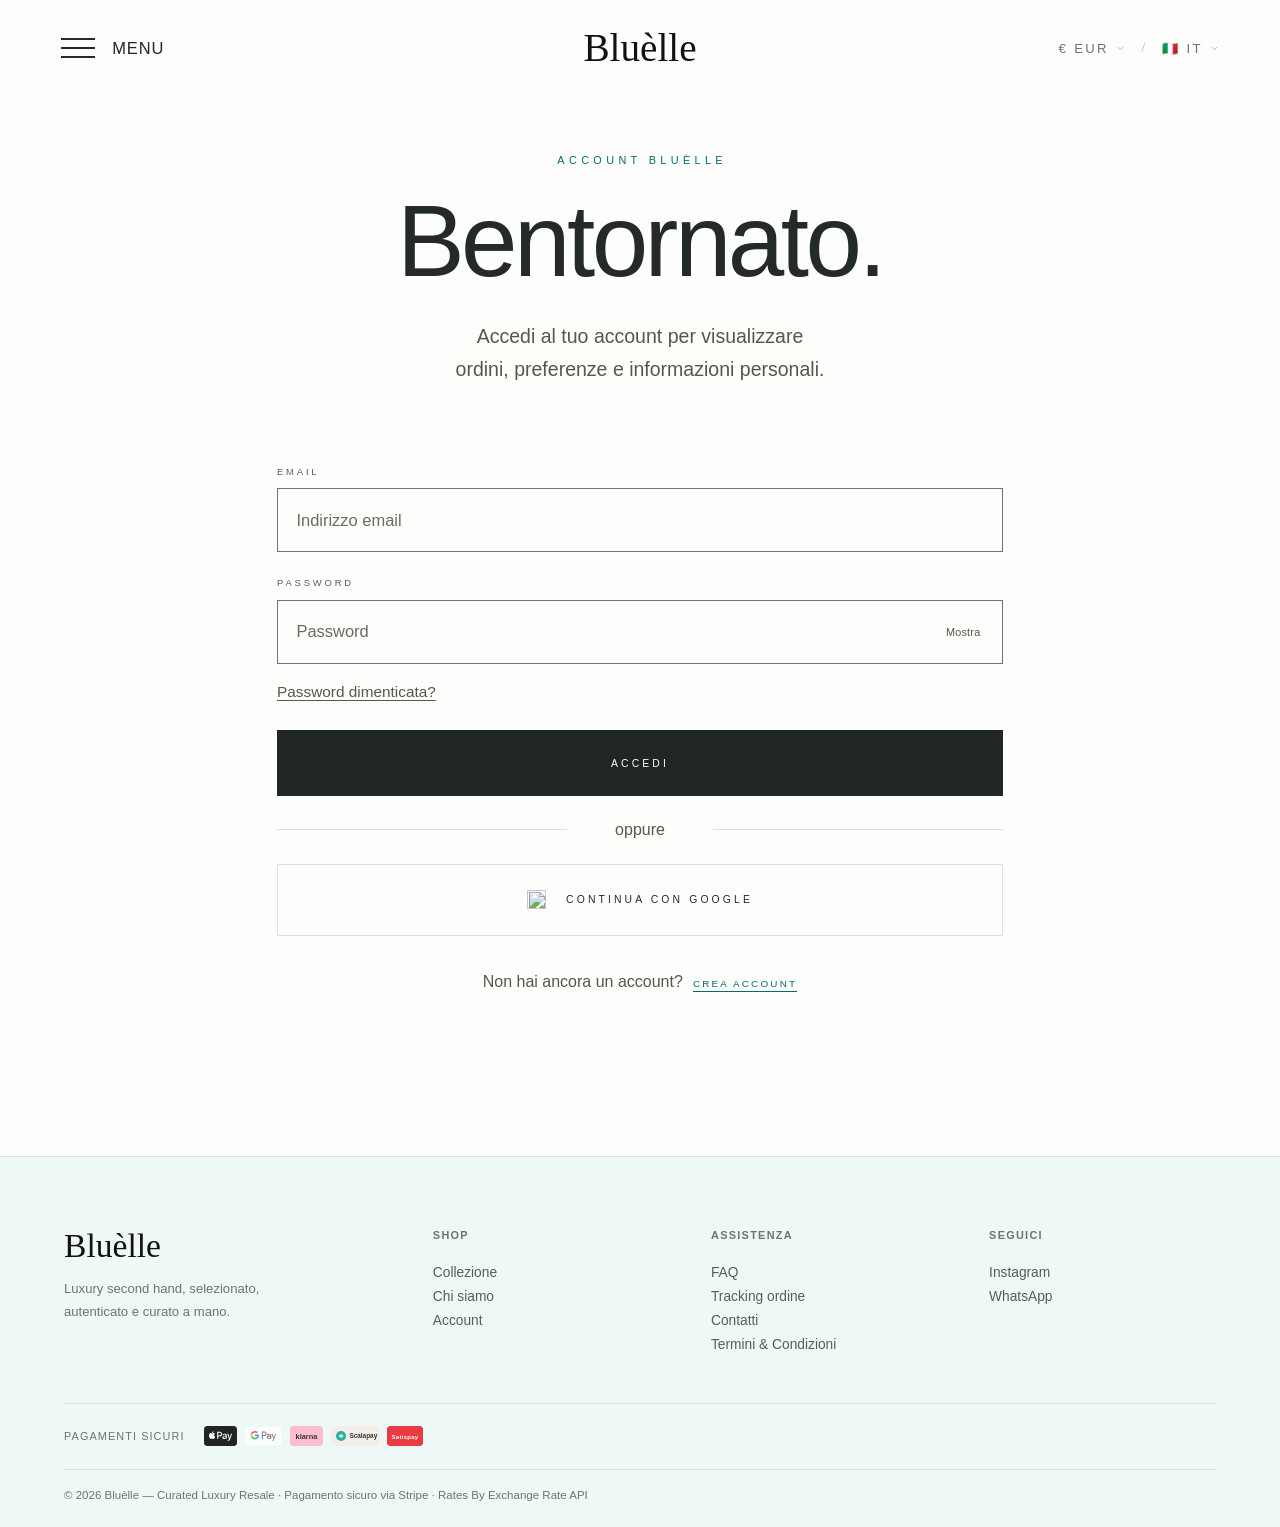
==== commit 278a0266: "feat: apply shared white and Tiffany palette across storefront" ====
--- a/account.html
+++ b/account.html
@@ -26,6 +26,7 @@
 <link href="https://fonts.googleapis.com/css2?family=Lora:ital,wght@0,400;0,700;1,400;1,700&family=Open+Sans:ital,wght@0,300;0,400;0,500;1,300&family=Pinyon+Script&display=swap" rel="stylesheet">
 <link rel="stylesheet" href="https://cdn.jsdelivr.net/npm/lenis@1.3.25/dist/lenis.css" integrity="sha384-gvLq/iOMNnPchdosgVym5huSVkKipHCQaqSw2Eg0V52Mzmlf169ZOsXcNc2cNu8x" crossorigin="anonymous">
 <link rel="stylesheet" href="assets/styles.css?v=20260831h">
+<link rel="stylesheet" href="assets/theme-white-tiffany.css?v=20260911">
 </head>
 <body class="account-body">
 <div id="topbar">
--- a/assets/theme-white-tiffany.css
+++ b/assets/theme-white-tiffany.css
@@ -0,0 +1,21 @@
+/* Shared white / Tiffany palette. Dark photography and brand logos retain their colors. */
+:root{
+  --paper:#fdfdfb;--cream:#eef8f7;--sand:#e2efed;
+  --pine:#202525;--pine-2:#292f2e;
+  --ink:#242929;--slate:#555e5d;--stone:#697573;--mist:#a7b8b5;
+  --tiff:#176c67;--tiff-deep:#125b57;--tiff-soft:#81d8d0;
+  --line:rgba(36,65,62,.15);--line-soft:rgba(36,65,62,.12);
+  --line-d:rgba(253,253,251,.16);
+  --salt:var(--paper);--shell:var(--cream);--marine:var(--pine-2);
+  --brass:var(--tiff);--brass-soft:var(--tiff-soft);
+}
+nav.s{background:rgba(253,253,251,.96)}
+.pick-row:hover,.pick-row.on{background:#eef8f7}
+.pick-list::-webkit-scrollbar-track{background:#eef8f7}
+.pick-list::-webkit-scrollbar-thumb{background:#a7b8b5}
+.lj-pin,#logo-journey.media-journey .lj-pin{background:var(--paper)}
+.lj-button,.lj-video-card,.lj-video-btn,#logo-journey.media-journey .lj-payments{background:rgba(253,253,251,.96)}
+.catpill.on{border-bottom-color:#81d8d0!important}
+.filtoggle.open,.fpill.on{color:#176c67;background:#edf9f7}
+.fpill.on{border-color:#81d8d0}
+::selection{background:#81d8d0;color:#242929}
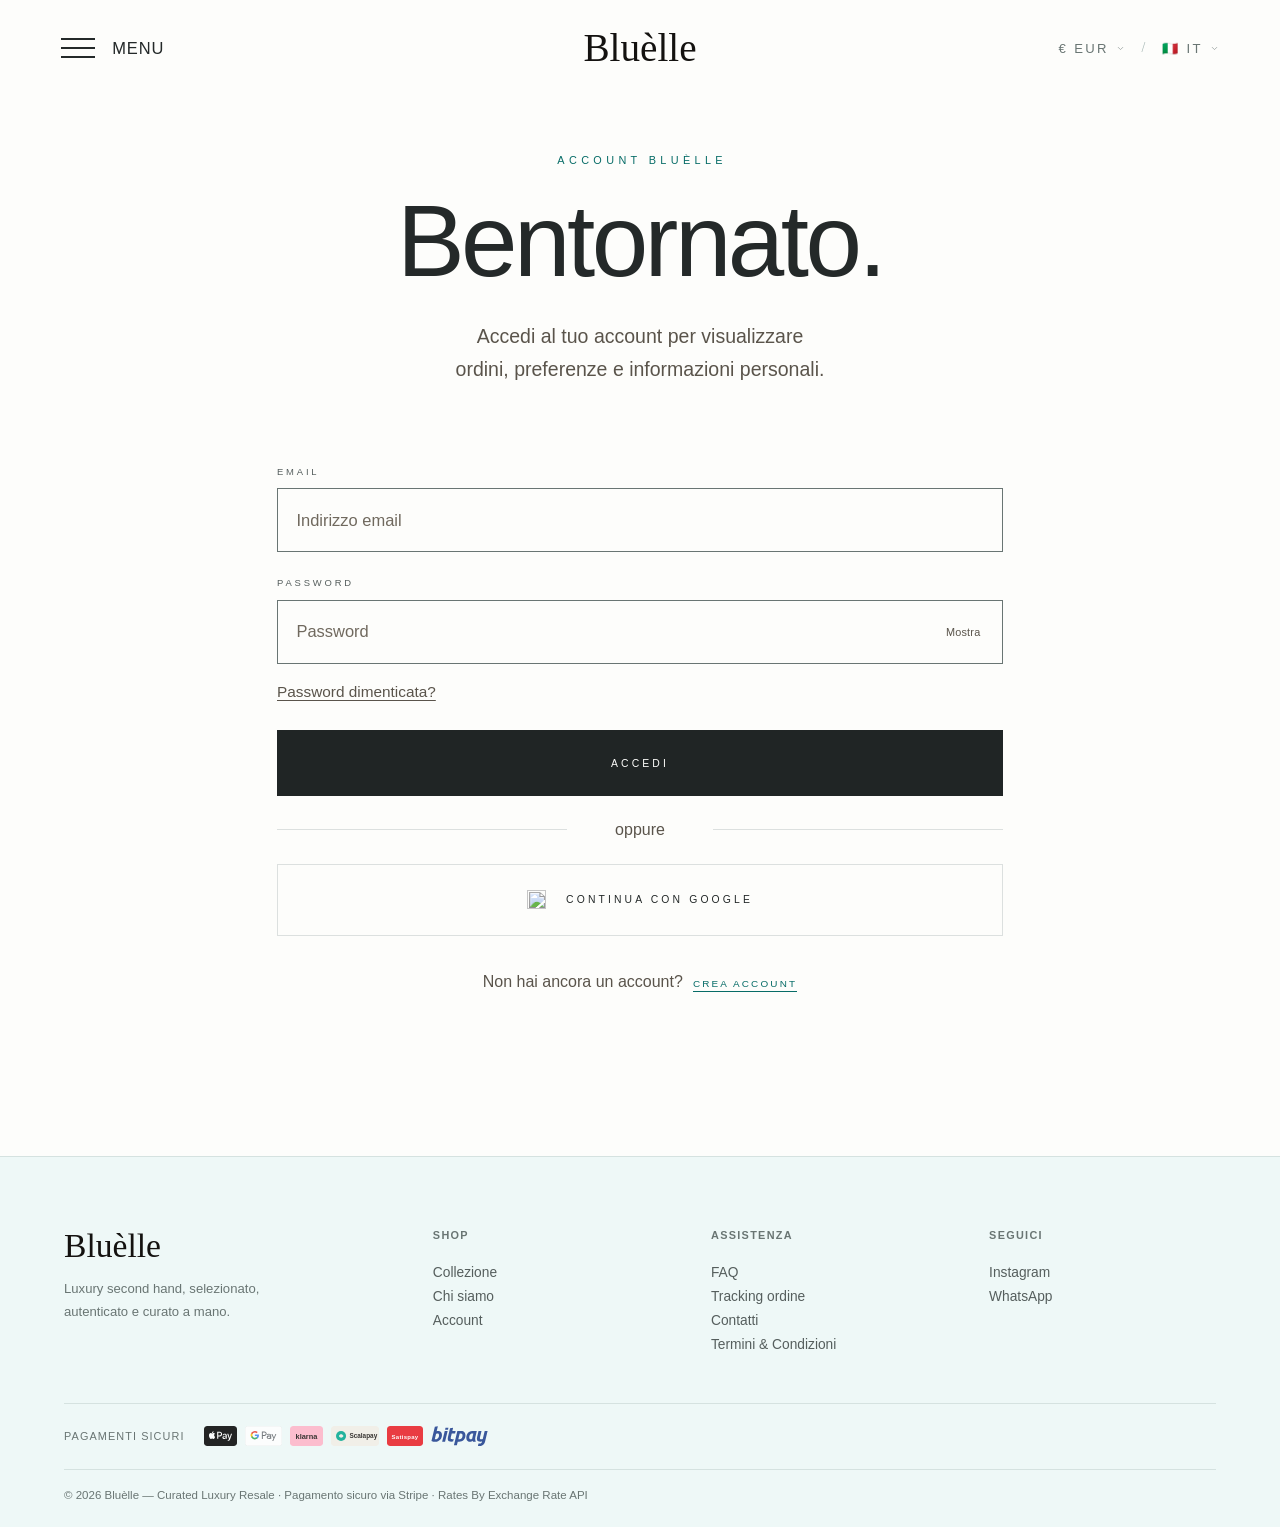
==== commit 10af774f: "fix: use BitPay logo instead of Bitcoin in all footers" ====
--- a/account.html
+++ b/account.html
@@ -255,7 +255,7 @@
       <img src="img/pay-klarna.svg" alt="Klarna" loading="lazy" onerror="this.style.display='none'">
       <img src="img/pay-scalapay.svg" alt="Scalapay" loading="lazy" onerror="this.style.display='none'">
       <img src="img/pay-satispay.svg" alt="Satispay" loading="lazy" onerror="this.style.display='none'">
-      <img src="https://cdn.jsdelivr.net/npm/cryptocurrency-icons@0.18.1/svg/color/btc.svg" alt="Bitcoin · BitPay" loading="lazy" onerror="this.style.display='none'">
+      <img src="assets/bitpay-logo.svg" alt="BitPay" loading="lazy">
     </div>
   </div>
   <div class="ft-bottom"><span data-i="footer_bottom">© 2026 Bluèlle — Curated Luxury Resale · Pagamento sicuro via Stripe</span> · <a class="fx-attribution" href="https://www.exchangerate-api.com" target="_blank" rel="noopener">Rates By Exchange Rate API</a></div>
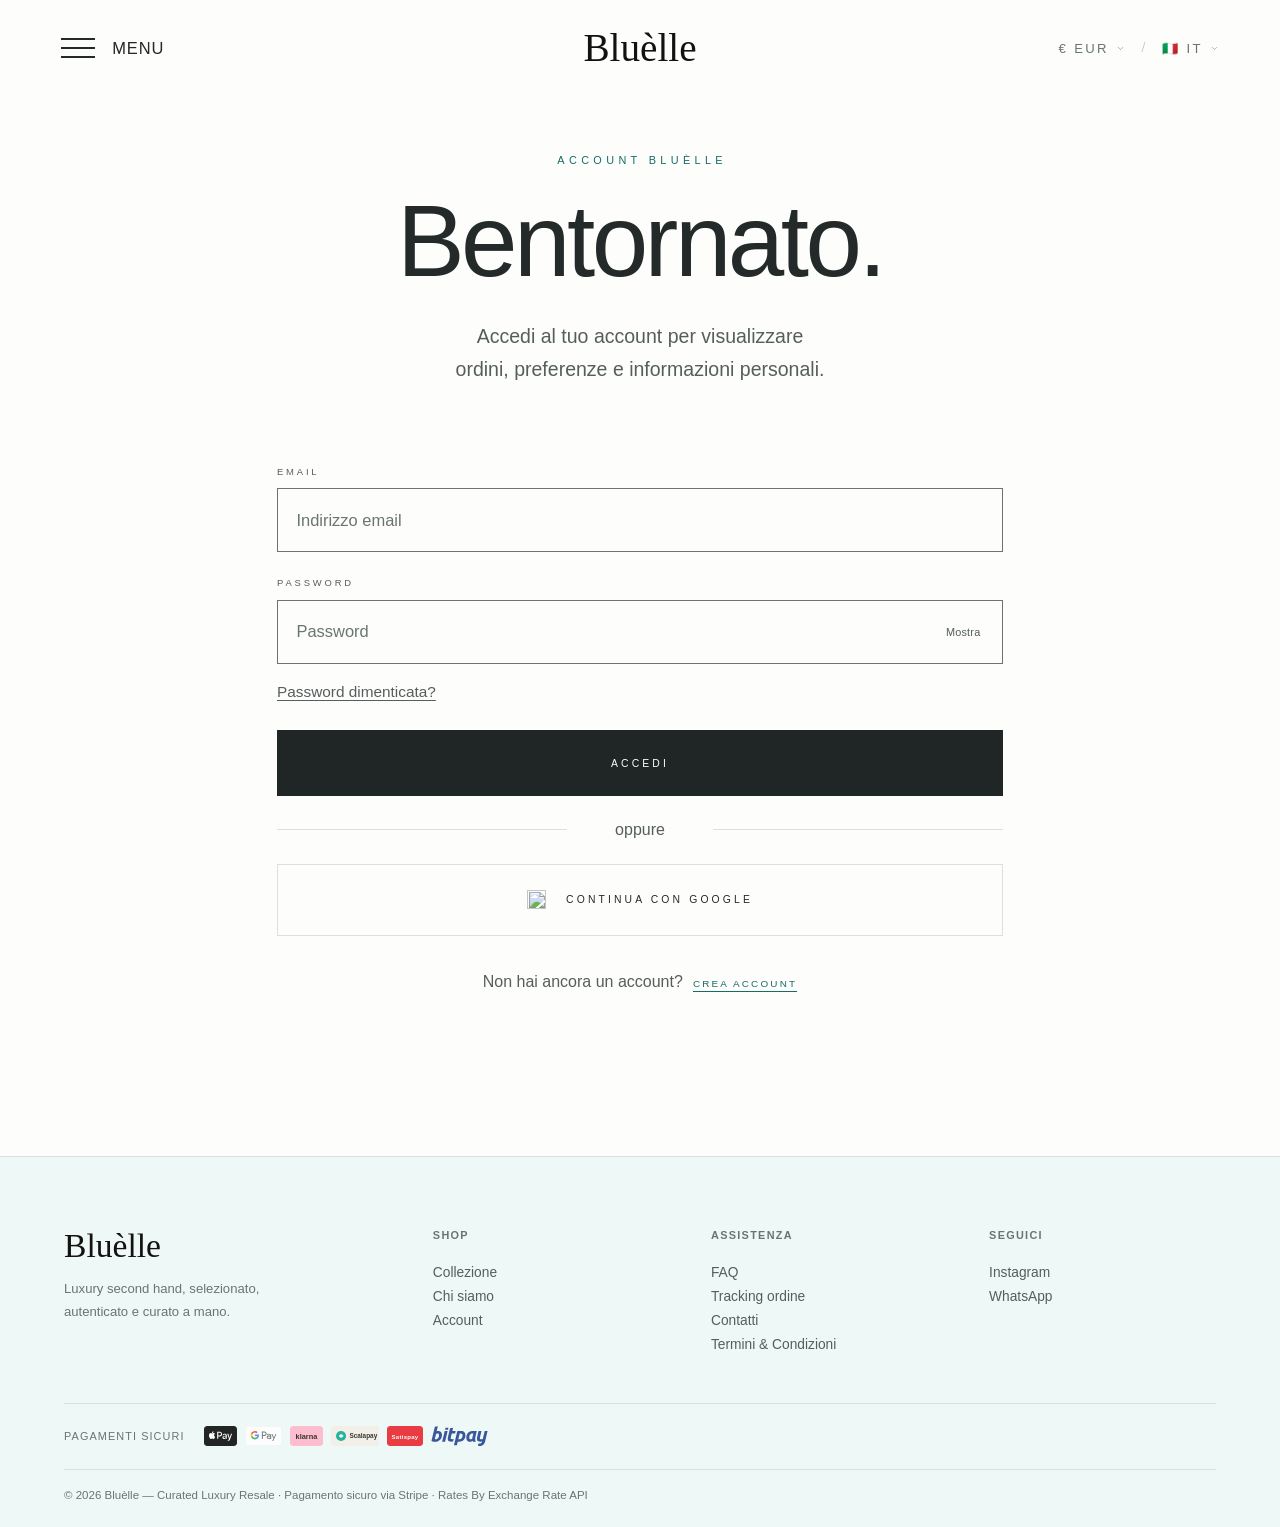
==== commit 0a245d85: "fix: remove remaining hardcoded beige and brown theme colors" ====
--- a/account.html
+++ b/account.html
@@ -26,7 +26,7 @@
 <link href="https://fonts.googleapis.com/css2?family=Lora:ital,wght@0,400;0,700;1,400;1,700&family=Open+Sans:ital,wght@0,300;0,400;0,500;1,300&family=Pinyon+Script&display=swap" rel="stylesheet">
 <link rel="stylesheet" href="https://cdn.jsdelivr.net/npm/lenis@1.3.25/dist/lenis.css" integrity="sha384-gvLq/iOMNnPchdosgVym5huSVkKipHCQaqSw2Eg0V52Mzmlf169ZOsXcNc2cNu8x" crossorigin="anonymous">
 <link rel="stylesheet" href="assets/styles.css?v=20260831h">
-<link rel="stylesheet" href="assets/theme-white-tiffany.css?v=20260911">
+<link rel="stylesheet" href="assets/theme-white-tiffany.css?v=20260911b">
 </head>
 <body class="account-body">
 <div id="topbar">
--- a/assets/theme-white-tiffany.css
+++ b/assets/theme-white-tiffany.css
@@ -19,3 +19,21 @@
 .filtoggle.open,.fpill.on{color:#176c67;background:#edf9f7}
 .fpill.on{border-color:#81d8d0}
 ::selection{background:#81d8d0;color:#242929}
+/* Legacy components used fixed beige/brown values instead of shared tokens. */
+.hpay{--hpay-ink:var(--ink);--hpay-accent:var(--tiff);--hpay-line:var(--line);background:var(--paper)}
+.faqx-contact,.ipanel,.vc-gallery,.vc-panel,.st-thumb,.st-stage,.pi{background:var(--paper)}
+.account-body{--acct-muted:var(--slate);--acct-placeholder:var(--stone);--acct-accent:var(--tiff)}
+.rx-cta,.rx-scene a,.mprice,.pick-name,.pick-empty{color:var(--slate)}
+.pick-search,.pick-search input::placeholder{color:var(--stone)}
+.pick-search input,.pick-code,.pick-row.on .pick-name{color:var(--ink)}
+.iinfo{color:var(--slate);border-color:var(--mist)}
+.hmarq,.lj-payments,.gal-arr{background:rgba(253,253,251,.9)}
+.gal-arr{border-color:var(--line)}
+.gal-dot{background:rgba(253,253,251,.5)}
+.product-film-copy span,.product-film-copy small{color:var(--tiff-soft)}
+.product-film-copy h1,.product-masthead a{color:var(--paper)}
+.product-condition-panel h2::after,.product-characteristics__header h2::after{background:var(--tiff-soft)}
+.condition-step:not(:last-child)::after{background:var(--mist)}
+.condition-step.past:not(:last-child)::after,.condition-step.past .condition-dot{background:var(--tiff-soft)}
+.condition-dot{border-color:var(--mist);background:var(--paper)}
+.condition-step.on .condition-dot{background:var(--tiff);border-color:var(--tiff)}
